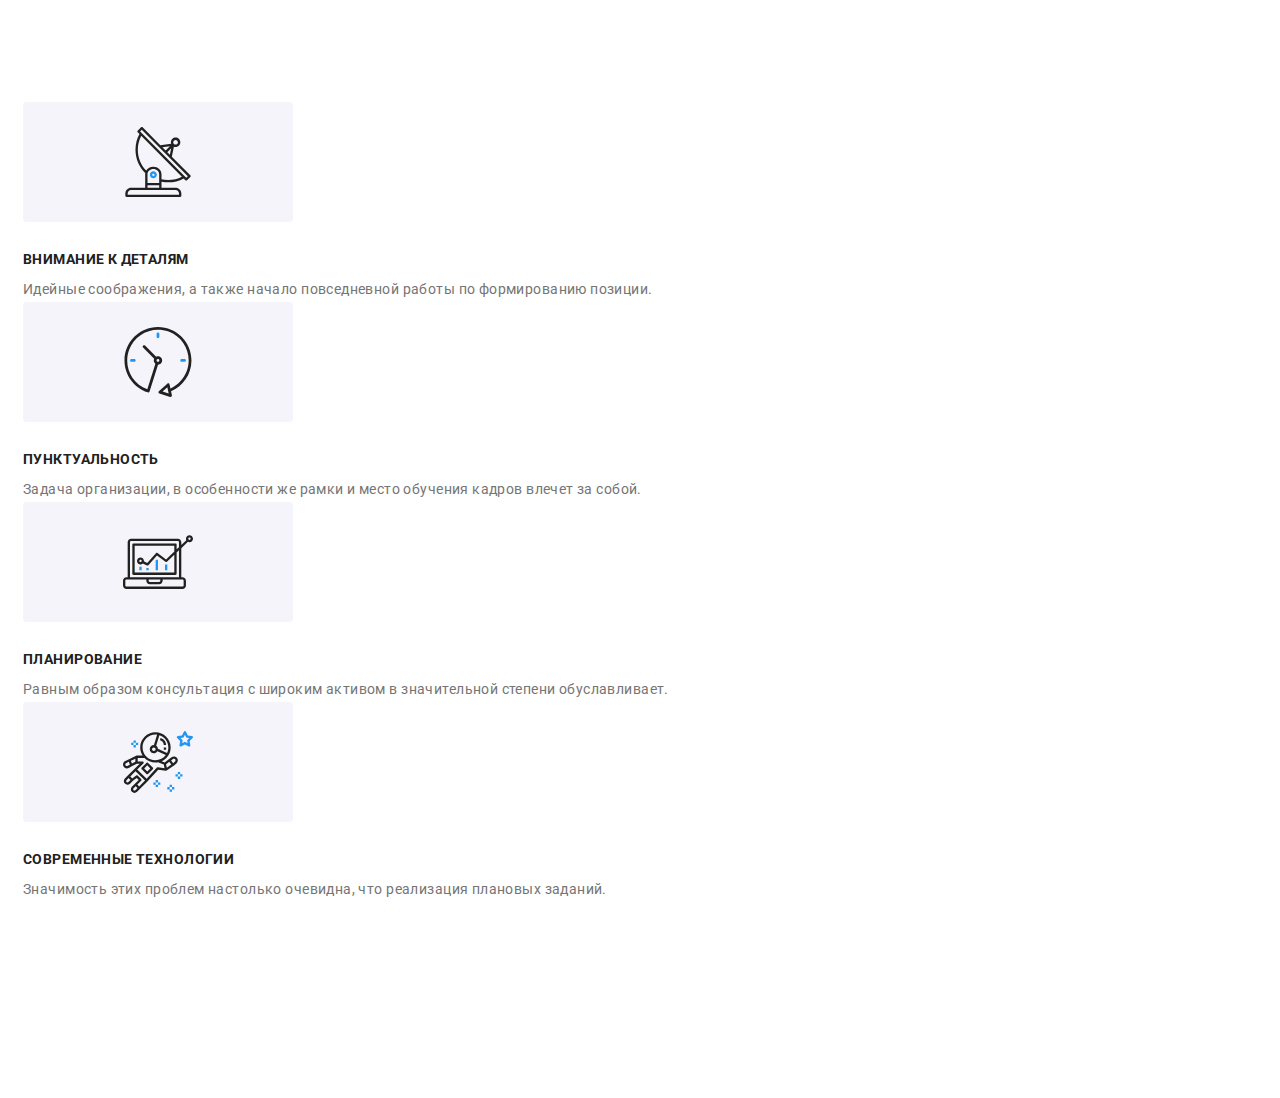
==== index.html @ 9ce129af "start" ====
<!DOCTYPE html>
<html lang="ru">
<head>
    <meta charset="UTF-8">
    <meta http-equiv="X-UA-Compatible" content="IE=edge">
    <meta name="viewport" content="width=device-width, initial-scale=1.0">
    <title>Document</title>
    <link rel="preconnect" href="https://fonts.googleapis.com">
    <link rel="preconnect" href="https://fonts.gstatic.com" crossorigin>
    <link href="https://fonts.googleapis.com/css2?family=Raleway:wght@700&family=Roboto:wght@400;500;700;900&display=swap"
        rel="stylesheet">
        <link rel="stylesheet" href="https://cdnjs.cloudflare.com/ajax/libs/modern-normalize/1.1.0/modern-normalize.min.css"
            integrity="sha512-wpPYUAdjBVSE4KJnH1VR1HeZfpl1ub8YT/NKx4PuQ5NmX2tKuGu6U/JRp5y+Y8XG2tV+wKQpNHVUX03MfMFn9Q=="
            crossorigin="anonymous" referrerpolicy="no-referrer" />
   
    <link rel="stylesheet" href="./css/main.css">
</head>

<body>
    <!-- <header class="header">
        <div class="container">
            <div class="main">
                <nav class="nav">
                    <a href="" lang="en" class="logo">Web<span class="header-logo-accent">Studio</span></a>
                    <ul class="nav-list">
                        <li class="nav-list__item"><a href="" class="nav-list__link current">Студия</a></li>
                        <li class="nav-list__item"><a href="./portfolio.html" class="nav-list__link">Портфолио</a></li>
                        <li class="nav-list__item"><a href="" class="nav-list__link">Контакты</a></li>
                    </ul>
                </nav>
                <ul class="header-adress">
                    <li class="header-adress__item"><a href="mailto:info@devstudio.com" class="header-adress__link--email">
                        <svg class="header-adress__icon--email">
                        <use href="./images/icons.svg#icon-envelope-1"></use>
                    </svg>info@devstudio.com</a></li>
                    <li class="header-adress__item"><a href="tel:+380961111111" class="header-adress__link--tel">
                      <svg class="header-adress__icon--tel">
                        <use href="./images/icons.svg#icon-Vector"></use>
                    </svg>+38 096 111 11 11</a></li>
                </ul>
            </div>
            </div>
    </header> -->

    <main>
        <!-- <section class="hero">
            <div class="container">
            <h1 class="hero__title">Эффективные решения <br />для вашего бизнеса</h1>
            <button type="button" class="hero__btn" data-modal-open>Заказать услугу</button>
            -->
            <!--MODAL-->
            <!-- <div class="backdrop is-hidden" data-modal>
                <div class="modal">
                <button class="modal-btn" type="button" data-modal-close>
                    <svg class="modal-btn-icon" width="11" height="11">
                        <use href="./images/icons.svg#icon-Vector-2"></use>
                    </svg>
                  </button>

                <form>
                  <p class="modal-title">Оставьте свои данные, мы вам перезвоним</p>
                  <div class="form-field">
                      <label for="name" class="modal-label">Имя</label>
                      <div class="modal-input-wrap">
                    <input type="text" name="name" id="name" class="modal-input">
                    <svg class="modal-icon">
                        <use href="./images/icons.svg#icon-person-black"></use>
                    </svg>
                </div>
                </div>
                
                <div class="form-field">
                    <label for="tel" class="modal-label">Телефон</label>
                    <div class="modal-input-wrap">
                  <input type="text" name="tel" id="tel" class="modal-input">
                  <svg class="modal-icon">
                    <use href="./images/icons.svg#icon-phone-black"></use>
                </svg>
            </div>
                </div>

                  <div class="form-field">
                      <label for="email" class="modal-label">Почта</label>
                      <div class="modal-input-wrap">
                    <input type="email" name="email" id="email" class="modal-input">
                    <svg class="modal-icon">
                        <use href="./images/icons.svg#icon-email-black"></use>
                    </svg>
                </div>
            </div>
                  
                  <div class="form-field">
                    <label for="comment" class="modal-label">Комментарий</label>
                    <textarea name="comment" id="comment" rows="10" placeholder="Введите текст" class="modal-input-comment"></textarea>
                  </div>

                  <div class="form-checkbox">
                    <input type="checkbox" name="policy" id="policy" class="modal-policy visually-hidden">
                    <label for="policy" class="modal-label-policy">
                        <span>
                            <svg class="modal-check-icon">
                                <use href="./images/icons.svg#icon-Vector-1"></use>
                            </svg> 
                        </span>
                        Соглашаюсь с рассылкой и принимаю <a href="google.com" class="modal-check-link">Условия договора</a></label>
                  </div>
                  <button type="submit" class="modal-button">Отправить</button>
                </form> 
            </div>
            </div>
            </div>
        </section>
         -->
        <section class="section reasons">
            <div class="container">
        <h2 class="visually-hidden">Наши приемущества</h2>
        <ul class="reasons-list">
            <li class="reasons-list__item">
                <a href="" class="reasons-list__icon--link">
                    <svg class="reasons-list__icon" width="70" height="70">
                        <use href="./images/icons.svg#icon-antenna"></use>
                    </svg>
                </a>
                <h3 class="reasons-list__pre--titile">Внимание к деталям</h3>
            <p class="reasons-list__text">Идейные соображения, а также начало повседневной работы по формированию позиции.</p>
        </li>
            <li class="reasons-list__item">
                <a href="" class="reasons-list__icon--link">
                    <svg class="reasons-list__icon" width="70" height="70">
                        <use href="./images/icons.svg#icon-clock"></use>
                    </svg>
                </a>
                <h3 class="reasons-list__pre--titile">Пунктуальность</h3>
            <p class="reasons-list__text">Задача организации, в особенности же рамки и место обучения кадров влечет за собой.</p>
        </li>
            <li class="reasons-list__item">
                <a href="" class="reasons-list__icon--link">
                    <svg class="reasons-list__icon" width="70" height="70">
                        <use href="./images/icons.svg#icon-diagram"></use>
                    </svg>
                </a>
                <h3 class="reasons-list__pre--titile">Планирование</h3>
            <p class="reasons-list__text">Равным образом консультация с широким активом в значительной степени обуславливает.</p>
        </li>
            <li class="reasons-list__item">
                <a href="" class="reasons-list__icon--link">
                    <svg class="reasons-list__icon" width="70" height="70">
                        <use href="./images/icons.svg#icon-astronaut"></use>
                    </svg>
                </a>
                <h3 class="reasons-list__pre--titile">Современные технологии</h3>
            <p class="reasons-list__text">Значимость этих проблем настолько очевидна, что реализация плановых заданий.</p>
        </li>
        </ul>
        </div>
            <!-- <div class="container">
            <h2 class="title">Чем мы занимаемся</h2>

        <ul class="work-list">
            <li class="work-list__img">
                <img class="work-list__link" src="./images/img_1.jpg" alt="пишем код" width="370" height="294">
                <div class="work-list__actions"><p class="">Десктопные приложения</p></div>
            </li>
            <li class="work-list__img"><img class="work-list__link" src="./images/img_2.jpg" alt="мобильное приложение" width="370" height="294">
            <div class="work-list__actions">
                <p class="">Мобильные приложения</p>
            </div>
        </li>
            <li class="work-list__img"><img class="work-list__link" src="./images/img_3.jpg" alt="цветовое оформление" width="370" height="294">
            <div class="work-list__actions">
                <p class="">Дизайнерские решения</p>
            </div>
        </li>
        </ul>
        </div> -->
    </section>

    <!-- <section class="section about">
        <div class="container">
        <h2 class="title">Наша команда</h2>
        <ul class="about-list">
           <li class="about-list__item">
            <img class="about-list__link" src="./images/ihor.jpg" alt="Игорь Демьяненко" width="270" height="260">   
            <div class="about-list__name">
                <h3 class="about-list__pre--title">Игорь Демьяненко</h3>
            <p lang="en" class="about-list__text">Product Designer</p>
            <ul class="about-social-list">
                <li class="about-social-list__item">
                    <a href="" class="about-social-list__link">
                    <svg  class="about-social-list__icon" width="20" height="20">
                        <use href="./images/icons.svg#icon-instagram"></use>
                    </svg>
                    </a>
                    </li>
                    <li class="about-social-list__item">
                        <a href="" class="about-social-list__link">
                        <svg  class="about-social-list__icon" width="20" height="20">
                            <use href="./images/icons.svg#icon-twitter"></use>
                        </svg>
                        </a>
                        </li>
                        <li class="about-social-list__item">
                            <a href="" class="about-social-list__link">
                            <svg  class="about-social-list__icon" width="20" height="20">
                                <use href="./images/icons.svg#icon-facebook"></use>
                            </svg>
                            </a>
                            </li>
                            <li class="about-social-list__item">
                                <a href="" class="about-social-list__link">
                                <svg  class="about-social-list__icon" width="20" height="20">
                                    <use href="./images/icons.svg#icon-linkedin"></use>
                                </svg>
                                </a>
                                </li>
                </ul>
            </div>
               </li>
               <li class="about-list__item">
                <img class="about-list__link" src="./images/olha.jpg" alt="Ольга Репина" width="270" height="260">   
                <div class="about-list__name">
                    <h3 class="about-list__pre--title">Ольга Репина</h3>
                    <p lang="en" class="about-list__text">Frontend Developer</p>
                    <ul class="about-social-list">
                        <li class="about-social-list__item">
                            <a href="" class="about-social-list__link">
                            <svg  class="about-social-list__icon" width="20" height="20">
                                <use href="./images/icons.svg#icon-instagram"></use>
                            </svg>
                            </a>
                            </li>
                            <li class="about-social-list__item">
                                <a href="" class="about-social-list__link">
                                <svg  class="about-social-list__icon" width="20" height="20">
                                    <use href="./images/icons.svg#icon-twitter"></use>
                                </svg>
                                </a>
                                </li>
                                <li class="about-social-list__item">
                                    <a href="" class="about-social-list__link">
                                    <svg  class="about-social-list__icon" width="20" height="20">
                                        <use href="./images/icons.svg#icon-facebook"></use>
                                    </svg>
                                    </a>
                                    </li>
                                    <li class="about-social-list__item">
                                        <a href="" class="about-social-list__link">
                                        <svg  class="about-social-list__icon" width="20" height="20">
                                            <use href="./images/icons.svg#icon-linkedin"></use>
                                        </svg>
                                        </a>
                                        </li>
                        </ul>
                </div>
               </li>
               <li class="about-list__item">
                <img class="about-list__link" src="./images/nikola.jpg" alt="Николай Тарасов" width="270" height="260">   
                <div class="about-list__name">
                    <h3 class="about-list__pre--title">Николай Тарасов</h3>
                    <p lang="en" class="about-list__text">Marketing</p>
                    <ul class="about-social-list">
                        <li class="about-social-list__item">
                            <a href="" class="about-social-list__link">
                            <svg  class="about-social-list__icon" width="20" height="20">
                                <use href="./images/icons.svg#icon-instagram"></use>
                            </svg>
                            </a>
                            </li>
                            <li class="about-social-list__item">
                                <a href="" class="about-social-list__link">
                                <svg  class="about-social-list__icon" width="20" height="20">
                                    <use href="./images/icons.svg#icon-twitter"></use>
                                </svg>
                                </a>
                                </li>
                                <li class="about-social-list__item">
                                    <a href="" class="about-social-list__link">
                                    <svg  class="about-social-list__icon" width="20" height="20">
                                        <use href="./images/icons.svg#icon-facebook"></use>
                                    </svg>
                                    </a>
                                    </li>
                                    <li class="about-social-list__item">
                                        <a href="" class="about-social-list__link">
                                        <svg  class="about-social-list__icon" width="20" height="20">
                                            <use href="./images/icons.svg#icon-linkedin"></use>
                                        </svg>
                                        </a>
                                        </li>
                        </ul>
                </div>
               </li>
               <li class="about-list__item">
                <img class="about-list__link" src="./images/mihail.jpg" alt="Михаил Ермаков" width="270" height="260">   
                <div class="about-list__name">
                    <h3 class="about-list__pre--title">Михаил Ермаков</h3>
                    <p lang="en" class="about-list__text">UI Designer</p>
                    <ul class="about-social-list">
                        <li class="about-social-list__item">
                            <a href="" class="about-social-list__link">
                            <svg  class="about-social-list__icon" width="20" height="20">
                                <use href="./images/icons.svg#icon-instagram"></use>
                            </svg>
                            </a>
                            </li>
                            <li class="about-social-list__item">
                                <a href="" class="about-social-list__link">
                                <svg  class="about-social-list__icon" width="20" height="20">
                                    <use href="./images/icons.svg#icon-twitter"></use>
                                </svg>
                                </a>
                                </li>
                                <li class="about-social-list__item">
                                    <a href="" class="about-social-list__link">
                                    <svg  class="about-social-list__icon" width="20" height="20">
                                        <use href="./images/icons.svg#icon-facebook"></use>
                                    </svg>
                                    </a>
                                    </li>
                                    <li class="about-social-list__item">
                                        <a href="" class="about-social-list__link">
                                        <svg  class="about-social-list__icon" width="20" height="20">
                                            <use href="./images/icons.svg#icon-linkedin"></use>
                                        </svg>
                                        </a>
                                        </li>
                        </ul>
                </div>
               </li>
            </ul>
            </div>
        </section> -->

        <!-- <section class="section partners">
            <div class="container">
            <h2 class="title">Постоянные клиенты</h2>
            <ul class="partners-list">
                <li class="partners-list__item">
                    <a href="" class="partners-list__link">
                        <svg class="partners-list__icon" width="106" height="60">
                            <use href="./images/icons.svg#icon-Logo"></use>
                        </svg>
                    </a>
                </li>
                <li class="partners-list__item">
                    <a href="" class="partners-list__link">
                        <svg class="partners-list__icon" width="106" height="60">
                            <use href="./images/icons.svg#icon-Logo-1"></use>
                        </svg>
                    </a>
                </li>
                <li class="partners-list__item">
                    <a href="" class="partners-list__link">
                        <svg class="partners-list__icon" width="106" height="60">
                            <use href="./images/icons.svg#icon-Logo-2"></use>
                        </svg>
                    </a>
                </li>
                <li class="partners-list__item">
                    <a href="" class="partners-list__link">
                        <svg class="partners-list__icon" width="106" height="60">
                            <use href="./images/icons.svg#icon-Logo-3"></use>
                        </svg>
                    </a>
                </li>
                <li class="partners-list__item">
                    <a href="" class="partners-list__link">
                        <svg class="partners-list__icon" width="106" height="60">
                            <use href="./images/icons.svg#icon-Logo-4"></use>
                        </svg>
                    </a>
                </li>
                <li class="partners-list__item">
                    <a href="" class="partners-list__link">
                        <svg class="partners-list__icon" width="106" height="60">
                            <use href="./images/icons.svg#icon-Logo-5"></use>
                        </svg>
                    </a>
                </li>
            </ul>
            </div>
        </section> -->

    </main>
    


    <!-- <footer>
        <div class="container footer-container">
            <div class="footer-contakt">
         <a href="" lang="en" class="logo">Web<span class="footer-logo-accent">Studio</span></a>
        <address>
            <ul class="footer-list">
                <li class="footer-list__item"><a href="https://goo.gl/maps/ytzTi8YxMLyK7yX88" 
                    target="_blank" 
                    rel="noopener noreferrer nofollow" class="footer-list__adress">г. Киев, пр-т Леси Украинки, 26</a></li>
                <li class="footer-list__item"><a href="mailto:info@example.com" class="footer-list__email">info@example.com</a></li>
                <li class="footer-list__item"><a href="tel:+380991111111" class="footer-list__tel">+38 099 111 11 11</a></li>
            </ul>
        </address>
        </div>

        <div class="footer-social">
            <h2 class="footer-title">присоединяйтесь</h2>
            <ul class="footer-social-list">
                <li class="footer-social-list__item"><a href="" class="footer-social-list__link">
                    <svg class="footer-social-list__icon" width="20" height="20">
                        <use href="./images/icons.svg#icon-instagram"></use>
                    </svg>
                </a>
            </li>
            <li class="footer-social-list__item"><a href="" class="footer-social-list__link">
                <svg class="footer-social-list__icon" width="20" height="20">
                        <use href="./images/icons.svg#icon-twitter"></use>
                    </svg>
                </a>
            </li>
            <li class="footer-social-list__item"><a href="" class="footer-social-list__link">
                <svg class="footer-social-list__icon" width="20" height="20">
                        <use href="./images/icons.svg#icon-facebook"></use>
                    </svg>
                </a>
            </li>
            <li class="footer-social-list__item"><a href="" class="footer-social-list__link">
                <svg class="footer-social-list__icon" width="20" height="20">
                        <use href="./images/icons.svg#icon-linkedin"></use>
                    </svg>
                </a>
            </li>
            </ul>
        </div>
        <form class="footer-sent">
            <h2 class="footer-title">Подпишитесь на рассылку</h2>
            <div class="footer-sent-form">
                <input type="email" name="email" placeholder="E-mail" class="footer-sent__input"/>
                <button type="submit" class="footer-sent__btn">Подписаться
                <svg class="footer-sent__icon">
                    <use href="./images/icons.svg#icon-icon-send"></use>
                </svg> 
            </button>
            </div>
        </form>
        </div>
    </footer> -->

    

<script src="./js/modal.js"></script>

</body>
</html>
---- css/main.css ----
@charset "UTF-8";
.container {
  width: 100%;
  padding-left: 15px;
  padding-right: 15px;
  margin-left: auto;
  margin-right: auto;
}

.section {
  padding-top: 94px;
  padding-bottom: 94px;
}

:root {
  --header-text-color: #212121;
  --btn-color: #ffffff;
  --accent-color: #2196f3;
  --title-color: #212121;
  --text-color: #757575;
}

.visually-hidden {
  position: absolute;
  white-space: nowrap;
  width: 1px;
  height: 1px;
  overflow: hidden;
  border: 0;
  padding: 0;
  clip: rect(0 0 0 0);
  clip-path: inset(50%);
  margin: -1px;
}

.header-logo,
.header-link,
.header-link-email,
.header-link-tel,
.footer-logo,
.footer-link-adress,
.footer-link-email,
.footer-link-tel {
  text-decoration: none;
}

p,
h1,
h2,
h3,
h4 {
  margin: 0;
}

ul {
  list-style: none;
  margin: 0;
  padding: 0;
}

img {
  display: block;
  max-width: 100%;
  height: auto;
}

a {
  text-decoration: none;
}

body {
  font-family: "Roboto", sans-serif;
}

button {
  cursor: pointer;
}

.topic {
  margin-top: 94px;
  margin-bottom: 50px;
  color: var(--title-color);
}

.visually-hidden {
  position: absolute;
  white-space: nowrap;
  width: 1px;
  height: 1px;
  overflow: hidden;
  border: 0;
  padding: 0;
  clip: rect(0 0 0 0);
  clip-path: inset(50%);
  margin: -1px;
}

.title {
  font-weight: 700;
  font-size: 36px;
  line-height: 1.16;
  letter-spacing: 0.03em;
  text-align: center;
  margin-bottom: 50px;
  color: var(--title-color);
}

.backdrop {
  position: fixed;
  top: 0;
  left: 0;
  width: 100%;
  height: 100%;
  background-color: rgba(0, 0, 0, 0.2);
  opacity: 1;
  transition: opacity 250ms cubic-bezier(0.4, 0, 0.2, 1);
}

.backdrop.is-hidden {
  opacity: 0;
  pointer-events: none;
  visibility: hidden;
}

.modal {
  width: 528px;
  height: 581px;
  background-color: var(--btn-color);
  position: absolute;
  top: 50%;
  left: 50%;
  transform: translate(-50%, -50%);
  padding: 40px;
}

.modal-btn {
  position: absolute;
  top: 8px;
  right: 8px;
  width: 30px;
  height: 30px;
  border-radius: 50%;
  cursor: pointer;
  background: transparent;
  border: 1px solid rgba(0, 0, 0, 0.1);
}

.modal-btn-icon:hover {
  fill: var(--accent-color);
}

.modal-title {
  font-weight: 700;
  font-size: 20px;
  line-height: 1.15;
  letter-spacing: 0.03em;
  text-align: center;
  color: var(--header-text-color);
  margin-bottom: 12px;
}

.form-field + .form-field {
  margin-top: 10px;
}

.modal-input {
  width: 100%;
  height: 40px;
  border: 1px solid rgba(33, 33, 33, 0.2);
  border-radius: 4px;
  padding-left: 42px;
  outline: none;
}

.modal-input:hover, .modal-input:focus {
  border-color: var(--accent-color);
}

.modal-input-wrap {
  position: relative;
}

.modal-icon {
  position: absolute;
  width: 18px;
  height: 18px;
  left: 13px;
  top: 50%;
  transform: translateY(-50%);
}

.modal-input:hover + .modal-icon {
  fill: var(--accent-color);
}

.modal-input:focus + .modal-icon {
  fill: var(--accent-color);
}

.modal-input-comment {
  display: block;
  resize: none;
  width: 100%;
  height: 120px;
  border: 1px solid rgba(33, 33, 33, 0.2);
  border-radius: 4px;
  padding: 12px 16px;
  outline: none;
}

.modal-input-comment:hover, .modal-input-comment:focus {
  border-color: var(--accent-color);
}

.modal-label {
  font-style: 400;
  font-weight: 400;
  font-size: 12px;
  line-height: 1.16;
  letter-spacing: 0.01em;
  color: var(--text-color);
  margin-bottom: 4px;
  display: flex;
}

.modal-button {
  width: 200px;
  height: 50px;
  font-style: 400;
  font-weight: 700;
  font-size: 16px;
  line-height: calc(30 / 16);
  display: block;
  letter-spacing: 0.06em;
  color: var(--btn-color);
  background-color: var(--accent-color);
  text-align: center;
  margin-right: auto;
  margin-left: auto;
  border: 1px solid var(--accent-color);
  border-radius: 4px;
  cursor: pointer;
  margin-top: 30px;
}

.form-checkbox {
  margin-top: 20px;
}

.modal-label-policy {
  font-weight: 400;
  font-size: 14px;
  line-height: 1.7;
  letter-spacing: 0.03em;
  color: var(--text-color);
  display: flex;
  align-items: center;
  /*margin-bottom: 30px;*/
  justify-content: center;
  /*margin-top: 20px;*/
}

.modal-check-icon {
  width: 16px;
  height: 15px;
  fill: transparent;
  align-items: center;
  justify-content: center;
}

.modal-check-link {
  color: var(--accent-color);
  margin-left: 5px;
}

.modal-label-policy span {
  width: 16px;
  height: 15px;
  border: 2px solid var(--header-text-color);
  border-radius: 2px;
  margin-right: 7px;
}

.modal-policy:checked + .modal-label-policy span {
  background-color: var(--accent-color);
  border: none;
}

.modal-policy:checked + .modal-label-policy svg {
  fill: var(--btn-color);
}

.logo {
  font-family: "Raleway", sans-serif;
  font-weight: 700;
  font-size: 26px;
  line-height: 1.19;
  letter-spacing: 0.03em;
  color: var(--accent-color);
}

.header-logo-accent {
  color: var(--header-text-color);
}

.header-logo-accent:hover, .header-logo-accent:focus {
  color: var(--accent-color);
}

.footer-logo-accent {
  color: white;
}

.footer-logo-accent:hover, .footer-logo-accent:focus {
  color: var(--accent-color);
}

.header {
  border-bottom: 1px solid #ececec;
}

.nav-list {
  display: flex;
  margin-left: 93px;
}

.nav {
  display: flex;
  align-items: center;
}

.main {
  display: flex;
}

.nav-list__link {
  display: block;
  padding-top: 32px;
  padding-bottom: 32px;
  font-weight: 500;
  font-size: 14px;
  line-height: 1.42;
  letter-spacing: 0.02em;
  color: var(--header-text-color);
  transition: color 250ms cubic-bezier(0.4, 0, 0.2, 1);
}

.nav-list__link:hover, .nav-list__link:focus {
  color: var(--accent-color);
}

.nav-list__item {
  position: relative;
}

.nav-list__item:not(:last-child) {
  margin-right: 50px;
}

.header-adress {
  margin-left: auto;
  display: flex;
}

.header-adress__link--email {
  display: flex;
  align-items: center;
  padding-top: 32px;
  padding-bottom: 32px;
  font-weight: 500;
  font-size: 14px;
  line-height: 1.14;
  letter-spacing: 0.02em;
  color: var(--text-color);
  transition: color 250ms cubic-bezier(0.4, 0, 0.2, 1);
}

.header-adress__link--email:hover, .header-adress__link--email:focus {
  color: var(--accent-color);
}

.header-adress__link--email {
  display: flex;
  padding-top: 32px;
  padding-bottom: 32px;
  margin-right: 30px;
}

.header-adress__icon--email {
  width: 16px;
  height: 12px;
  margin-right: 10px;
  fill: currentColor;
}

.header-adress__icon--tel {
  width: 10px;
  height: 16px;
  margin-right: 10px;
  fill: currentColor;
}

.header-adress__link--tel {
  display: flex;
  align-items: center;
  padding-top: 32px;
  padding-bottom: 32px;
  font-weight: 500;
  font-size: 14px;
  line-height: 1.14;
  letter-spacing: 0.02em;
  color: var(--text-color);
  transition: color 250ms cubic-bezier(0.4, 0, 0.2, 1);
}

.header-adress__link--tel:hover, .header-adress__link--tel:focus {
  color: var(--accent-color);
}

/*-----------подчеркивание----------*/
.current {
  color: var(--accent-color);
}

.current::after {
  display: inline-block;
  position: absolute;
  content: "";
  width: 100%;
  height: 4px;
  background-color: var(--accent-color);
  border-radius: 2px;
  left: 0;
  bottom: -1px;
}

.hero {
  text-align: center;
  padding-top: 200px;
  padding-bottom: 200px;
  max-width: 1600px;
  height: 600px;
  margin-left: auto;
  margin-right: auto;
  background-repeat: no-repeat;
  background-position: center;
  background-size: cover;
  background-color: #2f303a;
  background-image: linear-gradient(rgba(47, 48, 58, 0.4), rgba(47, 48, 58, 0.4)), url(../images/fone.jpg);
}

.hero__title {
  margin-bottom: 30px;
  font-weight: 900;
  font-size: 44px;
  line-height: 1.36;
  letter-spacing: 0.06em;
  text-transform: uppercase;
  text-align: center;
  color: var(--btn-color);
}

.hero__btn {
  border-radius: 4px;
  padding: 10px 32px;
  border: 1px solid transparent;
  font-family: inherit;
  font-weight: 700;
  font-size: 16px;
  line-height: 1.87;
  letter-spacing: 0.06em;
  color: var(--btn-color);
}

.hero__btn {
  background-color: var(--accent-color);
}

.reasons-list {
  justify-content: space-between;
  margin-bottom: 94px;
}

.reasons-list__item {
  width: 100%;
}

.reasons-list__icon--link {
  width: 270px;
  height: 120px;
  background-color: #f5f4fa;
  display: flex;
  border-radius: 4px;
  margin-bottom: 30px;
  align-items: center;
  justify-content: center;
}

.work-list__link {
  width: 370px;
}

.reasons-list__pre--titile {
  margin-bottom: 10px;
  font-weight: 700;
  font-size: 14px;
  line-height: 1.14;
  letter-spacing: 0.03em;
  text-transform: uppercase;
  color: var(--title-color);
}

.reasons-list__text {
  font-size: 14px;
  line-height: 1.71;
  letter-spacing: 0.03em;
  color: var(--text-color);
}

.work-list {
  display: flex;
  flex-wrap: wrap;
  justify-content: space-between;
}

.work-list__img {
  width: 370px;
  height: 294px;
  position: relative;
}

/*----текст на картинку----*/
.work-list__actions {
  position: absolute;
  display: flex;
  text-align: center;
  width: 370px;
  height: 70px;
  background-color: rgba(47, 48, 58, 0.8);
  bottom: 0;
  justify-content: center;
  align-items: center;
  font-weight: 700;
  font-size: 14px;
  line-height: 1.14;
  letter-spacing: 0.03em;
  text-transform: uppercase;
  color: var(--btn-color);
}

.about {
  background-color: #f5f4fa;
}

.about-list {
  display: flex;
  flex-wrap: wrap;
}

.about-list__name {
  padding-top: 30px;
  padding-bottom: 30px;
}

.about-list__item {
  width: 270px;
  border-radius: 4px;
  background: #ffffff;
  /* material shadow v1 */
  box-shadow: 0px 1px 3px rgba(0, 0, 0, 0.12), 0px 1px 1px rgba(0, 0, 0, 0.14), 0px 2px 1px rgba(0, 0, 0, 0.2);
  border-radius: 0px 0px 4px 4px;
}

.about-list__item:not(:last-child) {
  margin-right: 30px;
}

.about-title {
  margin-bottom: 50px;
  font-weight: 700;
  font-size: 36px;
  line-height: 1.16;
  letter-spacing: 0.03em;
  color: var(--title-color);
}

.about-list__pre--title {
  margin-bottom: 10px;
  font-weight: 500;
  font-size: 16px;
  line-height: 1.18;
  letter-spacing: 0.03em;
  text-align: center;
  color: var(--title-color);
}

.about-list__text {
  font-size: 16px;
  line-height: 1.18;
  letter-spacing: 0.03em;
  text-align: center;
  color: var(--text-color);
  margin-bottom: 16px;
}

.about-social-list {
  display: flex;
  justify-content: center;
}

.about-social-list__link {
  width: 44px;
  height: 44px;
  background-color: var(--btn-color);
  border-radius: 50%;
  display: flex;
  align-items: center;
  justify-content: center;
  transition: background-color 250ms cubic-bezier(0.4, 0, 0.2, 1);
}

.about-social-list__link:hover, .about-social-list__link:focus {
  background-color: var(--accent-color);
}

.about-social-list__item:not(:last-child) {
  margin-right: 10px;
}

.about-social-list__icon {
  fill: #afb1b8;
  transition: fill 250ms cubic-bezier(0.4, 0, 0.2, 1);
}

.about-social-list__link:hover .about-social-list__icon,
.about-social-list__link:focus .about-social-list__icon {
  fill: var(--btn-color);
}

.partners-title {
  margin-bottom: 50px;
  font-weight: 700;
  font-size: 36px;
  line-height: 1.16;
  letter-spacing: 0.03em;
  text-align: center;
  color: var(--header-text-color);
}

.partners-list__link {
  display: flex;
  width: 170px;
  height: 92px;
  border: 1px solid #afb1b8;
  box-sizing: border-box;
  border-radius: 4px;
  align-items: center;
  justify-content: center;
  transition: border-color 250ms cubic-bezier(0.4, 0, 0.2, 1);
}

.partners-list__link:hover, .partners-list__link:focus {
  border-color: var(--accent-color);
}

.partners-list__icon {
  fill: #afb1b8;
  transition: fill 250ms cubic-bezier(0.4, 0, 0.2, 1);
}

.partners-list__link:hover .partners-list__icon,
.partners-list__link:focus .partners-list__icon {
  fill: var(--accent-color);
}

.partners-list__item:not(:last-child) {
  margin-right: 30px;
}

.partners-list {
  display: flex;
  justify-content: center;
}

.filtr-list {
  display: flex;
  flex-wrap: wrap;
  justify-content: center;
  margin-bottom: 56px;
}

.filtr-list__item:not(:last-child) {
  margin-right: 8px;
}

.filtr-list__btm {
  font-family: inherit;
  font-weight: 500;
  font-size: 16px;
  line-height: 1.62;
  letter-spacing: 0.03em;
  color: var(--header-text-color);
  cursor: pointer;
  border-radius: 4px;
  border: none;
  padding-top: 6px;
  padding-right: 22px;
  padding-bottom: 6px;
  padding-left: 22px;
  transition: color 250ms cubic-bezier(0.4, 0, 0.2, 1), background-color 250ms cubic-bezier(0.4, 0, 0.2, 1), box-shadow 250ms cubic-bezier(0.4, 0, 0.2, 1);
}

.filtr-list__btm:hover, .filtr-list__btm:focus {
  background-color: var(--accent-color);
  color: var(--btn-color);
  box-shadow: 0px 3px 1px rgba(0, 0, 0, 0.1), 0px 1px 2px rgba(0, 0, 0, 0.08), 0px 2px 2px rgba(0, 0, 0, 0.12);
}

.gallery-list {
  display: flex;
  flex-wrap: wrap;
}

.gallery-list__item {
  width: 370px;
  margin-right: 30px;
  margin-bottom: 30px;
  background: #ffffff;
  border: 1px solid #eeeeee;
  box-sizing: border-box;
  cursor: pointer;
}

.gallery-list__item:nth-child(n + 7) {
  margin-bottom: 0px;
}

.gallery-list__item:nth-child(3n) {
  margin-right: 0;
}

.gallery-list__item:hover, .gallery-list__item:focus {
  box-shadow: 0px 1px 1px rgba(0, 0, 0, 0.12), 0px 4px 4px rgba(0, 0, 0, 0.06), 1px 4px 6px rgba(0, 0, 0, 0.16);
}

.gallery-list__img {
  position: relative;
  overflow: hidden;
}

.gallery-list__top--text {
  display: flex;
  position: absolute;
  top: 0;
  left: 0;
  font-weight: 500;
  font-size: 18px;
  line-height: 1.55;
  letter-spacing: 0.03em;
  text-align: center;
  color: var(--btn-color);
  background-color: var(--accent-color);
  height: 100%;
  width: 100%;
  align-items: center;
  transform: translateY(100%);
  transition: transform 250ms linear;
}

.gallery-list__item:hover .gallery-list__top--text,
.gallery-list__item:focus .gallery-list__top--text {
  transform: translateY(0%);
}

.gallery-link {
  display: block;
}

.gallery-desk {
  padding-top: 20px;
  padding-bottom: 20px;
  padding-left: 24px;
  padding-right: 24px;
}

.gallery-list__title {
  margin-bottom: 4px;
  font-weight: 700;
  font-size: 18px;
  line-height: 2;
  letter-spacing: 0.06em;
  color: var(--title-color);
}

.gallery-list__text {
  font-weight: 400;
  font-size: 16px;
  line-height: 1.87;
  letter-spacing: 0.03em;
  color: var(--text-color);
}

footer {
  padding-top: 60px;
  padding-bottom: 60px;
  background-color: #2f303a;
}

.footer-contakt {
  flex-grow: 1;
}

.footer-list__item:not(:last-child) {
  margin-bottom: 9px;
}

.footer-list {
  margin-top: 20px;
}

.footer-list__adress {
  font-style: normal;
  font-size: 14px;
  line-height: 1.71;
  letter-spacing: 0.03em;
  color: #ffffff;
  transition: color 250ms cubic-bezier(0.4, 0, 0.2, 1);
}

.footer-list__adress:hover, .footer-list__adress:focus {
  color: var(--accent-color);
}

.footer-list__email {
  font-style: normal;
  font-weight: 400;
  font-size: 14px;
  line-height: 1.71;
  letter-spacing: 0.03em;
  color: rgba(255, 255, 255, 0.6);
  transition: color 250ms cubic-bezier(0.4, 0, 0.2, 1);
}

.footer-list__email:hover, .footer-list__email:focus {
  color: var(--accent-color);
}

.footer-list__tel {
  font-style: normal;
  font-weight: 400;
  font-size: 14px;
  line-height: 1.71;
  letter-spacing: 0.03em;
  color: rgba(255, 255, 255, 0.6);
  transition: color 250ms cubic-bezier(0.4, 0, 0.2, 1);
}

.footer-list__tel:hover, .footer-list__tel:focus {
  color: var(--accent-color);
}

.footer-title {
  margin-bottom: 20px;
  font-weight: 700;
  font-size: 14px;
  line-height: 1.14;
  letter-spacing: 0.03em;
  text-transform: uppercase;
  color: var(--btn-color);
}

.footer-social-list {
  display: flex;
  justify-content: center;
}

.footer-social-list__link {
  width: 44px;
  height: 44px;
  background-color: rgba(255, 255, 255, 0.1);
  border-radius: 50%;
  align-items: center;
  justify-content: center;
  display: flex;
  transition: background-color 250ms cubic-bezier(0.4, 0, 0.2, 1);
}

.footer-social-list__link:hover, .footer-social-list__link:focus {
  background-color: var(--accent-color);
}

.footer-social-list__item:not(:last-child) {
  margin-right: 10px;
}

.footer-social-list__icon {
  fill: var(--btn-color);
}

.footer-container {
  display: flex;
  align-items: baseline;
}

.footer-social {
  margin-left: 70px;
}

.footer-sent {
  margin-left: 93px;
}

.footer-sent-form {
  display: flex;
}

.footer-sent__input {
  width: 358px;
  height: 50px;
  border: 1px solid rgba(255, 255, 255, 0.3);
  border-radius: 4px;
  background-color: transparent;
  padding-left: 16px;
  font-weight: 400;
  font-size: 16px;
  line-height: 1.25;
  letter-spacing: 0.03em;
  display: flex;
  align-items: center;
  color: rgba(255, 255, 255, 0.6);
}

.footer-sent__btn {
  margin-left: 12px;
  width: 200px;
  height: 50px;
  font-weight: 700;
  font-size: 16px;
  line-height: 1.87;
  letter-spacing: 0.06em;
  display: flex;
  align-items: center;
  justify-content: center;
  color: var(--btn-color);
  background-color: var(--accent-color);
  cursor: pointer;
  border-radius: 4px;
  border-color: transparent;
  transition: box-shadow 250ms cubic-bezier(0.4, 0, 0.2, 1);
}

.footer-sent__btn:hover, .footer-sent__btn:focus {
  box-shadow: 0px 4px 4px rgba(0, 0, 0, 0.15);
}

.footer-sent__icon {
  width: 24px;
  height: 24px;
  fill: var(--btn-color);
  margin-left: 10px;
}
/*# sourceMappingURL=main.css.map */
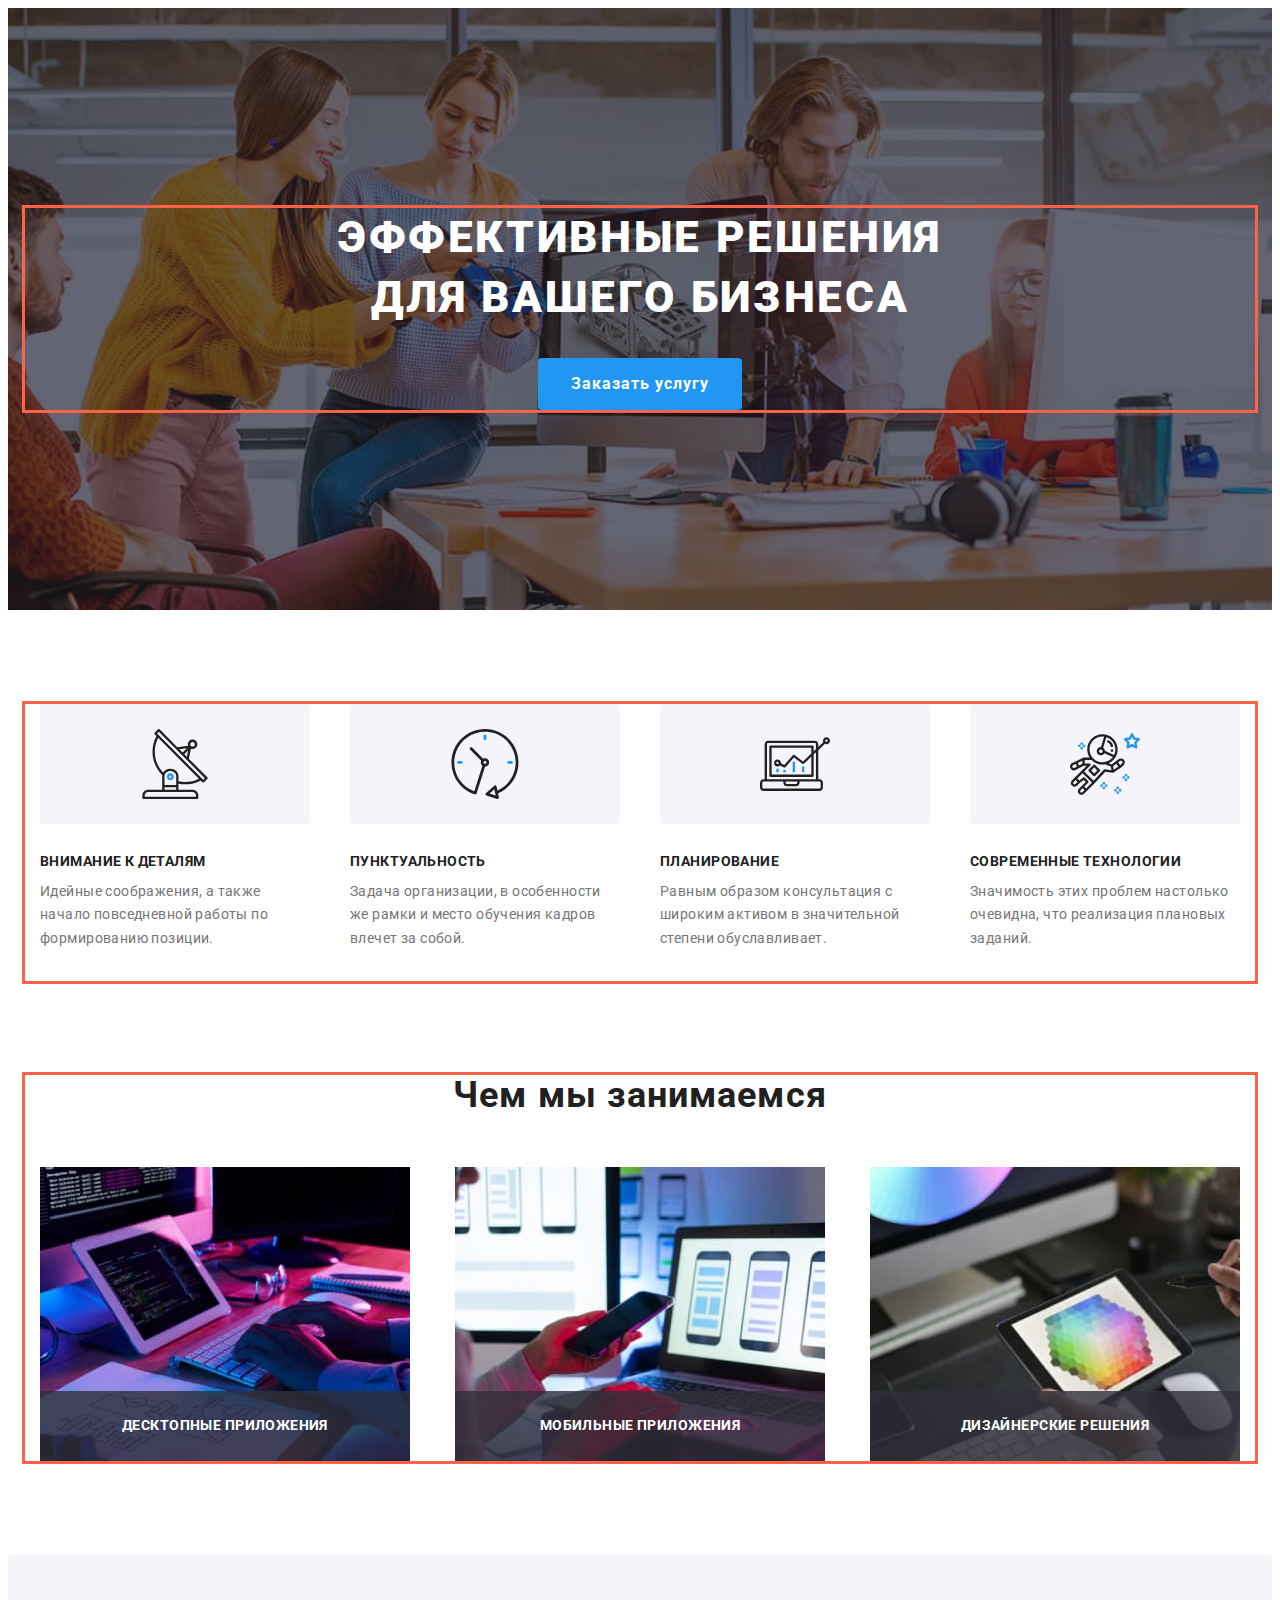
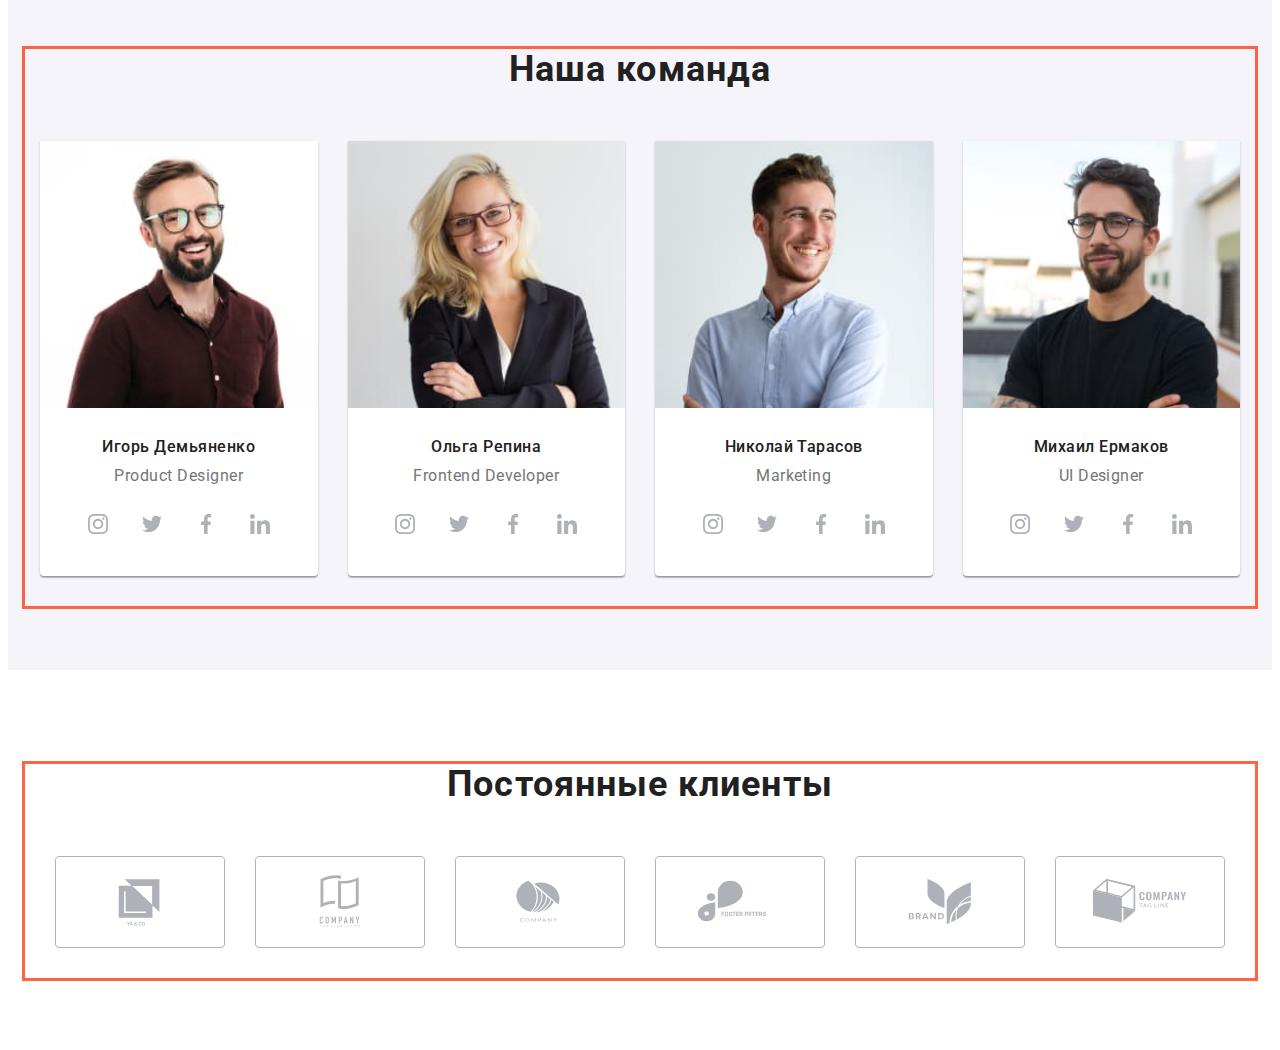
==== commit 8accb553: "start" ====
--- a/index.html
+++ b/index.html
@@ -43,11 +43,11 @@
     </header> -->
 
     <main>
-        <!-- <section class="hero">
+        <section class="hero">
             <div class="container">
             <h1 class="hero__title">Эффективные решения <br />для вашего бизнеса</h1>
             <button type="button" class="hero__btn" data-modal-open>Заказать услугу</button>
-            -->
+           
             <!--MODAL-->
             <!-- <div class="backdrop is-hidden" data-modal>
                 <div class="modal">
@@ -107,10 +107,10 @@
                   <button type="submit" class="modal-button">Отправить</button>
                 </form> 
             </div>
-            </div>
+            </div> -->
             </div>
         </section>
-         -->
+        
         <section class="section reasons">
             <div class="container">
         <h2 class="visually-hidden">Наши приемущества</h2>
@@ -152,8 +152,9 @@
             <p class="reasons-list__text">Значимость этих проблем настолько очевидна, что реализация плановых заданий.</p>
         </li>
         </ul>
+    
         </div>
-            <!-- <div class="container">
+            <div class="container work">
             <h2 class="title">Чем мы занимаемся</h2>
 
         <ul class="work-list">
@@ -172,15 +173,15 @@
             </div>
         </li>
         </ul>
-        </div> -->
+        </div>
     </section>
 
-    <!-- <section class="section about">
+    <section class="section about">
         <div class="container">
         <h2 class="title">Наша команда</h2>
         <ul class="about-list">
            <li class="about-list__item">
-            <img class="about-list__link" src="./images/ihor.jpg" alt="Игорь Демьяненко" width="270" height="260">   
+            <img class="about-list__link" src="./images/ihor.jpg" alt="Игорь Демьяненко">   
             <div class="about-list__name">
                 <h3 class="about-list__pre--title">Игорь Демьяненко</h3>
             <p lang="en" class="about-list__text">Product Designer</p>
@@ -217,7 +218,7 @@
             </div>
                </li>
                <li class="about-list__item">
-                <img class="about-list__link" src="./images/olha.jpg" alt="Ольга Репина" width="270" height="260">   
+                <img class="about-list__link" src="./images/olha.jpg" alt="Ольга Репина">   
                 <div class="about-list__name">
                     <h3 class="about-list__pre--title">Ольга Репина</h3>
                     <p lang="en" class="about-list__text">Frontend Developer</p>
@@ -254,7 +255,7 @@
                 </div>
                </li>
                <li class="about-list__item">
-                <img class="about-list__link" src="./images/nikola.jpg" alt="Николай Тарасов" width="270" height="260">   
+                <img class="about-list__link" src="./images/nikola.jpg" alt="Николай Тарасов">   
                 <div class="about-list__name">
                     <h3 class="about-list__pre--title">Николай Тарасов</h3>
                     <p lang="en" class="about-list__text">Marketing</p>
@@ -291,7 +292,7 @@
                 </div>
                </li>
                <li class="about-list__item">
-                <img class="about-list__link" src="./images/mihail.jpg" alt="Михаил Ермаков" width="270" height="260">   
+                <img class="about-list__link" src="./images/mihail.jpg" alt="Михаил Ермаков">   
                 <div class="about-list__name">
                     <h3 class="about-list__pre--title">Михаил Ермаков</h3>
                     <p lang="en" class="about-list__text">UI Designer</p>
@@ -329,9 +330,9 @@
                </li>
             </ul>
             </div>
-        </section> -->
-
-        <!-- <section class="section partners">
+        </section>
+
+        <section class="section partners">
             <div class="container">
             <h2 class="title">Постоянные клиенты</h2>
             <ul class="partners-list">
@@ -379,7 +380,7 @@
                 </li>
             </ul>
             </div>
-        </section> -->
+        </section>
 
     </main>
     
--- a/css/main.css
+++ b/css/main.css
@@ -3,13 +3,39 @@
   width: 100%;
   padding-left: 15px;
   padding-right: 15px;
+  outline: 3px solid tomato;
   margin-left: auto;
   margin-right: auto;
 }
 
+@media screen and (min-width: 480px) {
+  .container {
+    width: 480px;
+  }
+}
+
+@media screen and (min-width: 768px) {
+  .container {
+    width: 768px;
+  }
+}
+
+@media screen and (min-width: 1200px) {
+  .container {
+    width: 1200px;
+  }
+}
+
 .section {
-  padding-top: 94px;
-  padding-bottom: 94px;
+  padding-top: 60px;
+  padding-bottom: 60px;
+}
+
+@media screen and (min-width: 1200px) {
+  .section {
+    padding-top: 94px;
+    padding-bottom: 94px;
+  }
 }
 
 :root {
@@ -97,12 +123,22 @@
 
 .title {
   font-weight: 700;
-  font-size: 36px;
-  line-height: 1.16;
+  font-size: 28px;
+  line-height: 1.18;
   letter-spacing: 0.03em;
   text-align: center;
-  margin-bottom: 50px;
+  margin-bottom: 30px;
   color: var(--title-color);
+}
+
+@media screen and (min-width: 1200px) {
+  .title {
+    font-weight: 700;
+    font-size: 36px;
+    line-height: 1.16;
+    letter-spacing: 0.03em;
+    margin-bottom: 50px;
+  }
 }
 
 .backdrop {
@@ -436,10 +472,9 @@
 
 .hero {
   text-align: center;
-  padding-top: 200px;
-  padding-bottom: 200px;
-  max-width: 1600px;
-  height: 600px;
+  padding-top: 118px;
+  padding-bottom: 118px;
+  width: 100%;
   margin-left: auto;
   margin-right: auto;
   background-repeat: no-repeat;
@@ -449,15 +484,31 @@
   background-image: linear-gradient(rgba(47, 48, 58, 0.4), rgba(47, 48, 58, 0.4)), url(../images/fone.jpg);
 }
 
+@media screen and (min-width: 1200px) {
+  .hero {
+    padding-top: 200px;
+    padding-bottom: 200px;
+  }
+}
+
 .hero__title {
+  font-weight: 900;
+  font-size: 26px;
+  line-height: 1.62;
+  letter-spacing: 0.06em;
   margin-bottom: 30px;
-  font-weight: 900;
-  font-size: 44px;
-  line-height: 1.36;
-  letter-spacing: 0.06em;
   text-transform: uppercase;
   text-align: center;
   color: var(--btn-color);
+}
+
+@media screen and (min-width: 1200px) {
+  .hero__title {
+    font-weight: 900;
+    font-size: 44px;
+    line-height: 1.36;
+    letter-spacing: 0.06em;
+  }
 }
 
 .hero__btn {
@@ -478,15 +529,40 @@
 
 .reasons-list {
   justify-content: space-between;
-  margin-bottom: 94px;
+  margin-bottom: -30px;
+}
+
+@media screen and (min-width: 768px) {
+  .reasons-list {
+    display: flex;
+    flex-wrap: wrap;
+  }
+}
+
+@media screen and (min-width: 1200px) {
+  .reasons-list {
+    margin-bottom: 94px;
+  }
 }
 
 .reasons-list__item {
+  margin-bottom: 30px;
   width: 100%;
 }
 
+@media screen and (min-width: 768px) {
+  .reasons-list__item {
+    width: calc(100% / 2 - 30px);
+  }
+}
+
+@media screen and (min-width: 1200px) {
+  .reasons-list__item {
+    width: calc(100% / 4 - 30px);
+  }
+}
+
 .reasons-list__icon--link {
-  width: 270px;
   height: 120px;
   background-color: #f5f4fa;
   display: flex;
@@ -496,18 +572,33 @@
   justify-content: center;
 }
 
-.work-list__link {
-  width: 370px;
-}
-
 .reasons-list__pre--titile {
   margin-bottom: 10px;
+  text-align: center;
   font-weight: 700;
   font-size: 14px;
   line-height: 1.14;
   letter-spacing: 0.03em;
   text-transform: uppercase;
   color: var(--title-color);
+}
+
+@media screen and (min-width: 768px) {
+  .reasons-list__pre--titile {
+    text-align: left;
+  }
+}
+
+@media screen and (min-width: 1200px) {
+  .reasons-list__pre--titile {
+    text-align: left;
+  }
+}
+
+@media screen and (max-width: 1200px) {
+  .work {
+    display: none;
+  }
 }
 
 .reasons-list__text {
@@ -515,6 +606,10 @@
   line-height: 1.71;
   letter-spacing: 0.03em;
   color: var(--text-color);
+}
+
+.work-list__link {
+  width: 370px;
 }
 
 .work-list {
@@ -553,8 +648,15 @@
 }
 
 .about-list {
-  display: flex;
-  flex-wrap: wrap;
+  margin-bottom: -30px;
+}
+
+@media screen and (min-width: 768px) {
+  .about-list {
+    margin-right: -30px;
+    display: flex;
+    flex-wrap: wrap;
+  }
 }
 
 .about-list__name {
@@ -563,16 +665,32 @@
 }
 
 .about-list__item {
-  width: 270px;
+  width: 100%;
   border-radius: 4px;
   background: #ffffff;
-  /* material shadow v1 */
   box-shadow: 0px 1px 3px rgba(0, 0, 0, 0.12), 0px 1px 1px rgba(0, 0, 0, 0.14), 0px 2px 1px rgba(0, 0, 0, 0.2);
   border-radius: 0px 0px 4px 4px;
-}
-
-.about-list__item:not(:last-child) {
-  margin-right: 30px;
+  margin-bottom: 30px;
+}
+
+@media screen and (min-width: 768px) {
+  .about-list__item {
+    margin-right: 30px;
+    width: calc(100% / 2 - 30px);
+  }
+}
+
+@media screen and (min-width: 1200px) {
+  .about-list__item {
+    margin-right: 30px;
+    width: calc(100% / 4 - 30px);
+  }
+}
+
+.about-list__link {
+  width: 100%;
+  margin-left: auto;
+  margin-right: auto;
 }
 
 .about-title {
@@ -649,7 +767,7 @@
 
 .partners-list__link {
   display: flex;
-  width: 170px;
+  width: 100%;
   height: 92px;
   border: 1px solid #afb1b8;
   box-sizing: border-box;
@@ -673,13 +791,32 @@
   fill: var(--accent-color);
 }
 
-.partners-list__item:not(:last-child) {
-  margin-right: 30px;
-}
-
 .partners-list {
   display: flex;
-  justify-content: center;
+  flex-wrap: wrap;
+  justify-content: center;
+  margin-bottom: -30px;
+  margin-left: -30px;
+}
+
+.partners-list__item {
+  width: calc(100% / 2 - 30px);
+  margin-bottom: 30px;
+  margin-left: 30px;
+}
+
+@media screen and (min-width: 768px) {
+  .partners-list__item {
+    width: calc(100% / 3 - 30px);
+  }
+}
+
+@media screen and (min-width: 1200px) {
+  .partners-list__item {
+    width: 170px;
+    display: flex;
+    flex-wrap: nowrap;
+  }
 }
 
 .filtr-list {
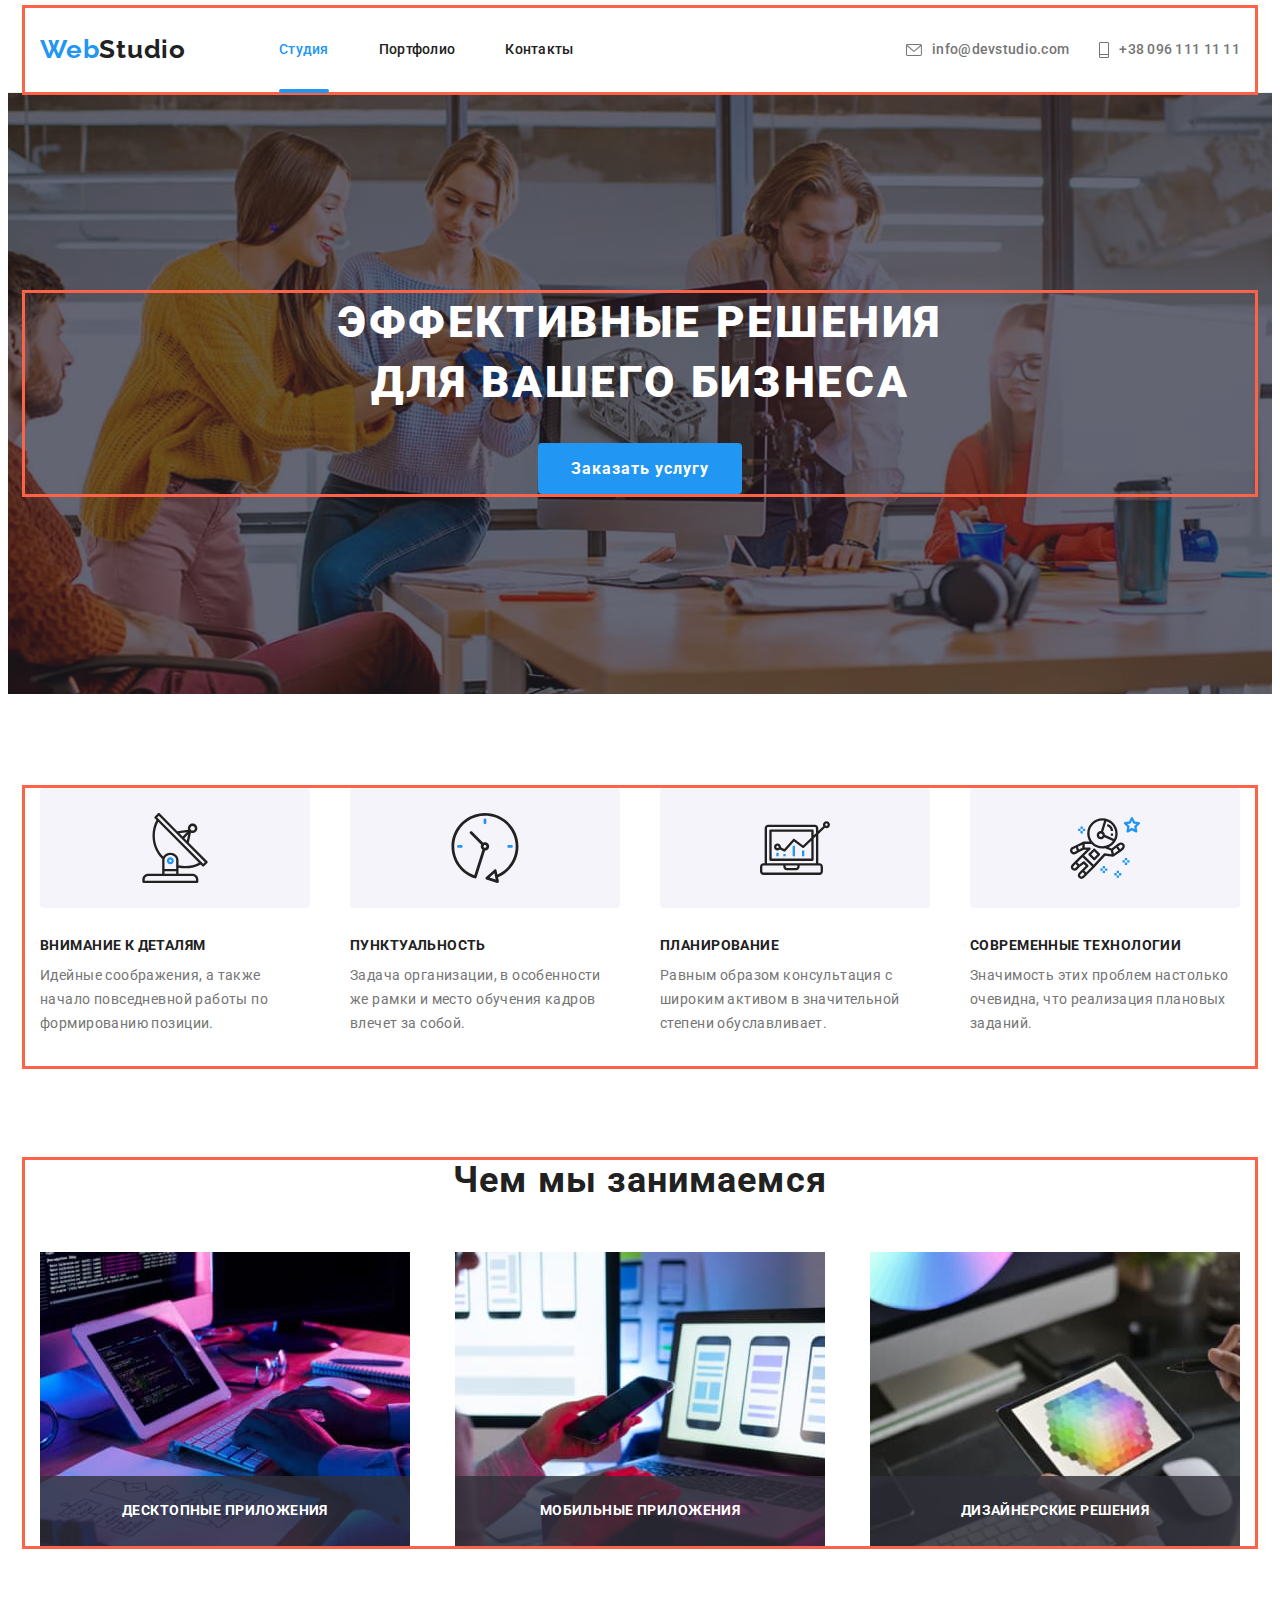
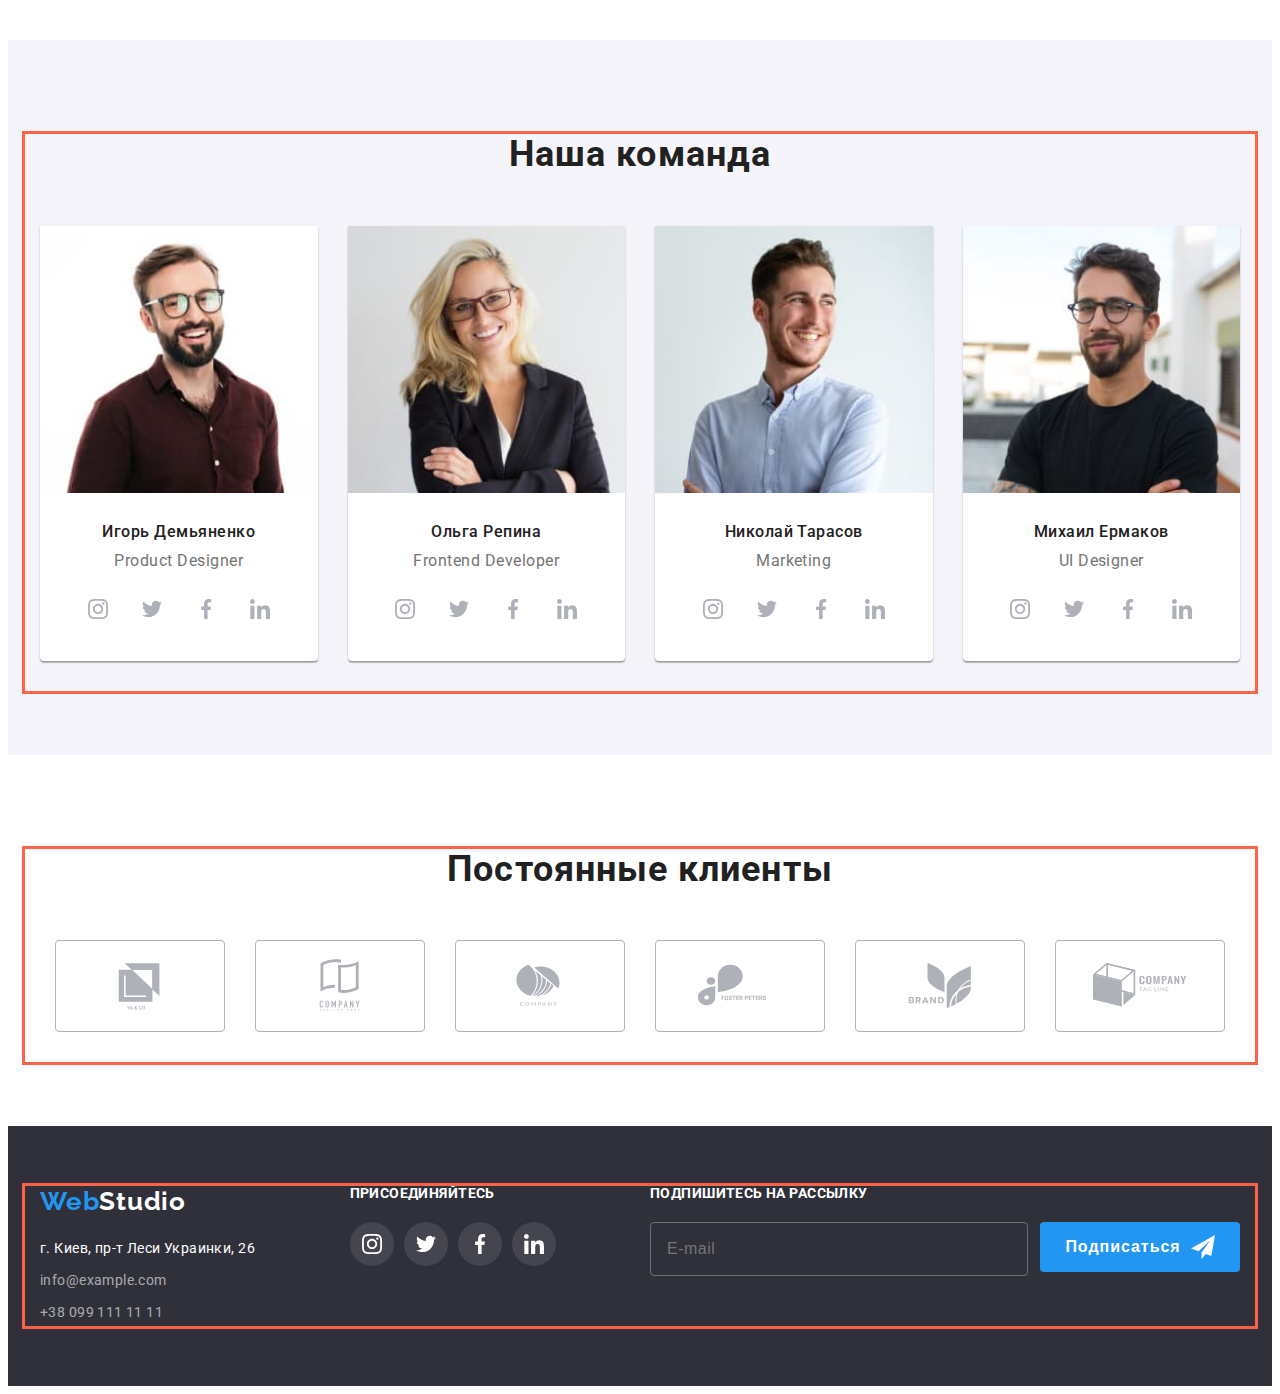
==== commit 26b25a5c: "start" ====
--- a/index.html
+++ b/index.html
@@ -17,7 +17,7 @@
 </head>
 
 <body>
-    <!-- <header class="header">
+    <header class="header">
         <div class="container">
             <div class="main">
                 <nav class="nav">
@@ -38,9 +38,55 @@
                         <use href="./images/icons.svg#icon-Vector"></use>
                     </svg>+38 096 111 11 11</a></li>
                 </ul>
-            </div>
-            </div>
-    </header> -->
+
+
+                <button type="button" class="menu-open-btn" data-mobmenu-open>
+                    <svg class="menu-open-icon">
+                        <use href="./images/icons.svg#icon-menu"></use>
+                    </svg>
+                </button>
+                <div class="menu__cont is-hidden" data-mobmenu>
+                    <div class="container">
+                        <button type="button" class="menu-close-btn" data-mobmenu-close>
+                            <svg class="menu-close-icon">
+                                <use href="./images/icons.svg#icon-Vector-2"></use>
+                            </svg>
+                        </button>
+        
+                        <ul class="menu-list">
+                            <li class="menu-list__item"><a href="" class="menu-list__link">Студия</a></li>
+                            <li class="menu-list__item"><a href="./portfolio.html" class="menu-list__link">Портфолио</a></li>
+                            <li class="menu-list__item"><a href="" class="menu-list__link">Контакты</a></li>
+                        </ul>
+                        <ul class="menu-adress">
+                            
+                            <li class="menu-adress__item">
+                                <a href="tel:+380961111111" class="menu-adress__link--tel">+38 096 111 11 11</a></li>
+
+                                <li class="menu-adress__item">
+                                    <a href="mailto:info@devstudio.com" class="menu-adress__link--email">info@devstudio.com</a></li>
+                        </ul>
+        
+                    <ul class="menu-social-list">
+                        <li class="menu-social-list__item">
+                            <a href="" class="menu-social-list__img">Instagram</a>
+                        </li>
+                        <li class="menu-social-list__item">
+                            <a href="" class="menu-social-list__img">Twitter</a>
+                        </li>
+                        <li class="menu-social-list__item">
+                            <a href="" class="menu-social-list__img">Facebook</a>
+                        </li>
+                        <li class="menu-social-list__item">
+                            <a href="" class="menu-social-list__img">LinkedIn</a>
+                        </li>
+                    </ul>
+                    </div>
+                </div>
+            </div>
+
+            </div>
+    </header>
 
     <main>
         <section class="hero">
@@ -49,7 +95,7 @@
             <button type="button" class="hero__btn" data-modal-open>Заказать услугу</button>
            
             <!--MODAL-->
-            <!-- <div class="backdrop is-hidden" data-modal>
+            <div class="backdrop is-hidden" data-modal>
                 <div class="modal">
                 <button class="modal-btn" type="button" data-modal-close>
                     <svg class="modal-btn-icon" width="11" height="11">
@@ -107,7 +153,7 @@
                   <button type="submit" class="modal-button">Отправить</button>
                 </form> 
             </div>
-            </div> -->
+            </div>
             </div>
         </section>
         
@@ -386,10 +432,12 @@
     
 
 
-    <!-- <footer>
+    <footer>
         <div class="container footer-container">
             <div class="footer-contakt">
-         <a href="" lang="en" class="logo">Web<span class="footer-logo-accent">Studio</span></a>
+         <div class="footer-logo">
+            <a href="" lang="en" class="logo">Web<span class="footer-logo-accent">Studio</span></a>
+         </div>
         <address>
             <ul class="footer-list">
                 <li class="footer-list__item"><a href="https://goo.gl/maps/ytzTi8YxMLyK7yX88" 
@@ -442,11 +490,12 @@
             </div>
         </form>
         </div>
-    </footer> -->
+    </footer>
 
     
 
 <script src="./js/modal.js"></script>
+<script src="./js/mobmenu.js"></script>
 
 </body>
 </html>
--- a/css/main.css
+++ b/css/main.css
@@ -86,7 +86,7 @@
 
 img {
   display: block;
-  max-width: 100%;
+  width: 100%;
   height: auto;
 }
 
@@ -159,14 +159,25 @@
 }
 
 .modal {
-  width: 528px;
-  height: 581px;
+  width: 100%;
   background-color: var(--btn-color);
   position: absolute;
   top: 50%;
   left: 50%;
   transform: translate(-50%, -50%);
   padding: 40px;
+}
+
+@media screen and (min-width: 480px) {
+  .modal {
+    width: 450px;
+  }
+}
+
+@media screen and (min-width: 1200px) {
+  .modal {
+    width: 528px;
+  }
 }
 
 .modal-btn {
@@ -188,13 +199,22 @@
 .modal-title {
   font-weight: 700;
   font-size: 20px;
-  line-height: 1.15;
+  line-height: 1.5;
   letter-spacing: 0.03em;
   text-align: center;
   color: var(--header-text-color);
   margin-bottom: 12px;
 }
 
+@media screen and (min-width: 1200px) {
+  .modal-title {
+    font-weight: 700;
+    font-size: 20px;
+    line-height: 1.15;
+    letter-spacing: 0.03em;
+  }
+}
+
 .form-field + .form-field {
   margin-top: 10px;
 }
@@ -204,8 +224,8 @@
   height: 40px;
   border: 1px solid rgba(33, 33, 33, 0.2);
   border-radius: 4px;
-  padding-left: 42px;
   outline: none;
+  padding: 12px 42px;
 }
 
 .modal-input:hover, .modal-input:focus {
@@ -240,8 +260,16 @@
   height: 120px;
   border: 1px solid rgba(33, 33, 33, 0.2);
   border-radius: 4px;
+  outline: none;
   padding: 12px 16px;
-  outline: none;
+}
+
+.modal-input-comment::placeholder {
+  font-weight: 400;
+  font-size: 14px;
+  line-height: 1.14;
+  letter-spacing: 0.01em;
+  color: rgba(117, 117, 117, 0.5);
 }
 
 .modal-input-comment:hover, .modal-input-comment:focus {
@@ -285,15 +313,32 @@
 
 .modal-label-policy {
   font-weight: 400;
-  font-size: 14px;
-  line-height: 1.7;
+  font-size: 12px;
+  line-height: 1.16;
   letter-spacing: 0.03em;
   color: var(--text-color);
   display: flex;
   align-items: center;
   /*margin-bottom: 30px;*/
-  justify-content: center;
   /*margin-top: 20px;*/
+}
+
+@media screen and (min-width: 480px) {
+  .modal-label-policy {
+    font-weight: 400;
+    font-size: 12px;
+    line-height: 1.16;
+    letter-spacing: 0.03em;
+  }
+}
+
+@media screen and (min-width: 1200px) {
+  .modal-label-policy {
+    font-weight: 400;
+    font-size: 14px;
+    line-height: 1.7;
+    letter-spacing: 0.03em;
+  }
 }
 
 .modal-check-icon {
@@ -351,13 +396,30 @@
   color: var(--accent-color);
 }
 
+.footer-logo {
+  text-align: center;
+  margin-bottom: 20px;
+}
+
+@media screen and (min-width: 1200px) {
+  .footer-logo {
+    text-align: left;
+  }
+}
+
 .header {
   border-bottom: 1px solid #ececec;
 }
 
 .nav-list {
-  display: flex;
-  margin-left: 93px;
+  display: none;
+}
+
+@media screen and (min-width: 768px) {
+  .nav-list {
+    display: flex;
+    margin-left: 93px;
+  }
 }
 
 .nav {
@@ -367,6 +429,7 @@
 
 .main {
   display: flex;
+  justify-content: space-between;
 }
 
 .nav-list__link {
@@ -394,15 +457,33 @@
 }
 
 .header-adress {
-  margin-left: auto;
-  display: flex;
+  display: none;
+}
+
+@media screen and (min-width: 768px) {
+  .header-adress {
+    display: block;
+    padding-top: 21px;
+    padding-bottom: 21px;
+  }
+}
+
+@media screen and (min-width: 768px) and (min-width: 1200px) {
+  .header-adress {
+    margin-left: auto;
+    display: flex;
+    padding: 0;
+    align-items: center;
+  }
+}
+
+.header-adress__item:not(:last-child) {
+  margin-right: 30px;
 }
 
 .header-adress__link--email {
   display: flex;
   align-items: center;
-  padding-top: 32px;
-  padding-bottom: 32px;
   font-weight: 500;
   font-size: 14px;
   line-height: 1.14;
@@ -415,11 +496,20 @@
   color: var(--accent-color);
 }
 
-.header-adress__link--email {
-  display: flex;
-  padding-top: 32px;
-  padding-bottom: 32px;
-  margin-right: 30px;
+@media screen and (min-width: 768px) {
+  .header-adress__link--email {
+    margin-bottom: 10px;
+  }
+}
+
+@media screen and (min-width: 1200px) {
+  .header-adress__link--email {
+    margin-bottom: 0;
+  }
+}
+
+.header-adress__link--tel {
+  display: flex;
 }
 
 .header-adress__icon--email {
@@ -437,10 +527,6 @@
 }
 
 .header-adress__link--tel {
-  display: flex;
-  align-items: center;
-  padding-top: 32px;
-  padding-bottom: 32px;
   font-weight: 500;
   font-size: 14px;
   line-height: 1.14;
@@ -451,6 +537,121 @@
 
 .header-adress__link--tel:hover, .header-adress__link--tel:focus {
   color: var(--accent-color);
+}
+
+.menu-open-icon {
+  width: 40px;
+  height: 40px;
+}
+
+.menu-open-btn {
+  background: transparent;
+  border: none;
+}
+
+@media screen and (min-width: 768px) {
+  .menu-open-btn {
+    display: none;
+  }
+}
+
+.menu-close-icon {
+  width: 40px;
+  height: 40px;
+}
+
+.menu-close-btn {
+  background: transparent;
+  border: none;
+  position: absolute;
+  right: 15px;
+  top: 10px;
+}
+
+.menu__cont {
+  position: fixed;
+  background: #ffffff;
+  width: 100vw;
+  height: 100vh;
+  top: 0px;
+  left: 0px;
+  padding-top: 48px;
+  padding-bottom: 48px;
+  padding-left: 40px;
+  z-index: 1;
+}
+
+.menu-list {
+  margin-bottom: 302px;
+}
+
+.menu-list__link {
+  font-weight: 500;
+  font-size: 40px;
+  line-height: 1.17;
+  letter-spacing: 0.02em;
+  color: #212121;
+}
+
+.menu-list__item:not(:last-child) {
+  margin-bottom: 32px;
+}
+
+.menu-adress__item:not(:last-child) {
+  margin-bottom: 32px;
+}
+
+.menu-social-list {
+  display: flex;
+  margin-top: 64px;
+  justify-content: flex-start;
+}
+
+.menu-adress__link--tel {
+  font-weight: 500;
+  font-size: 34px;
+  line-height: calc(40 / 34);
+  letter-spacing: 0.02em;
+  color: #2196F3;
+}
+
+.menu-adress__link--email {
+  font-weight: 500;
+  font-size: 24px;
+  line-height: 28px;
+  letter-spacing: 0.02em;
+  color: #757575;
+}
+
+.menu-social-list__img {
+  font-weight: 500;
+  font-size: 18px;
+  line-height: calc(22 / 18);
+  letter-spacing: 0.02em;
+  color: #2196F3;
+}
+
+.menu-social-list__item:not(:last-child) {
+  border-right: 1px solid rgba(33, 33, 33, 0.2);
+}
+
+.menu-social-list__item {
+  padding-right: 10px;
+  padding-left: 10px;
+}
+
+.menu-social-list__item:first-child {
+  padding-left: 0px;
+}
+
+.menu-social-list__item:last-child {
+  padding-right: 0px;
+}
+
+.is-hidden {
+  opacity: 0;
+  pointer-events: none;
+  visibility: hidden;
 }
 
 /*-----------подчеркивание----------*/
@@ -822,8 +1023,27 @@
 .filtr-list {
   display: flex;
   flex-wrap: wrap;
-  justify-content: center;
-  margin-bottom: 56px;
+  margin-bottom: 40px;
+  margin-top: -15px;
+}
+
+@media screen and (min-width: 768px) {
+  .filtr-list {
+    justify-content: center;
+    margin-bottom: 30px;
+  }
+}
+
+@media screen and (min-width: 1200px) {
+  .filtr-list {
+    justify-content: center;
+    margin-bottom: 50px;
+  }
+}
+
+.filtr-list__item {
+  flex-wrap: wrap;
+  margin-top: 15px;
 }
 
 .filtr-list__item:not(:last-child) {
@@ -856,11 +1076,17 @@
 .gallery-list {
   display: flex;
   flex-wrap: wrap;
+  margin-bottom: -30px;
+}
+
+@media screen and (min-width: 768px) {
+  .gallery-list {
+    margin-right: -30px;
+  }
 }
 
 .gallery-list__item {
-  width: 370px;
-  margin-right: 30px;
+  width: 100%;
   margin-bottom: 30px;
   background: #ffffff;
   border: 1px solid #eeeeee;
@@ -868,12 +1094,24 @@
   cursor: pointer;
 }
 
+@media screen and (min-width: 768px) {
+  .gallery-list__item {
+    width: calc( 100% / 2 - 30px);
+    margin-right: 30px;
+  }
+}
+
+@media screen and (min-width: 1200px) {
+  .gallery-list__item {
+    width: calc( 100% / 3 - 30px);
+  }
+  2
 .gallery-list__item:nth-child(n + 7) {
-  margin-bottom: 0px;
-}
-
-.gallery-list__item:nth-child(3n) {
-  margin-right: 0;
+    margin-bottom: 0px;
+  }
+  .gallery-list__item:nth-child(3n) {
+    margin-right: 0;
+  }
 }
 
 .gallery-list__item:hover, .gallery-list__item:focus {
@@ -883,6 +1121,7 @@
 .gallery-list__img {
   position: relative;
   overflow: hidden;
+  width: 100%;
 }
 
 .gallery-list__top--text {
@@ -943,16 +1182,20 @@
   background-color: #2f303a;
 }
 
-.footer-contakt {
-  flex-grow: 1;
-}
-
 .footer-list__item:not(:last-child) {
-  margin-bottom: 9px;
+  margin-bottom: 8px;
 }
 
 .footer-list {
-  margin-top: 20px;
+  margin-bottom: 60px;
+  text-align: center;
+}
+
+@media screen and (min-width: 1200px) {
+  .footer-list {
+    text-align: left;
+    margin-bottom: 0px;
+  }
 }
 
 .footer-list__adress {
@@ -1004,11 +1247,18 @@
   letter-spacing: 0.03em;
   text-transform: uppercase;
   color: var(--btn-color);
+  text-align: center;
+}
+
+@media screen and (min-width: 1200px) {
+  .footer-title {
+    text-align: left;
+  }
 }
 
 .footer-social-list {
   display: flex;
-  justify-content: center;
+  margin-bottom: 60px;
 }
 
 .footer-social-list__link {
@@ -1037,18 +1287,37 @@
 .footer-container {
   display: flex;
   align-items: baseline;
-}
-
-.footer-social {
-  margin-left: 70px;
+  flex-direction: column;
+  align-items: center;
+}
+
+@media screen and (min-width: 768px) {
+  .footer-container {
+    display: flex;
+    flex-direction: row;
+    flex-wrap: wrap;
+    justify-content: space-around;
+    align-items: flex-start;
+  }
+}
+
+@media screen and (min-width: 1200px) {
+  .footer-container {
+    flex-wrap: nowrap;
+    justify-content: space-between;
+  }
 }
 
 .footer-sent {
-  margin-left: 93px;
-}
-
-.footer-sent-form {
-  display: flex;
+  display: block;
+  padding-left: auto;
+  padding-right: auto;
+}
+
+@media screen and (min-width: 1200px) {
+  .footer-sent-form {
+    display: flex;
+  }
 }
 
 .footer-sent__input {
@@ -1068,9 +1337,11 @@
 }
 
 .footer-sent__btn {
-  margin-left: 12px;
   width: 200px;
   height: 50px;
+  margin-left: auto;
+  margin-right: auto;
+  margin-top: 20px;
   font-weight: 700;
   font-size: 16px;
   line-height: 1.87;
@@ -1086,6 +1357,13 @@
   transition: box-shadow 250ms cubic-bezier(0.4, 0, 0.2, 1);
 }
 
+@media screen and (min-width: 1200px) {
+  .footer-sent__btn {
+    margin-top: 0px;
+    margin-left: 12px;
+  }
+}
+
 .footer-sent__btn:hover, .footer-sent__btn:focus {
   box-shadow: 0px 4px 4px rgba(0, 0, 0, 0.15);
 }
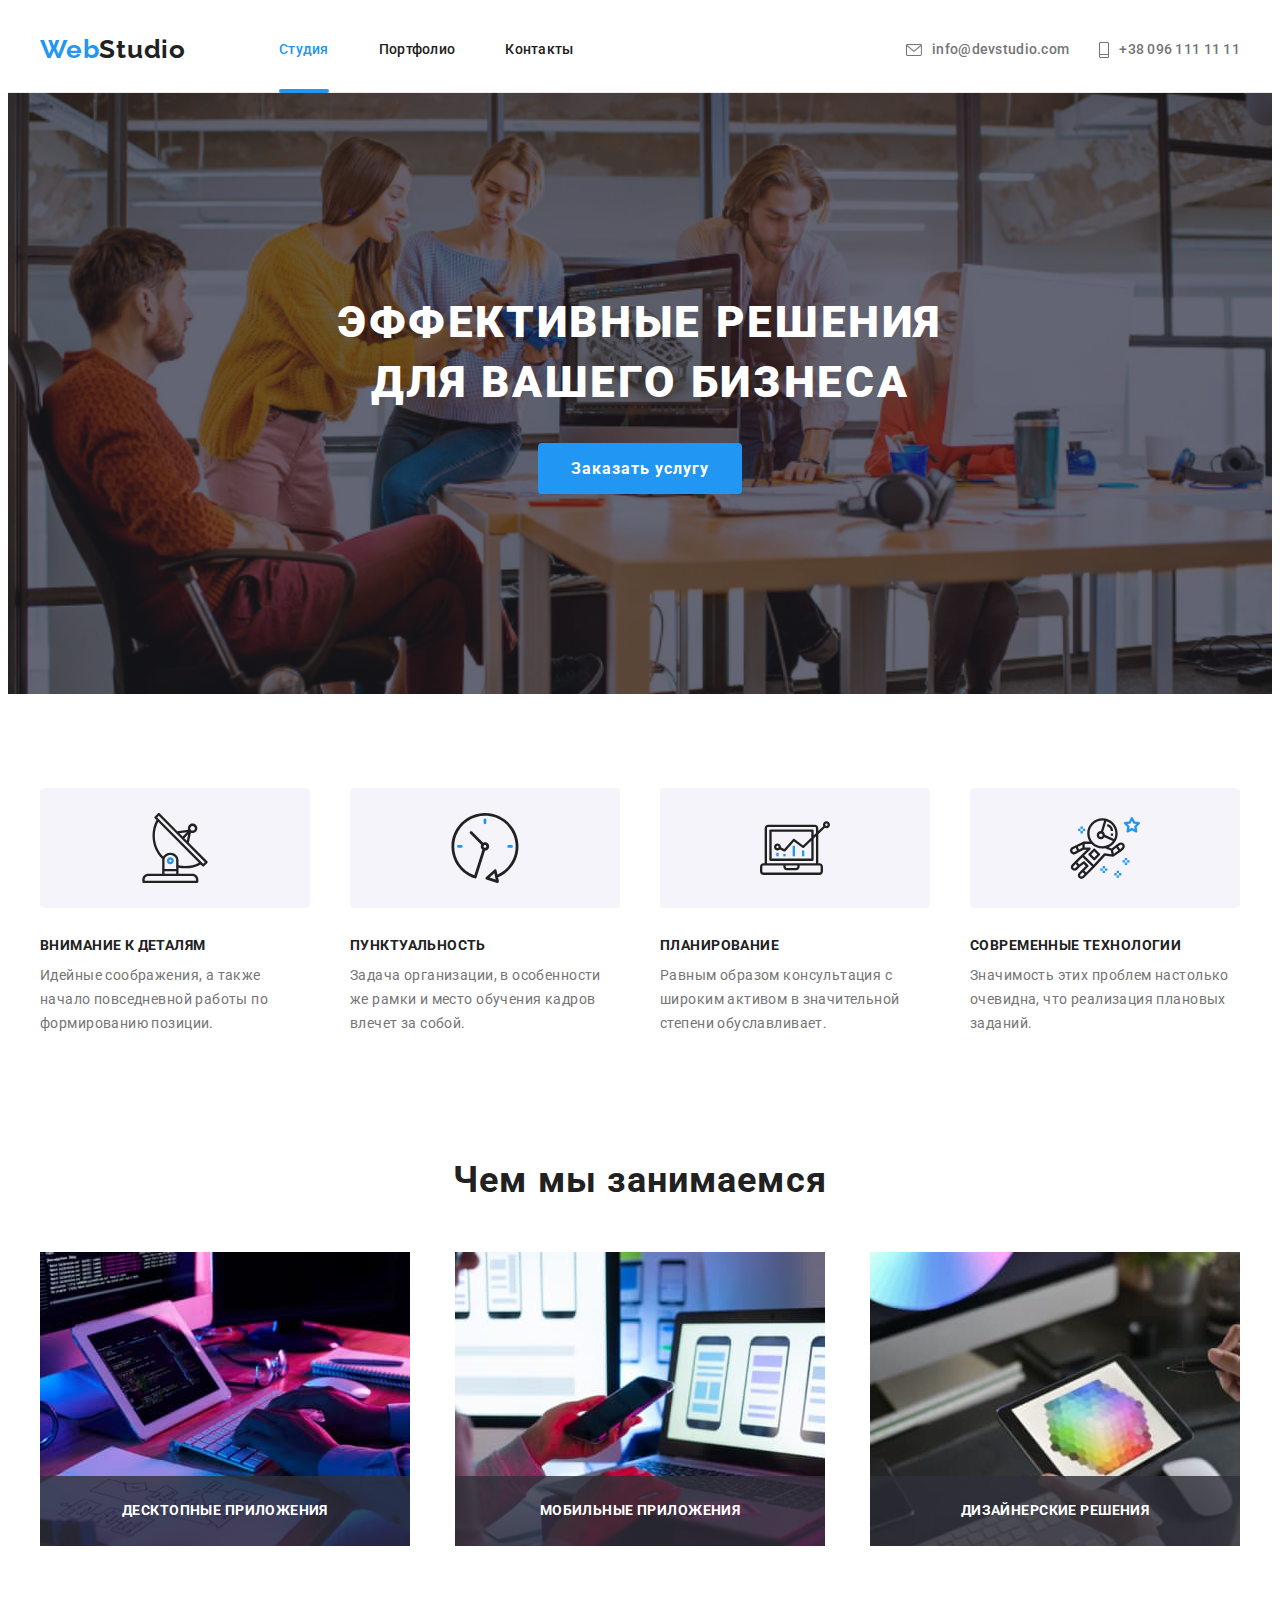
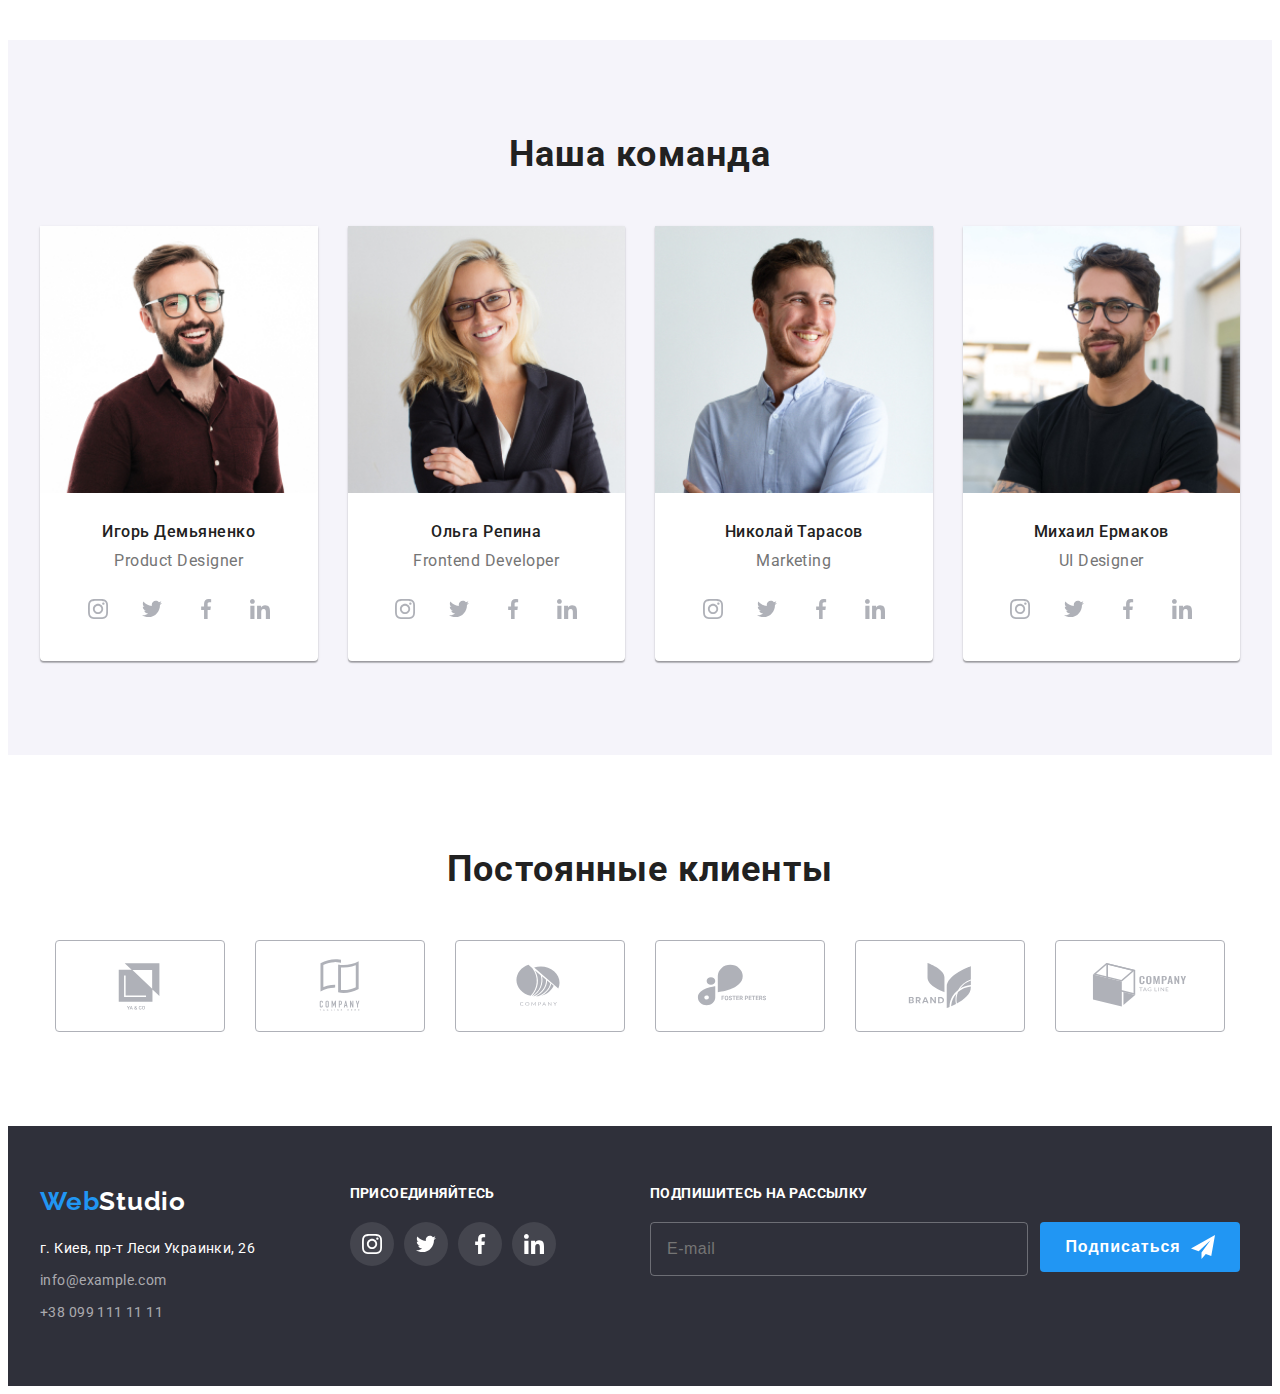
==== commit eee1218a: "push" ====
--- a/index.html
+++ b/index.html
@@ -13,7 +13,7 @@
             integrity="sha512-wpPYUAdjBVSE4KJnH1VR1HeZfpl1ub8YT/NKx4PuQ5NmX2tKuGu6U/JRp5y+Y8XG2tV+wKQpNHVUX03MfMFn9Q=="
             crossorigin="anonymous" referrerpolicy="no-referrer" />
    
-    <link rel="stylesheet" href="./css/main.css">
+    <link rel="stylesheet" href="./css/main.min.css">
 </head>
 
 <body>
@@ -23,7 +23,7 @@
                 <nav class="nav">
                     <a href="" lang="en" class="logo">Web<span class="header-logo-accent">Studio</span></a>
                     <ul class="nav-list">
-                        <li class="nav-list__item"><a href="" class="nav-list__link current">Студия</a></li>
+                        <li class="nav-list__item"><a href="./index.html" class="nav-list__link current">Студия</a></li>
                         <li class="nav-list__item"><a href="./portfolio.html" class="nav-list__link">Портфолио</a></li>
                         <li class="nav-list__item"><a href="" class="nav-list__link">Контакты</a></li>
                     </ul>
@@ -227,7 +227,17 @@
         <h2 class="title">Наша команда</h2>
         <ul class="about-list">
            <li class="about-list__item">
-            <img class="about-list__link" src="./images/ihor.jpg" alt="Игорь Демьяненко">   
+                <picture>
+                    <source srcset="./images/ihor.jpg 1x, 
+                          ./images/ihor_2x.jpg 2x" media="(min-width: 1200px)" />
+                    <source srcset="./images/ihor_tab.jpg 1x, 
+                                  ./images/ihor_tab_2x.jpg 2x" media="(min-width: 768px)" />
+                
+                    <source srcset="./images/ihor_mob.jpg 1x, 
+                                  ./images/ihor_mob_2x.jpg 2x" media="(min-width: 380px)" />
+                <img class="about-list__link" src="./images/ihor.jpg" alt="Игорь Демьяненко">
+                </picture>
+             
             <div class="about-list__name">
                 <h3 class="about-list__pre--title">Игорь Демьяненко</h3>
             <p lang="en" class="about-list__text">Product Designer</p>
@@ -264,7 +274,17 @@
             </div>
                </li>
                <li class="about-list__item">
-                <img class="about-list__link" src="./images/olha.jpg" alt="Ольга Репина">   
+                <picture>
+                    <source srcset="./images/olha.jpg 1x, 
+                                    ./images/olha_2x.jpg 2x" media="(min-width: 1200px)" />
+                    <source srcset="./images/olha_tab.jpg 1x, 
+                                            ./images/olha_tab_2x.jpg 2x" media="(min-width: 768px)" />
+                
+                    <source srcset="./images/olha_mob.jpg 1x, 
+                                            ./images/olha_mob_2x.jpg 2x" media="(min-width: 380px)" />
+                <img class="about-list__link" src="./images/olha.jpg" alt="Ольга Репина">
+                </picture>
+                 
                 <div class="about-list__name">
                     <h3 class="about-list__pre--title">Ольга Репина</h3>
                     <p lang="en" class="about-list__text">Frontend Developer</p>
@@ -301,7 +321,17 @@
                 </div>
                </li>
                <li class="about-list__item">
-                <img class="about-list__link" src="./images/nikola.jpg" alt="Николай Тарасов">   
+                    <picture>
+                        <source srcset="./images/nikola.jpg 1x, 
+                                                ./images/nikola_2x.jpg 2x" media="(min-width: 1200px)" />
+                        <source srcset="./images/nikola_tab.jpg 1x, 
+                                                        ./images/nikola_tab_2x.jpg 2x" media="(min-width: 768px)" />
+                    
+                        <source srcset="./images/nikola_mob.jpg 1x, 
+                                                        ./images/nikola_mob_2x.jpg 2x" media="(min-width: 380px)" />
+                            <img class="about-list__link" src="./images/nikola.jpg" alt="Николай Тарасов">
+                    </picture>
+            
                 <div class="about-list__name">
                     <h3 class="about-list__pre--title">Николай Тарасов</h3>
                     <p lang="en" class="about-list__text">Marketing</p>
@@ -338,7 +368,17 @@
                 </div>
                </li>
                <li class="about-list__item">
-                <img class="about-list__link" src="./images/mihail.jpg" alt="Михаил Ермаков">   
+                <picture>
+                    <source srcset="./images/miha.jpg 1x, 
+                                            ./images/miha_2x.jpg 2x" media="(min-width: 1200px)" />
+                    <source srcset="./images/miha_tab.jpg 1x, 
+                                                    ./images/miha_tab_2x.jpg 2x" media="(min-width: 768px)" />
+                
+                    <source srcset="./images/miha_mob.jpg 1x, 
+                                                    ./images/miha_mob_2x.jpg 2x" media="(min-width: 380px)" />
+                <img class="about-list__link" src="./images/mihail.jpg" alt="Михаил Ермаков">
+                </picture>
+                  
                 <div class="about-list__name">
                     <h3 class="about-list__pre--title">Михаил Ермаков</h3>
                     <p lang="en" class="about-list__text">UI Designer</p>
--- a/css/main.min.css
+++ b/css/main.min.css
@@ -0,0 +1,2 @@
+.container{width:100%;padding-left:15px;padding-right:15px;margin-left:auto;margin-right:auto}@media screen and (min-width: 480px){.container{width:480px}}@media screen and (min-width: 768px){.container{width:768px}}@media screen and (min-width: 1200px){.container{width:1200px}}.section{padding-top:60px;padding-bottom:60px}@media screen and (min-width: 1200px){.section{padding-top:94px;padding-bottom:94px}}:root{--header-text-color: #212121;--btn-color: #ffffff;--accent-color: #2196f3;--title-color: #212121;--text-color: #757575}.visually-hidden{position:absolute;white-space:nowrap;width:1px;height:1px;overflow:hidden;border:0;padding:0;clip:rect(0 0 0 0);clip-path:inset(50%);margin:-1px}.header-logo,.header-link,.header-link-email,.header-link-tel,.footer-logo,.footer-link-adress,.footer-link-email,.footer-link-tel{text-decoration:none}p,h1,h2,h3,h4{margin:0}ul{list-style:none;margin:0;padding:0}img{display:block;width:100%;height:auto}a{text-decoration:none}body{font-family:"Roboto", sans-serif}button{cursor:pointer}.topic{margin-top:94px;margin-bottom:50px;color:var(--title-color)}.visually-hidden{position:absolute;white-space:nowrap;width:1px;height:1px;overflow:hidden;border:0;padding:0;clip:rect(0 0 0 0);clip-path:inset(50%);margin:-1px}.title{font-weight:700;font-size:28px;line-height:1.18;letter-spacing:.03em;text-align:center;margin-bottom:30px;color:var(--title-color)}@media screen and (min-width: 1200px){.title{font-weight:700;font-size:36px;line-height:1.16;letter-spacing:.03em;margin-bottom:50px}}.backdrop{position:fixed;top:0;left:0;width:100%;height:100%;background-color:rgba(0,0,0,0.2);opacity:1;transition:opacity 250ms cubic-bezier(0.4, 0, 0.2, 1)}.backdrop.is-hidden{opacity:0;pointer-events:none;visibility:hidden}.modal{width:100%;background-color:var(--btn-color);position:absolute;top:50%;left:50%;transform:translate(-50%, -50%);padding:40px}@media screen and (min-width: 480px){.modal{width:450px}}@media screen and (min-width: 1200px){.modal{width:528px}}.modal-btn{position:absolute;top:8px;right:8px;width:30px;height:30px;border-radius:50%;cursor:pointer;background:transparent;border:1px solid rgba(0,0,0,0.1)}.modal-btn-icon:hover{fill:var(--accent-color)}.modal-title{font-weight:700;font-size:20px;line-height:1.5;letter-spacing:.03em;text-align:center;color:var(--header-text-color);margin-bottom:12px}@media screen and (min-width: 1200px){.modal-title{font-weight:700;font-size:20px;line-height:1.15;letter-spacing:.03em}}.form-field+.form-field{margin-top:10px}.modal-input{width:100%;height:40px;border:1px solid rgba(33,33,33,0.2);border-radius:4px;outline:none;padding:12px 42px}.modal-input:hover,.modal-input:focus{border-color:var(--accent-color)}.modal-input-wrap{position:relative}.modal-icon{position:absolute;width:18px;height:18px;left:13px;top:50%;transform:translateY(-50%)}.modal-input:hover+.modal-icon{fill:var(--accent-color)}.modal-input:focus+.modal-icon{fill:var(--accent-color)}.modal-input-comment{display:block;resize:none;width:100%;height:120px;border:1px solid rgba(33,33,33,0.2);border-radius:4px;outline:none;padding:12px 16px}.modal-input-comment::placeholder{font-weight:400;font-size:14px;line-height:1.14;letter-spacing:.01em;color:rgba(117,117,117,0.5)}.modal-input-comment:hover,.modal-input-comment:focus{border-color:var(--accent-color)}.modal-label{font-style:400;font-weight:400;font-size:12px;line-height:1.16;letter-spacing:.01em;color:var(--text-color);margin-bottom:4px;display:flex}.modal-button{width:200px;height:50px;font-style:400;font-weight:700;font-size:16px;line-height:calc(30 / 16);display:block;letter-spacing:0.06em;color:var(--btn-color);background-color:var(--accent-color);text-align:center;margin-right:auto;margin-left:auto;border:1px solid var(--accent-color);border-radius:4px;cursor:pointer;margin-top:30px}.form-checkbox{margin-top:20px}.modal-label-policy{font-weight:400;font-size:12px;line-height:1.16;letter-spacing:.03em;color:var(--text-color);display:flex;align-items:center}@media screen and (min-width: 480px){.modal-label-policy{font-weight:400;font-size:12px;line-height:1.16;letter-spacing:.03em}}@media screen and (min-width: 1200px){.modal-label-policy{font-weight:400;font-size:14px;line-height:1.7;letter-spacing:.03em}}.modal-check-icon{width:16px;height:15px;fill:transparent;align-items:center;justify-content:center}.modal-check-link{color:var(--accent-color);margin-left:5px}.modal-label-policy span{width:16px;height:15px;border:2px solid var(--header-text-color);border-radius:2px;margin-right:7px}.modal-policy:checked+.modal-label-policy span{background-color:var(--accent-color);border:none}.modal-policy:checked+.modal-label-policy svg{fill:var(--btn-color)}.logo{font-family:"Raleway", sans-serif;font-weight:700;font-size:26px;line-height:1.19;letter-spacing:.03em;color:var(--accent-color)}.header-logo-accent{color:var(--header-text-color)}.header-logo-accent:hover,.header-logo-accent:focus{color:var(--accent-color)}.footer-logo-accent{color:white}.footer-logo-accent:hover,.footer-logo-accent:focus{color:var(--accent-color)}.footer-logo{text-align:center;margin-bottom:20px}@media screen and (min-width: 1200px){.footer-logo{text-align:left}}.header{border-bottom:1px solid #ececec}.nav-list{display:none}@media screen and (min-width: 768px){.nav-list{display:flex;margin-left:93px}}.nav{display:flex;align-items:center}.main{display:flex;justify-content:space-between}.nav-list__link{display:block;padding-top:32px;padding-bottom:32px;font-weight:500;font-size:14px;line-height:1.42;letter-spacing:.02em;color:var(--header-text-color);transition:color 250ms cubic-bezier(0.4, 0, 0.2, 1)}.nav-list__link:hover,.nav-list__link:focus{color:var(--accent-color)}.nav-list__item{position:relative}.nav-list__item:not(:last-child){margin-right:50px}.header-adress{display:none}@media screen and (min-width: 768px){.header-adress{display:block;padding-top:21px;padding-bottom:21px}}@media screen and (min-width: 768px) and (min-width: 1200px){.header-adress{margin-left:auto;display:flex;padding:0;align-items:center}}.header-adress__item:not(:last-child){margin-right:30px}.header-adress__link--email{display:flex;align-items:center;font-weight:500;font-size:14px;line-height:1.14;letter-spacing:.02em;color:var(--text-color);transition:color 250ms cubic-bezier(0.4, 0, 0.2, 1)}.header-adress__link--email:hover,.header-adress__link--email:focus{color:var(--accent-color)}@media screen and (min-width: 768px){.header-adress__link--email{margin-bottom:10px}}@media screen and (min-width: 1200px){.header-adress__link--email{margin-bottom:0}}.header-adress__link--tel{display:flex}.header-adress__icon--email{width:16px;height:12px;margin-right:10px;fill:currentColor}.header-adress__icon--tel{width:10px;height:16px;margin-right:10px;fill:currentColor}.header-adress__link--tel{font-weight:500;font-size:14px;line-height:1.14;letter-spacing:.02em;color:var(--text-color);transition:color 250ms cubic-bezier(0.4, 0, 0.2, 1)}.header-adress__link--tel:hover,.header-adress__link--tel:focus{color:var(--accent-color)}.menu-open-icon{width:40px;height:40px}.menu-open-btn{background:transparent;border:none}@media screen and (min-width: 768px){.menu-open-btn{display:none}}.menu-close-icon{width:40px;height:40px}.menu-close-btn{background:transparent;border:none;position:absolute;right:15px;top:10px}.menu__cont{position:fixed;background:#ffffff;width:100vw;height:100vh;top:0px;left:0px;padding-top:48px;padding-bottom:48px;padding-left:40px;z-index:1}.menu-list{margin-bottom:302px}.menu-list__link{font-weight:500;font-size:40px;line-height:1.17;letter-spacing:0.02em;color:#212121}.menu-list__item:not(:last-child){margin-bottom:32px}.menu-adress__item:not(:last-child){margin-bottom:32px}.menu-social-list{display:flex;margin-top:64px;justify-content:flex-start}.menu-adress__link--tel{font-weight:500;font-size:34px;line-height:calc(40 / 34);letter-spacing:0.02em;color:#2196F3}.menu-adress__link--email{font-weight:500;font-size:24px;line-height:28px;letter-spacing:0.02em;color:#757575}.menu-social-list__img{font-weight:500;font-size:18px;line-height:calc(22 / 18);letter-spacing:0.02em;color:#2196F3}.menu-social-list__item:not(:last-child){border-right:1px solid rgba(33,33,33,0.2)}.menu-social-list__item{padding-right:10px;padding-left:10px}.menu-social-list__item:first-child{padding-left:0px}.menu-social-list__item:last-child{padding-right:0px}.is-hidden{opacity:0;pointer-events:none;visibility:hidden}.current{color:var(--accent-color)}.current::after{display:inline-block;position:absolute;content:"";width:100%;height:4px;background-color:var(--accent-color);border-radius:2px;left:0;bottom:-1px}.hero{text-align:center;padding-top:118px;padding-bottom:118px;width:100%;margin-left:auto;margin-right:auto;background-repeat:no-repeat;background-position:center;background-size:cover;background-color:#2f303a;background-image:linear-gradient(rgba(47,48,58,0.4), rgba(47,48,58,0.4)),url("../images/bg_img_mob.jpg")}@media (min-device-pixel-ratio: 2), (min-resolution: 192dpi), (min-resolution: 2dppx){.hero{background-image:linear-gradient(rgba(47,48,58,0.4), rgba(47,48,58,0.4)),url(../images/bg_img__mob_2x.jpg)}}@media screen and (min-width: 768px){.hero{background-image:linear-gradient(rgba(47,48,58,0.4), rgba(47,48,58,0.4)),url(../images/bg_img_tab.jpg)}}@media screen and (min-width: 768px) and (min-device-pixel-ratio: 2), screen and (min-width: 768px) and (min-resolution: 192dpi), screen and (min-width: 768px) and (min-resolution: 2dppx){.hero{background-image:linear-gradient(rgba(47,48,58,0.4), rgba(47,48,58,0.4)),url(../images/bg_img_tab_2x.jpg)}}@media screen and (min-width: 1200px){.hero{padding-top:200px;padding-bottom:200px;background-image:linear-gradient(rgba(47,48,58,0.4), rgba(47,48,58,0.4)),url(../images/bg_img.jpg)}}@media screen and (min-width: 1200px) and (min-device-pixel-ratio: 2), screen and (min-width: 1200px) and (min-resolution: 192dpi), screen and (min-width: 1200px) and (min-resolution: 2dppx){.hero{background-image:linear-gradient(rgba(47,48,58,0.4), rgba(47,48,58,0.4)),url(../images/bg_img_2x.jpg)}}.hero__title{font-weight:900;font-size:26px;line-height:1.62;letter-spacing:.06em;margin-bottom:30px;text-transform:uppercase;text-align:center;color:var(--btn-color)}@media screen and (min-width: 1200px){.hero__title{font-weight:900;font-size:44px;line-height:1.36;letter-spacing:.06em}}.hero__btn{border-radius:4px;padding:10px 32px;border:1px solid transparent;font-family:inherit;font-weight:700;font-size:16px;line-height:1.87;letter-spacing:.06em;color:var(--btn-color)}.hero__btn{background-color:var(--accent-color)}.reasons-list{justify-content:space-between;margin-bottom:-30px}@media screen and (min-width: 768px){.reasons-list{display:flex;flex-wrap:wrap}}@media screen and (min-width: 1200px){.reasons-list{margin-bottom:94px}}.reasons-list__item{margin-bottom:30px;width:100%}@media screen and (min-width: 768px){.reasons-list__item{width:calc(100% / 2 - 30px)}}@media screen and (min-width: 1200px){.reasons-list__item{width:calc(100% / 4 - 30px)}}.reasons-list__icon--link{height:120px;background-color:#f5f4fa;display:flex;border-radius:4px;margin-bottom:30px;align-items:center;justify-content:center}.reasons-list__pre--titile{margin-bottom:10px;text-align:center;font-weight:700;font-size:14px;line-height:1.14;letter-spacing:.03em;text-transform:uppercase;color:var(--title-color)}@media screen and (min-width: 768px){.reasons-list__pre--titile{text-align:left}}@media screen and (min-width: 1200px){.reasons-list__pre--titile{text-align:left}}@media screen and (max-width: 1200px){.work{display:none}}.reasons-list__text{font-size:14px;line-height:1.71;letter-spacing:0.03em;color:var(--text-color)}.work-list__link{width:370px}.work-list{display:flex;flex-wrap:wrap;justify-content:space-between}.work-list__img{width:370px;height:294px;position:relative}.work-list__actions{position:absolute;display:flex;text-align:center;width:370px;height:70px;background-color:rgba(47,48,58,0.8);bottom:0;justify-content:center;align-items:center;font-weight:700;font-size:14px;line-height:1.14;letter-spacing:.03em;text-transform:uppercase;color:var(--btn-color)}.about{background-color:#f5f4fa}.about-list{margin-bottom:-30px}@media screen and (min-width: 768px){.about-list{margin-right:-30px;display:flex;flex-wrap:wrap}}.about-list__name{padding-top:30px;padding-bottom:30px}.about-list__item{width:100%;border-radius:4px;background:#ffffff;box-shadow:0px 1px 3px rgba(0,0,0,0.12),0px 1px 1px rgba(0,0,0,0.14),0px 2px 1px rgba(0,0,0,0.2);border-radius:0px 0px 4px 4px;margin-bottom:30px}@media screen and (min-width: 768px){.about-list__item{margin-right:30px;width:calc(100% / 2 - 30px)}}@media screen and (min-width: 1200px){.about-list__item{margin-right:30px;width:calc(100% / 4 - 30px)}}.about-list__link{width:100%;margin-left:auto;margin-right:auto}.about-title{margin-bottom:50px;font-weight:700;font-size:36px;line-height:1.16;letter-spacing:.03em;color:var(--title-color)}.about-list__pre--title{margin-bottom:10px;font-weight:500;font-size:16px;line-height:1.18;letter-spacing:.03em;text-align:center;color:var(--title-color)}.about-list__text{font-size:16px;line-height:1.18;letter-spacing:0.03em;text-align:center;color:var(--text-color);margin-bottom:16px}.about-social-list{display:flex;justify-content:center}.about-social-list__link{width:44px;height:44px;background-color:var(--btn-color);border-radius:50%;display:flex;align-items:center;justify-content:center;transition:background-color 250ms cubic-bezier(0.4, 0, 0.2, 1)}.about-social-list__link:hover,.about-social-list__link:focus{background-color:var(--accent-color)}.about-social-list__item:not(:last-child){margin-right:10px}.about-social-list__icon{fill:#afb1b8;transition:fill 250ms cubic-bezier(0.4, 0, 0.2, 1)}.about-social-list__link:hover .about-social-list__icon,.about-social-list__link:focus .about-social-list__icon{fill:var(--btn-color)}.partners-title{margin-bottom:50px;font-weight:700;font-size:36px;line-height:1.16;letter-spacing:.03em;text-align:center;color:var(--header-text-color)}.partners-list__link{display:flex;width:100%;height:92px;border:1px solid #afb1b8;box-sizing:border-box;border-radius:4px;align-items:center;justify-content:center;transition:border-color 250ms cubic-bezier(0.4, 0, 0.2, 1)}.partners-list__link:hover,.partners-list__link:focus{border-color:var(--accent-color)}.partners-list__icon{fill:#afb1b8;transition:fill 250ms cubic-bezier(0.4, 0, 0.2, 1)}.partners-list__link:hover .partners-list__icon,.partners-list__link:focus .partners-list__icon{fill:var(--accent-color)}.partners-list{display:flex;flex-wrap:wrap;justify-content:center;margin-bottom:-30px;margin-left:-30px}.partners-list__item{width:calc(100% / 2 - 30px);margin-bottom:30px;margin-left:30px}@media screen and (min-width: 768px){.partners-list__item{width:calc(100% / 3 - 30px)}}@media screen and (min-width: 1200px){.partners-list__item{width:170px;display:flex;flex-wrap:nowrap}}.filtr-list{display:flex;flex-wrap:wrap;margin-bottom:40px;margin-top:-15px}@media screen and (min-width: 768px){.filtr-list{justify-content:center;margin-bottom:30px}}@media screen and (min-width: 1200px){.filtr-list{justify-content:center;margin-bottom:50px}}.filtr-list__item{flex-wrap:wrap;margin-top:15px}.filtr-list__item:not(:last-child){margin-right:8px}.filtr-list__btm{font-family:inherit;font-weight:500;font-size:16px;line-height:1.62;letter-spacing:.03em;color:var(--header-text-color);cursor:pointer;border-radius:4px;border:none;padding-top:6px;padding-right:22px;padding-bottom:6px;padding-left:22px;transition:color 250ms cubic-bezier(0.4, 0, 0.2, 1),background-color 250ms cubic-bezier(0.4, 0, 0.2, 1),box-shadow 250ms cubic-bezier(0.4, 0, 0.2, 1)}.filtr-list__btm:hover,.filtr-list__btm:focus{background-color:var(--accent-color);color:var(--btn-color);box-shadow:0px 3px 1px rgba(0,0,0,0.1),0px 1px 2px rgba(0,0,0,0.08),0px 2px 2px rgba(0,0,0,0.12)}.gallery-list{display:flex;flex-wrap:wrap;margin-bottom:-30px}@media screen and (min-width: 768px){.gallery-list{margin-right:-30px}}.gallery-list__item{width:100%;margin-bottom:30px;background:#ffffff;border:1px solid #eeeeee;box-sizing:border-box;cursor:pointer}@media screen and (min-width: 768px){.gallery-list__item{width:calc( 100% / 2 - 30px);margin-right:30px}}@media screen and (min-width: 1200px){.gallery-list__item{width:calc( 100% / 3 - 30px)}2 .gallery-list__item:nth-child(n+7){margin-bottom:0px}.gallery-list__item:nth-child(3n){margin-right:0}}.gallery-list__item:hover,.gallery-list__item:focus{box-shadow:0px 1px 1px rgba(0,0,0,0.12),0px 4px 4px rgba(0,0,0,0.06),1px 4px 6px rgba(0,0,0,0.16)}.gallery-list__img{position:relative;overflow:hidden;width:100%}.gallery-list__top--text{display:flex;position:absolute;top:0;left:0;font-weight:500;font-size:18px;line-height:1.55;letter-spacing:.03em;text-align:center;color:var(--btn-color);background-color:var(--accent-color);height:100%;width:100%;align-items:center;transform:translateY(100%);transition:transform 250ms linear}.gallery-list__item:hover .gallery-list__top--text,.gallery-list__item:focus .gallery-list__top--text{transform:translateY(0%)}.gallery-link{display:block}.gallery-desk{padding-top:20px;padding-bottom:20px;padding-left:24px;padding-right:24px}.gallery-list__title{margin-bottom:4px;font-weight:700;font-size:18px;line-height:2;letter-spacing:.06em;color:var(--title-color)}.gallery-list__text{font-weight:400;font-size:16px;line-height:1.87;letter-spacing:.03em;color:var(--text-color)}footer{padding-top:60px;padding-bottom:60px;background-color:#2f303a}.footer-list__item:not(:last-child){margin-bottom:8px}.footer-list{margin-bottom:60px;text-align:center}@media screen and (min-width: 1200px){.footer-list{text-align:left;margin-bottom:0px}}.footer-list__adress{font-style:normal;font-size:14px;line-height:1.71;letter-spacing:0.03em;color:#ffffff;transition:color 250ms cubic-bezier(0.4, 0, 0.2, 1)}.footer-list__adress:hover,.footer-list__adress:focus{color:var(--accent-color)}.footer-list__email{font-style:normal;font-weight:400;font-size:14px;line-height:1.71;letter-spacing:.03em;color:rgba(255,255,255,0.6);transition:color 250ms cubic-bezier(0.4, 0, 0.2, 1)}.footer-list__email:hover,.footer-list__email:focus{color:var(--accent-color)}.footer-list__tel{font-style:normal;font-weight:400;font-size:14px;line-height:1.71;letter-spacing:.03em;color:rgba(255,255,255,0.6);transition:color 250ms cubic-bezier(0.4, 0, 0.2, 1)}.footer-list__tel:hover,.footer-list__tel:focus{color:var(--accent-color)}.footer-title{margin-bottom:20px;font-weight:700;font-size:14px;line-height:1.14;letter-spacing:.03em;text-transform:uppercase;color:var(--btn-color);text-align:center}@media screen and (min-width: 1200px){.footer-title{text-align:left}}.footer-social-list{display:flex;margin-bottom:60px}.footer-social-list__link{width:44px;height:44px;background-color:rgba(255,255,255,0.1);border-radius:50%;align-items:center;justify-content:center;display:flex;transition:background-color 250ms cubic-bezier(0.4, 0, 0.2, 1)}.footer-social-list__link:hover,.footer-social-list__link:focus{background-color:var(--accent-color)}.footer-social-list__item:not(:last-child){margin-right:10px}.footer-social-list__icon{fill:var(--btn-color)}.footer-container{display:flex;align-items:baseline;flex-direction:column;align-items:center}@media screen and (min-width: 768px){.footer-container{display:flex;flex-direction:row;flex-wrap:wrap;justify-content:space-around;align-items:flex-start}}@media screen and (min-width: 1200px){.footer-container{flex-wrap:nowrap;justify-content:space-between}}.footer-sent{display:block;padding-left:auto;padding-right:auto}@media screen and (min-width: 1200px){.footer-sent-form{display:flex}}.footer-sent__input{width:358px;height:50px;border:1px solid rgba(255,255,255,0.3);border-radius:4px;background-color:transparent;padding-left:16px;font-weight:400;font-size:16px;line-height:1.25;letter-spacing:.03em;display:flex;align-items:center;color:rgba(255,255,255,0.6)}.footer-sent__btn{width:200px;height:50px;margin-left:auto;margin-right:auto;margin-top:20px;font-weight:700;font-size:16px;line-height:1.87;letter-spacing:.06em;display:flex;align-items:center;justify-content:center;color:var(--btn-color);background-color:var(--accent-color);cursor:pointer;border-radius:4px;border-color:transparent;transition:box-shadow 250ms cubic-bezier(0.4, 0, 0.2, 1)}@media screen and (min-width: 1200px){.footer-sent__btn{margin-top:0px;margin-left:12px}}.footer-sent__btn:hover,.footer-sent__btn:focus{box-shadow:0px 4px 4px rgba(0,0,0,0.15)}.footer-sent__icon{width:24px;height:24px;fill:var(--btn-color);margin-left:10px}
+/*# sourceMappingURL=main.min.css.map */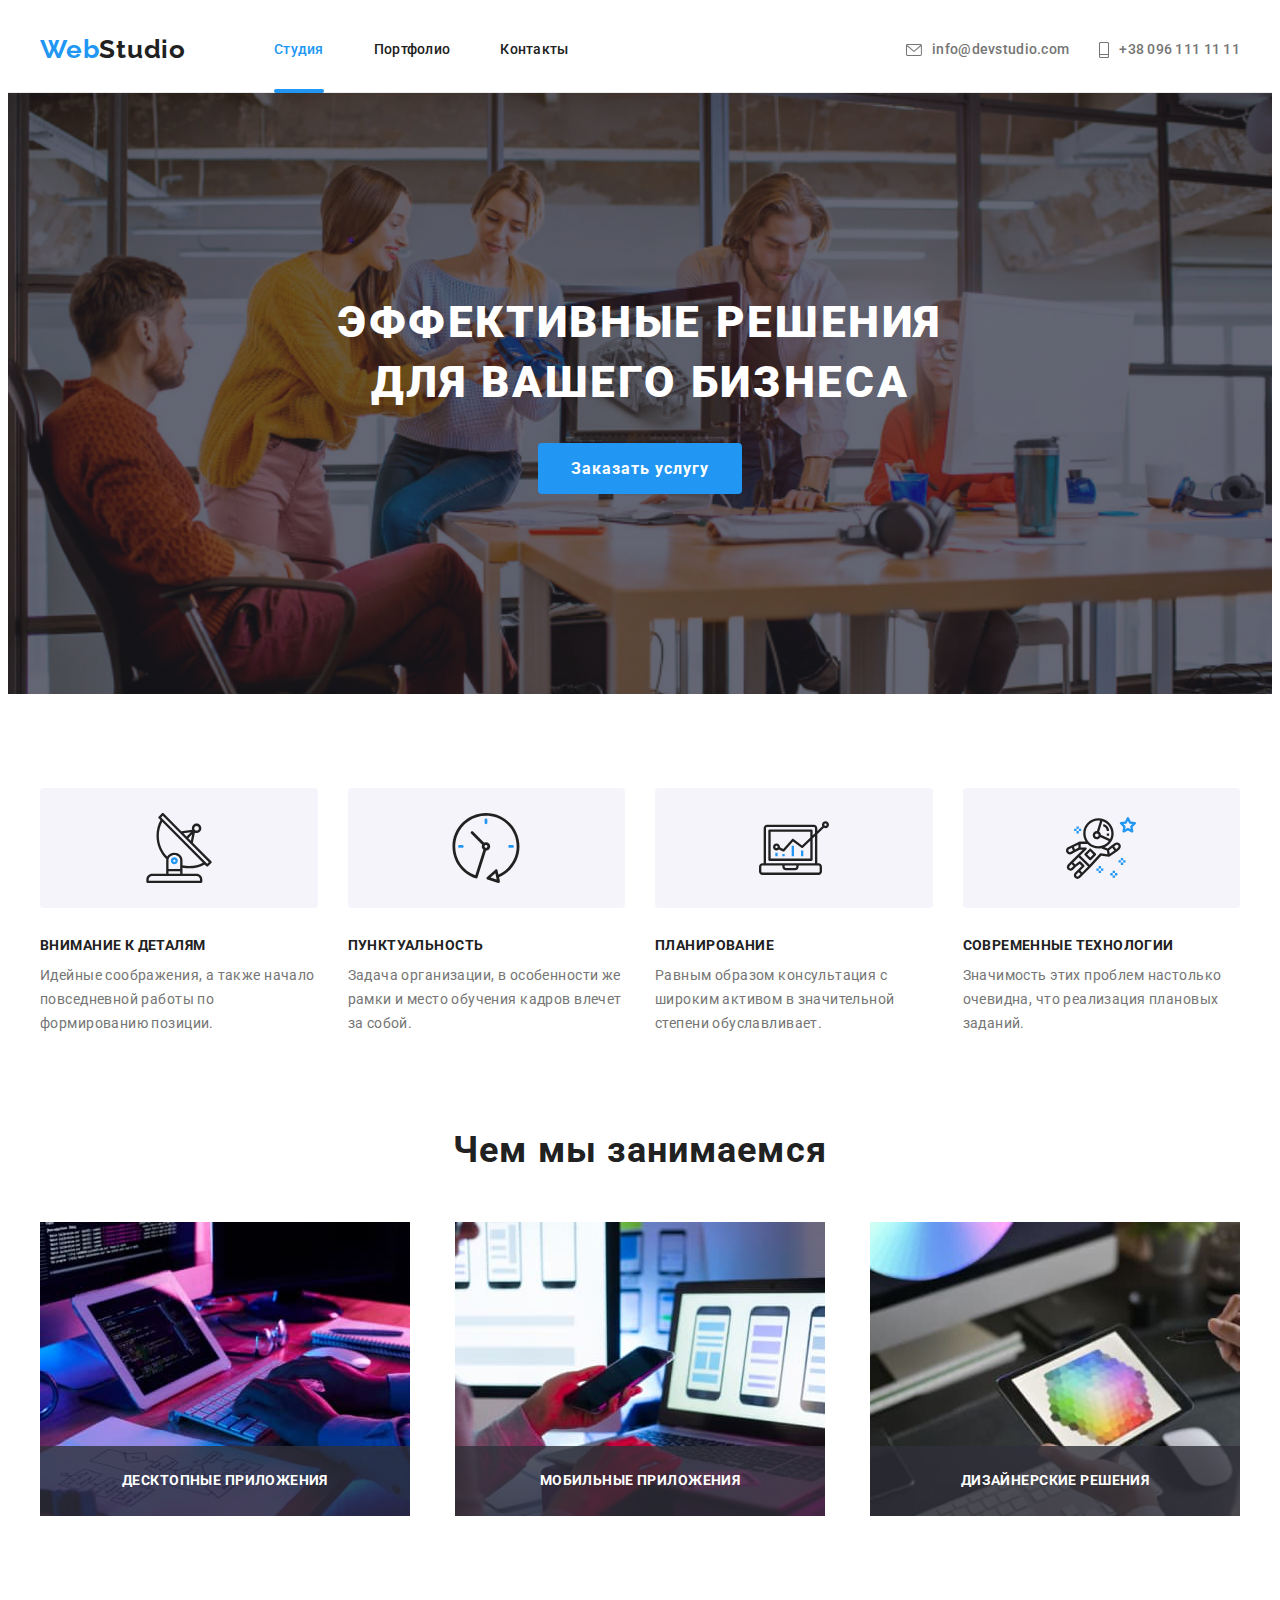
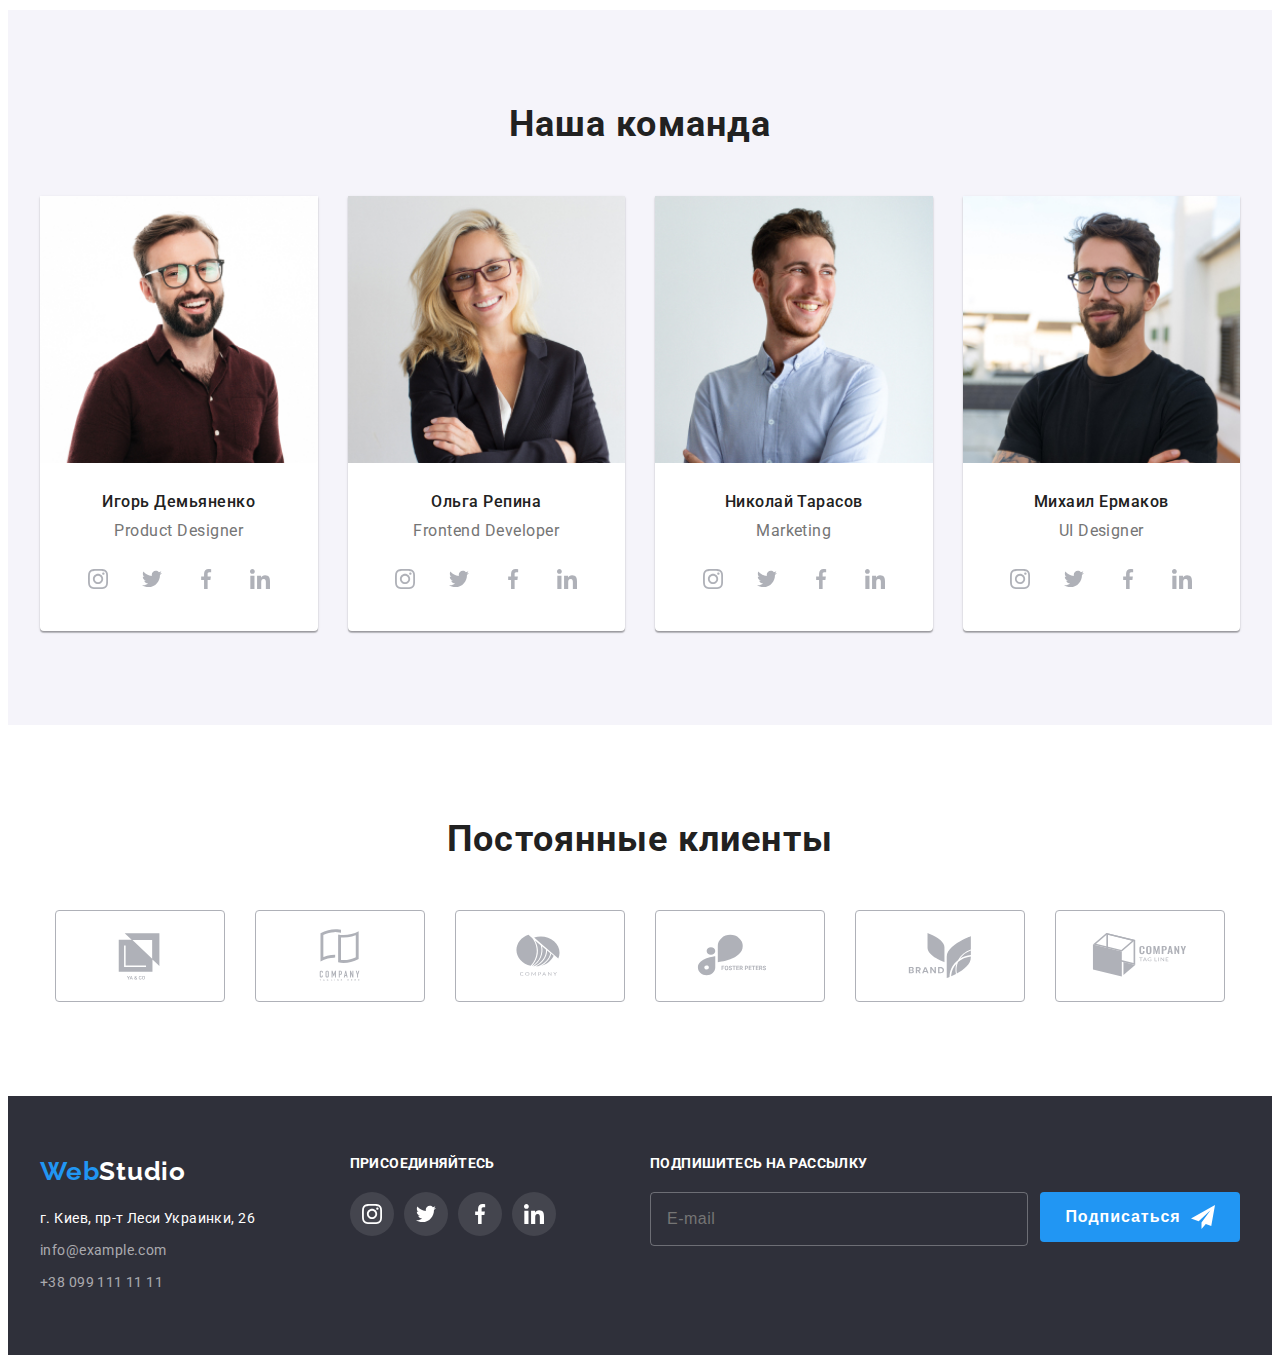
==== commit 2be28f6b: "push" ====
--- a/index.html
+++ b/index.html
@@ -200,6 +200,8 @@
         </ul>
     
         </div>
+        </section>
+        <section class="">
             <div class="container work">
             <h2 class="title">Чем мы занимаемся</h2>
 
--- a/css/main.min.css
+++ b/css/main.min.css
@@ -1,2 +1,2 @@
-.container{width:100%;padding-left:15px;padding-right:15px;margin-left:auto;margin-right:auto}@media screen and (min-width: 480px){.container{width:480px}}@media screen and (min-width: 768px){.container{width:768px}}@media screen and (min-width: 1200px){.container{width:1200px}}.section{padding-top:60px;padding-bottom:60px}@media screen and (min-width: 1200px){.section{padding-top:94px;padding-bottom:94px}}:root{--header-text-color: #212121;--btn-color: #ffffff;--accent-color: #2196f3;--title-color: #212121;--text-color: #757575}.visually-hidden{position:absolute;white-space:nowrap;width:1px;height:1px;overflow:hidden;border:0;padding:0;clip:rect(0 0 0 0);clip-path:inset(50%);margin:-1px}.header-logo,.header-link,.header-link-email,.header-link-tel,.footer-logo,.footer-link-adress,.footer-link-email,.footer-link-tel{text-decoration:none}p,h1,h2,h3,h4{margin:0}ul{list-style:none;margin:0;padding:0}img{display:block;width:100%;height:auto}a{text-decoration:none}body{font-family:"Roboto", sans-serif}button{cursor:pointer}.topic{margin-top:94px;margin-bottom:50px;color:var(--title-color)}.visually-hidden{position:absolute;white-space:nowrap;width:1px;height:1px;overflow:hidden;border:0;padding:0;clip:rect(0 0 0 0);clip-path:inset(50%);margin:-1px}.title{font-weight:700;font-size:28px;line-height:1.18;letter-spacing:.03em;text-align:center;margin-bottom:30px;color:var(--title-color)}@media screen and (min-width: 1200px){.title{font-weight:700;font-size:36px;line-height:1.16;letter-spacing:.03em;margin-bottom:50px}}.backdrop{position:fixed;top:0;left:0;width:100%;height:100%;background-color:rgba(0,0,0,0.2);opacity:1;transition:opacity 250ms cubic-bezier(0.4, 0, 0.2, 1)}.backdrop.is-hidden{opacity:0;pointer-events:none;visibility:hidden}.modal{width:100%;background-color:var(--btn-color);position:absolute;top:50%;left:50%;transform:translate(-50%, -50%);padding:40px}@media screen and (min-width: 480px){.modal{width:450px}}@media screen and (min-width: 1200px){.modal{width:528px}}.modal-btn{position:absolute;top:8px;right:8px;width:30px;height:30px;border-radius:50%;cursor:pointer;background:transparent;border:1px solid rgba(0,0,0,0.1)}.modal-btn-icon:hover{fill:var(--accent-color)}.modal-title{font-weight:700;font-size:20px;line-height:1.5;letter-spacing:.03em;text-align:center;color:var(--header-text-color);margin-bottom:12px}@media screen and (min-width: 1200px){.modal-title{font-weight:700;font-size:20px;line-height:1.15;letter-spacing:.03em}}.form-field+.form-field{margin-top:10px}.modal-input{width:100%;height:40px;border:1px solid rgba(33,33,33,0.2);border-radius:4px;outline:none;padding:12px 42px}.modal-input:hover,.modal-input:focus{border-color:var(--accent-color)}.modal-input-wrap{position:relative}.modal-icon{position:absolute;width:18px;height:18px;left:13px;top:50%;transform:translateY(-50%)}.modal-input:hover+.modal-icon{fill:var(--accent-color)}.modal-input:focus+.modal-icon{fill:var(--accent-color)}.modal-input-comment{display:block;resize:none;width:100%;height:120px;border:1px solid rgba(33,33,33,0.2);border-radius:4px;outline:none;padding:12px 16px}.modal-input-comment::placeholder{font-weight:400;font-size:14px;line-height:1.14;letter-spacing:.01em;color:rgba(117,117,117,0.5)}.modal-input-comment:hover,.modal-input-comment:focus{border-color:var(--accent-color)}.modal-label{font-style:400;font-weight:400;font-size:12px;line-height:1.16;letter-spacing:.01em;color:var(--text-color);margin-bottom:4px;display:flex}.modal-button{width:200px;height:50px;font-style:400;font-weight:700;font-size:16px;line-height:calc(30 / 16);display:block;letter-spacing:0.06em;color:var(--btn-color);background-color:var(--accent-color);text-align:center;margin-right:auto;margin-left:auto;border:1px solid var(--accent-color);border-radius:4px;cursor:pointer;margin-top:30px}.form-checkbox{margin-top:20px}.modal-label-policy{font-weight:400;font-size:12px;line-height:1.16;letter-spacing:.03em;color:var(--text-color);display:flex;align-items:center}@media screen and (min-width: 480px){.modal-label-policy{font-weight:400;font-size:12px;line-height:1.16;letter-spacing:.03em}}@media screen and (min-width: 1200px){.modal-label-policy{font-weight:400;font-size:14px;line-height:1.7;letter-spacing:.03em}}.modal-check-icon{width:16px;height:15px;fill:transparent;align-items:center;justify-content:center}.modal-check-link{color:var(--accent-color);margin-left:5px}.modal-label-policy span{width:16px;height:15px;border:2px solid var(--header-text-color);border-radius:2px;margin-right:7px}.modal-policy:checked+.modal-label-policy span{background-color:var(--accent-color);border:none}.modal-policy:checked+.modal-label-policy svg{fill:var(--btn-color)}.logo{font-family:"Raleway", sans-serif;font-weight:700;font-size:26px;line-height:1.19;letter-spacing:.03em;color:var(--accent-color)}.header-logo-accent{color:var(--header-text-color)}.header-logo-accent:hover,.header-logo-accent:focus{color:var(--accent-color)}.footer-logo-accent{color:white}.footer-logo-accent:hover,.footer-logo-accent:focus{color:var(--accent-color)}.footer-logo{text-align:center;margin-bottom:20px}@media screen and (min-width: 1200px){.footer-logo{text-align:left}}.header{border-bottom:1px solid #ececec}.nav-list{display:none}@media screen and (min-width: 768px){.nav-list{display:flex;margin-left:93px}}.nav{display:flex;align-items:center}.main{display:flex;justify-content:space-between}.nav-list__link{display:block;padding-top:32px;padding-bottom:32px;font-weight:500;font-size:14px;line-height:1.42;letter-spacing:.02em;color:var(--header-text-color);transition:color 250ms cubic-bezier(0.4, 0, 0.2, 1)}.nav-list__link:hover,.nav-list__link:focus{color:var(--accent-color)}.nav-list__item{position:relative}.nav-list__item:not(:last-child){margin-right:50px}.header-adress{display:none}@media screen and (min-width: 768px){.header-adress{display:block;padding-top:21px;padding-bottom:21px}}@media screen and (min-width: 768px) and (min-width: 1200px){.header-adress{margin-left:auto;display:flex;padding:0;align-items:center}}.header-adress__item:not(:last-child){margin-right:30px}.header-adress__link--email{display:flex;align-items:center;font-weight:500;font-size:14px;line-height:1.14;letter-spacing:.02em;color:var(--text-color);transition:color 250ms cubic-bezier(0.4, 0, 0.2, 1)}.header-adress__link--email:hover,.header-adress__link--email:focus{color:var(--accent-color)}@media screen and (min-width: 768px){.header-adress__link--email{margin-bottom:10px}}@media screen and (min-width: 1200px){.header-adress__link--email{margin-bottom:0}}.header-adress__link--tel{display:flex}.header-adress__icon--email{width:16px;height:12px;margin-right:10px;fill:currentColor}.header-adress__icon--tel{width:10px;height:16px;margin-right:10px;fill:currentColor}.header-adress__link--tel{font-weight:500;font-size:14px;line-height:1.14;letter-spacing:.02em;color:var(--text-color);transition:color 250ms cubic-bezier(0.4, 0, 0.2, 1)}.header-adress__link--tel:hover,.header-adress__link--tel:focus{color:var(--accent-color)}.menu-open-icon{width:40px;height:40px}.menu-open-btn{background:transparent;border:none}@media screen and (min-width: 768px){.menu-open-btn{display:none}}.menu-close-icon{width:40px;height:40px}.menu-close-btn{background:transparent;border:none;position:absolute;right:15px;top:10px}.menu__cont{position:fixed;background:#ffffff;width:100vw;height:100vh;top:0px;left:0px;padding-top:48px;padding-bottom:48px;padding-left:40px;z-index:1}.menu-list{margin-bottom:302px}.menu-list__link{font-weight:500;font-size:40px;line-height:1.17;letter-spacing:0.02em;color:#212121}.menu-list__item:not(:last-child){margin-bottom:32px}.menu-adress__item:not(:last-child){margin-bottom:32px}.menu-social-list{display:flex;margin-top:64px;justify-content:flex-start}.menu-adress__link--tel{font-weight:500;font-size:34px;line-height:calc(40 / 34);letter-spacing:0.02em;color:#2196F3}.menu-adress__link--email{font-weight:500;font-size:24px;line-height:28px;letter-spacing:0.02em;color:#757575}.menu-social-list__img{font-weight:500;font-size:18px;line-height:calc(22 / 18);letter-spacing:0.02em;color:#2196F3}.menu-social-list__item:not(:last-child){border-right:1px solid rgba(33,33,33,0.2)}.menu-social-list__item{padding-right:10px;padding-left:10px}.menu-social-list__item:first-child{padding-left:0px}.menu-social-list__item:last-child{padding-right:0px}.is-hidden{opacity:0;pointer-events:none;visibility:hidden}.current{color:var(--accent-color)}.current::after{display:inline-block;position:absolute;content:"";width:100%;height:4px;background-color:var(--accent-color);border-radius:2px;left:0;bottom:-1px}.hero{text-align:center;padding-top:118px;padding-bottom:118px;width:100%;margin-left:auto;margin-right:auto;background-repeat:no-repeat;background-position:center;background-size:cover;background-color:#2f303a;background-image:linear-gradient(rgba(47,48,58,0.4), rgba(47,48,58,0.4)),url("../images/bg_img_mob.jpg")}@media (min-device-pixel-ratio: 2), (min-resolution: 192dpi), (min-resolution: 2dppx){.hero{background-image:linear-gradient(rgba(47,48,58,0.4), rgba(47,48,58,0.4)),url(../images/bg_img__mob_2x.jpg)}}@media screen and (min-width: 768px){.hero{background-image:linear-gradient(rgba(47,48,58,0.4), rgba(47,48,58,0.4)),url(../images/bg_img_tab.jpg)}}@media screen and (min-width: 768px) and (min-device-pixel-ratio: 2), screen and (min-width: 768px) and (min-resolution: 192dpi), screen and (min-width: 768px) and (min-resolution: 2dppx){.hero{background-image:linear-gradient(rgba(47,48,58,0.4), rgba(47,48,58,0.4)),url(../images/bg_img_tab_2x.jpg)}}@media screen and (min-width: 1200px){.hero{padding-top:200px;padding-bottom:200px;background-image:linear-gradient(rgba(47,48,58,0.4), rgba(47,48,58,0.4)),url(../images/bg_img.jpg)}}@media screen and (min-width: 1200px) and (min-device-pixel-ratio: 2), screen and (min-width: 1200px) and (min-resolution: 192dpi), screen and (min-width: 1200px) and (min-resolution: 2dppx){.hero{background-image:linear-gradient(rgba(47,48,58,0.4), rgba(47,48,58,0.4)),url(../images/bg_img_2x.jpg)}}.hero__title{font-weight:900;font-size:26px;line-height:1.62;letter-spacing:.06em;margin-bottom:30px;text-transform:uppercase;text-align:center;color:var(--btn-color)}@media screen and (min-width: 1200px){.hero__title{font-weight:900;font-size:44px;line-height:1.36;letter-spacing:.06em}}.hero__btn{border-radius:4px;padding:10px 32px;border:1px solid transparent;font-family:inherit;font-weight:700;font-size:16px;line-height:1.87;letter-spacing:.06em;color:var(--btn-color)}.hero__btn{background-color:var(--accent-color)}.reasons-list{justify-content:space-between;margin-bottom:-30px}@media screen and (min-width: 768px){.reasons-list{display:flex;flex-wrap:wrap}}@media screen and (min-width: 1200px){.reasons-list{margin-bottom:94px}}.reasons-list__item{margin-bottom:30px;width:100%}@media screen and (min-width: 768px){.reasons-list__item{width:calc(100% / 2 - 30px)}}@media screen and (min-width: 1200px){.reasons-list__item{width:calc(100% / 4 - 30px)}}.reasons-list__icon--link{height:120px;background-color:#f5f4fa;display:flex;border-radius:4px;margin-bottom:30px;align-items:center;justify-content:center}.reasons-list__pre--titile{margin-bottom:10px;text-align:center;font-weight:700;font-size:14px;line-height:1.14;letter-spacing:.03em;text-transform:uppercase;color:var(--title-color)}@media screen and (min-width: 768px){.reasons-list__pre--titile{text-align:left}}@media screen and (min-width: 1200px){.reasons-list__pre--titile{text-align:left}}@media screen and (max-width: 1200px){.work{display:none}}.reasons-list__text{font-size:14px;line-height:1.71;letter-spacing:0.03em;color:var(--text-color)}.work-list__link{width:370px}.work-list{display:flex;flex-wrap:wrap;justify-content:space-between}.work-list__img{width:370px;height:294px;position:relative}.work-list__actions{position:absolute;display:flex;text-align:center;width:370px;height:70px;background-color:rgba(47,48,58,0.8);bottom:0;justify-content:center;align-items:center;font-weight:700;font-size:14px;line-height:1.14;letter-spacing:.03em;text-transform:uppercase;color:var(--btn-color)}.about{background-color:#f5f4fa}.about-list{margin-bottom:-30px}@media screen and (min-width: 768px){.about-list{margin-right:-30px;display:flex;flex-wrap:wrap}}.about-list__name{padding-top:30px;padding-bottom:30px}.about-list__item{width:100%;border-radius:4px;background:#ffffff;box-shadow:0px 1px 3px rgba(0,0,0,0.12),0px 1px 1px rgba(0,0,0,0.14),0px 2px 1px rgba(0,0,0,0.2);border-radius:0px 0px 4px 4px;margin-bottom:30px}@media screen and (min-width: 768px){.about-list__item{margin-right:30px;width:calc(100% / 2 - 30px)}}@media screen and (min-width: 1200px){.about-list__item{margin-right:30px;width:calc(100% / 4 - 30px)}}.about-list__link{width:100%;margin-left:auto;margin-right:auto}.about-title{margin-bottom:50px;font-weight:700;font-size:36px;line-height:1.16;letter-spacing:.03em;color:var(--title-color)}.about-list__pre--title{margin-bottom:10px;font-weight:500;font-size:16px;line-height:1.18;letter-spacing:.03em;text-align:center;color:var(--title-color)}.about-list__text{font-size:16px;line-height:1.18;letter-spacing:0.03em;text-align:center;color:var(--text-color);margin-bottom:16px}.about-social-list{display:flex;justify-content:center}.about-social-list__link{width:44px;height:44px;background-color:var(--btn-color);border-radius:50%;display:flex;align-items:center;justify-content:center;transition:background-color 250ms cubic-bezier(0.4, 0, 0.2, 1)}.about-social-list__link:hover,.about-social-list__link:focus{background-color:var(--accent-color)}.about-social-list__item:not(:last-child){margin-right:10px}.about-social-list__icon{fill:#afb1b8;transition:fill 250ms cubic-bezier(0.4, 0, 0.2, 1)}.about-social-list__link:hover .about-social-list__icon,.about-social-list__link:focus .about-social-list__icon{fill:var(--btn-color)}.partners-title{margin-bottom:50px;font-weight:700;font-size:36px;line-height:1.16;letter-spacing:.03em;text-align:center;color:var(--header-text-color)}.partners-list__link{display:flex;width:100%;height:92px;border:1px solid #afb1b8;box-sizing:border-box;border-radius:4px;align-items:center;justify-content:center;transition:border-color 250ms cubic-bezier(0.4, 0, 0.2, 1)}.partners-list__link:hover,.partners-list__link:focus{border-color:var(--accent-color)}.partners-list__icon{fill:#afb1b8;transition:fill 250ms cubic-bezier(0.4, 0, 0.2, 1)}.partners-list__link:hover .partners-list__icon,.partners-list__link:focus .partners-list__icon{fill:var(--accent-color)}.partners-list{display:flex;flex-wrap:wrap;justify-content:center;margin-bottom:-30px;margin-left:-30px}.partners-list__item{width:calc(100% / 2 - 30px);margin-bottom:30px;margin-left:30px}@media screen and (min-width: 768px){.partners-list__item{width:calc(100% / 3 - 30px)}}@media screen and (min-width: 1200px){.partners-list__item{width:170px;display:flex;flex-wrap:nowrap}}.filtr-list{display:flex;flex-wrap:wrap;margin-bottom:40px;margin-top:-15px}@media screen and (min-width: 768px){.filtr-list{justify-content:center;margin-bottom:30px}}@media screen and (min-width: 1200px){.filtr-list{justify-content:center;margin-bottom:50px}}.filtr-list__item{flex-wrap:wrap;margin-top:15px}.filtr-list__item:not(:last-child){margin-right:8px}.filtr-list__btm{font-family:inherit;font-weight:500;font-size:16px;line-height:1.62;letter-spacing:.03em;color:var(--header-text-color);cursor:pointer;border-radius:4px;border:none;padding-top:6px;padding-right:22px;padding-bottom:6px;padding-left:22px;transition:color 250ms cubic-bezier(0.4, 0, 0.2, 1),background-color 250ms cubic-bezier(0.4, 0, 0.2, 1),box-shadow 250ms cubic-bezier(0.4, 0, 0.2, 1)}.filtr-list__btm:hover,.filtr-list__btm:focus{background-color:var(--accent-color);color:var(--btn-color);box-shadow:0px 3px 1px rgba(0,0,0,0.1),0px 1px 2px rgba(0,0,0,0.08),0px 2px 2px rgba(0,0,0,0.12)}.gallery-list{display:flex;flex-wrap:wrap;margin-bottom:-30px}@media screen and (min-width: 768px){.gallery-list{margin-right:-30px}}.gallery-list__item{width:100%;margin-bottom:30px;background:#ffffff;border:1px solid #eeeeee;box-sizing:border-box;cursor:pointer}@media screen and (min-width: 768px){.gallery-list__item{width:calc( 100% / 2 - 30px);margin-right:30px}}@media screen and (min-width: 1200px){.gallery-list__item{width:calc( 100% / 3 - 30px)}2 .gallery-list__item:nth-child(n+7){margin-bottom:0px}.gallery-list__item:nth-child(3n){margin-right:0}}.gallery-list__item:hover,.gallery-list__item:focus{box-shadow:0px 1px 1px rgba(0,0,0,0.12),0px 4px 4px rgba(0,0,0,0.06),1px 4px 6px rgba(0,0,0,0.16)}.gallery-list__img{position:relative;overflow:hidden;width:100%}.gallery-list__top--text{display:flex;position:absolute;top:0;left:0;font-weight:500;font-size:18px;line-height:1.55;letter-spacing:.03em;text-align:center;color:var(--btn-color);background-color:var(--accent-color);height:100%;width:100%;align-items:center;transform:translateY(100%);transition:transform 250ms linear}.gallery-list__item:hover .gallery-list__top--text,.gallery-list__item:focus .gallery-list__top--text{transform:translateY(0%)}.gallery-link{display:block}.gallery-desk{padding-top:20px;padding-bottom:20px;padding-left:24px;padding-right:24px}.gallery-list__title{margin-bottom:4px;font-weight:700;font-size:18px;line-height:2;letter-spacing:.06em;color:var(--title-color)}.gallery-list__text{font-weight:400;font-size:16px;line-height:1.87;letter-spacing:.03em;color:var(--text-color)}footer{padding-top:60px;padding-bottom:60px;background-color:#2f303a}.footer-list__item:not(:last-child){margin-bottom:8px}.footer-list{margin-bottom:60px;text-align:center}@media screen and (min-width: 1200px){.footer-list{text-align:left;margin-bottom:0px}}.footer-list__adress{font-style:normal;font-size:14px;line-height:1.71;letter-spacing:0.03em;color:#ffffff;transition:color 250ms cubic-bezier(0.4, 0, 0.2, 1)}.footer-list__adress:hover,.footer-list__adress:focus{color:var(--accent-color)}.footer-list__email{font-style:normal;font-weight:400;font-size:14px;line-height:1.71;letter-spacing:.03em;color:rgba(255,255,255,0.6);transition:color 250ms cubic-bezier(0.4, 0, 0.2, 1)}.footer-list__email:hover,.footer-list__email:focus{color:var(--accent-color)}.footer-list__tel{font-style:normal;font-weight:400;font-size:14px;line-height:1.71;letter-spacing:.03em;color:rgba(255,255,255,0.6);transition:color 250ms cubic-bezier(0.4, 0, 0.2, 1)}.footer-list__tel:hover,.footer-list__tel:focus{color:var(--accent-color)}.footer-title{margin-bottom:20px;font-weight:700;font-size:14px;line-height:1.14;letter-spacing:.03em;text-transform:uppercase;color:var(--btn-color);text-align:center}@media screen and (min-width: 1200px){.footer-title{text-align:left}}.footer-social-list{display:flex;margin-bottom:60px}.footer-social-list__link{width:44px;height:44px;background-color:rgba(255,255,255,0.1);border-radius:50%;align-items:center;justify-content:center;display:flex;transition:background-color 250ms cubic-bezier(0.4, 0, 0.2, 1)}.footer-social-list__link:hover,.footer-social-list__link:focus{background-color:var(--accent-color)}.footer-social-list__item:not(:last-child){margin-right:10px}.footer-social-list__icon{fill:var(--btn-color)}.footer-container{display:flex;align-items:baseline;flex-direction:column;align-items:center}@media screen and (min-width: 768px){.footer-container{display:flex;flex-direction:row;flex-wrap:wrap;justify-content:space-around;align-items:flex-start}}@media screen and (min-width: 1200px){.footer-container{flex-wrap:nowrap;justify-content:space-between}}.footer-sent{display:block;padding-left:auto;padding-right:auto}@media screen and (min-width: 1200px){.footer-sent-form{display:flex}}.footer-sent__input{width:358px;height:50px;border:1px solid rgba(255,255,255,0.3);border-radius:4px;background-color:transparent;padding-left:16px;font-weight:400;font-size:16px;line-height:1.25;letter-spacing:.03em;display:flex;align-items:center;color:rgba(255,255,255,0.6)}.footer-sent__btn{width:200px;height:50px;margin-left:auto;margin-right:auto;margin-top:20px;font-weight:700;font-size:16px;line-height:1.87;letter-spacing:.06em;display:flex;align-items:center;justify-content:center;color:var(--btn-color);background-color:var(--accent-color);cursor:pointer;border-radius:4px;border-color:transparent;transition:box-shadow 250ms cubic-bezier(0.4, 0, 0.2, 1)}@media screen and (min-width: 1200px){.footer-sent__btn{margin-top:0px;margin-left:12px}}.footer-sent__btn:hover,.footer-sent__btn:focus{box-shadow:0px 4px 4px rgba(0,0,0,0.15)}.footer-sent__icon{width:24px;height:24px;fill:var(--btn-color);margin-left:10px}
+.container{width:100%;padding-left:15px;padding-right:15px;margin-left:auto;margin-right:auto}@media screen and (min-width: 480px){.container{width:480px}}@media screen and (min-width: 768px){.container{width:768px}}@media screen and (min-width: 1200px){.container{width:1200px}}.section{padding-top:60px;padding-bottom:60px}@media screen and (min-width: 1200px){.section{padding-top:94px;padding-bottom:94px}}:root{--header-text-color: #212121;--btn-color: #ffffff;--accent-color: #2196f3;--title-color: #212121;--text-color: #757575}.visually-hidden{position:absolute;white-space:nowrap;width:1px;height:1px;overflow:hidden;border:0;padding:0;clip:rect(0 0 0 0);clip-path:inset(50%);margin:-1px}.header-logo,.header-link,.header-link-email,.header-link-tel,.footer-logo,.footer-link-adress,.footer-link-email,.footer-link-tel{text-decoration:none}p,h1,h2,h3,h4{margin:0}ul{list-style:none;margin:0;padding:0}img{display:block;width:100%;height:auto}a{text-decoration:none}body{font-family:"Roboto", sans-serif}button{cursor:pointer}.topic{margin-top:94px;margin-bottom:50px;color:var(--title-color)}.visually-hidden{position:absolute;white-space:nowrap;width:1px;height:1px;overflow:hidden;border:0;padding:0;clip:rect(0 0 0 0);clip-path:inset(50%);margin:-1px}.title{font-weight:700;font-size:28px;line-height:1.18;letter-spacing:.03em;text-align:center;margin-bottom:30px;color:var(--title-color)}@media screen and (min-width: 1200px){.title{font-weight:700;font-size:36px;line-height:1.16;letter-spacing:.03em;margin-bottom:50px}}.backdrop{position:fixed;top:0;left:0;width:100%;height:100%;background-color:rgba(0,0,0,0.2);opacity:1;transition:opacity 250ms cubic-bezier(0.4, 0, 0.2, 1)}.backdrop.is-hidden{opacity:0;pointer-events:none;visibility:hidden}.modal{width:100%;background-color:var(--btn-color);position:absolute;top:50%;left:50%;transform:translate(-50%, -50%);padding:15px}@media screen and (min-width: 480px){.modal{width:450px;padding:40px}}@media screen and (min-width: 1200px){.modal{width:528px}}.modal-btn{position:absolute;top:8px;right:8px;width:30px;height:30px;border-radius:50%;cursor:pointer;background:transparent;border:1px solid rgba(0,0,0,0.1)}.modal-btn-icon:hover{fill:var(--accent-color)}.modal-title{font-weight:700;font-size:20px;line-height:1.5;letter-spacing:.03em;text-align:center;color:var(--header-text-color);margin-bottom:12px}@media screen and (min-width: 1200px){.modal-title{font-weight:700;font-size:20px;line-height:1.15;letter-spacing:.03em}}.form-field+.form-field{margin-top:10px}.modal-input{width:100%;height:40px;border:1px solid rgba(33,33,33,0.2);border-radius:4px;outline:none;padding:12px 42px}.modal-input:hover,.modal-input:focus{border-color:var(--accent-color)}.modal-input-wrap{position:relative}.modal-icon{position:absolute;width:18px;height:18px;left:13px;top:50%;transform:translateY(-50%)}.modal-input:hover+.modal-icon{fill:var(--accent-color)}.modal-input:focus+.modal-icon{fill:var(--accent-color)}.modal-input-comment{display:block;resize:none;width:100%;height:120px;border:1px solid rgba(33,33,33,0.2);border-radius:4px;outline:none;padding:12px 16px}.modal-input-comment::placeholder{font-weight:400;font-size:14px;line-height:1.14;letter-spacing:.01em;color:rgba(117,117,117,0.5)}.modal-input-comment:hover,.modal-input-comment:focus{border-color:var(--accent-color)}.modal-label{font-style:400;font-weight:400;font-size:12px;line-height:1.16;letter-spacing:.01em;color:var(--text-color);margin-bottom:4px;display:flex}.modal-button{width:200px;height:50px;font-style:400;font-weight:700;font-size:16px;line-height:calc(30 / 16);display:block;letter-spacing:0.06em;color:var(--btn-color);background-color:var(--accent-color);text-align:center;margin-right:auto;margin-left:auto;border:1px solid var(--accent-color);border-radius:4px;cursor:pointer;margin-top:30px}.form-checkbox{margin-top:20px}.modal-label-policy{font-weight:400;font-size:12px;line-height:1.16;letter-spacing:.03em;color:var(--text-color);display:flex;align-items:center}@media screen and (min-width: 480px){.modal-label-policy{font-weight:400;font-size:12px;line-height:1.16;letter-spacing:.03em}}@media screen and (min-width: 1200px){.modal-label-policy{font-weight:400;font-size:14px;line-height:1.7;letter-spacing:.03em}}.modal-check-icon{width:16px;height:15px;fill:transparent;align-items:center;justify-content:center}.modal-check-link{color:var(--accent-color);margin-left:5px}.modal-label-policy span{width:16px;height:15px;border:2px solid var(--header-text-color);border-radius:2px;margin-right:7px}.modal-policy:checked+.modal-label-policy span{background-color:var(--accent-color);border:none}.modal-policy:checked+.modal-label-policy svg{fill:var(--btn-color)}.logo{font-family:"Raleway", sans-serif;font-weight:700;font-size:26px;line-height:1.19;letter-spacing:.03em;color:var(--accent-color)}.header-logo-accent{color:var(--header-text-color)}.header-logo-accent:hover,.header-logo-accent:focus{color:var(--accent-color)}.footer-logo-accent{color:white}.footer-logo-accent:hover,.footer-logo-accent:focus{color:var(--accent-color)}.footer-logo{text-align:center;margin-bottom:20px}@media screen and (min-width: 1200px){.footer-logo{text-align:left}}.header{border-bottom:1px solid #ececec}.nav-list{display:none}@media screen and (min-width: 768px){.nav-list{display:flex;margin-left:88px}}.nav{display:flex;align-items:center}.main{display:flex;justify-content:space-between;align-items:center}.nav-list__link{display:block;padding-top:32px;padding-bottom:32px;font-weight:500;font-size:14px;line-height:1.42;letter-spacing:.02em;color:var(--header-text-color);transition:color 250ms cubic-bezier(0.4, 0, 0.2, 1)}.nav-list__link:hover,.nav-list__link:focus{color:var(--accent-color)}.nav-list__item{position:relative}.nav-list__item:not(:last-child){margin-right:50px}.header-adress{display:none}@media screen and (min-width: 768px){.header-adress{display:block}}@media screen and (min-width: 768px) and (min-width: 1200px){.header-adress{margin-left:auto;display:flex;padding:0;align-items:center}}.header-adress__item:not(:last-child){margin-right:30px}.header-adress__link--email{display:flex;align-items:center;font-weight:500;font-size:14px;line-height:1.14;letter-spacing:.02em;color:var(--text-color);transition:color 250ms cubic-bezier(0.4, 0, 0.2, 1)}.header-adress__link--email:hover,.header-adress__link--email:focus{color:var(--accent-color)}@media screen and (min-width: 768px){.header-adress__link--email{margin-bottom:10px}}@media screen and (min-width: 1200px){.header-adress__link--email{margin-bottom:0}}.header-adress__link--tel{display:flex}.header-adress__icon--email{width:16px;height:12px;margin-right:10px;fill:currentColor}.header-adress__icon--tel{width:10px;height:16px;margin-right:10px;fill:currentColor}.header-adress__link--tel{font-weight:500;font-size:14px;line-height:1.14;letter-spacing:.02em;color:var(--text-color);transition:color 250ms cubic-bezier(0.4, 0, 0.2, 1)}.header-adress__link--tel:hover,.header-adress__link--tel:focus{color:var(--accent-color)}.menu-open-icon{width:40px;height:40px}.menu-open-btn{background:transparent;border:none}@media screen and (min-width: 768px){.menu-open-btn{display:none}}.menu-close-icon{width:40px;height:40px}.menu-close-btn{background:transparent;border:none;position:absolute;right:15px;top:10px}.menu__cont{position:fixed;background:#ffffff;width:100vw;height:100vh;top:0px;left:0px;padding-top:48px;padding-bottom:48px;padding-left:40px;z-index:1}.menu__cont .container{display:flex;flex-direction:column;justify-content:space-between;height:100%}.menu-list__link{font-weight:500;font-size:40px;line-height:1.17;letter-spacing:0.02em;color:#212121}.menu-list__item:not(:last-child){margin-bottom:32px}.menu-adress__item:not(:last-child){margin-bottom:32px}.menu-social-list{display:flex;justify-content:flex-start}.menu-adress__link--tel{font-weight:500;font-size:34px;line-height:calc(40 / 34);letter-spacing:0.02em;color:#2196F3}.menu-adress__link--email{font-weight:500;font-size:24px;line-height:28px;letter-spacing:0.02em;color:#757575}.menu-social-list__img{font-weight:500;font-size:18px;line-height:calc(22 / 18);letter-spacing:0.02em;color:#2196F3}.menu-social-list__item:not(:last-child){border-right:1px solid rgba(33,33,33,0.2)}.menu-social-list__item{padding-right:10px;padding-left:10px}.menu-social-list__item:first-child{padding-left:0px}.menu-social-list__item:last-child{padding-right:0px}.is-hidden{opacity:0;pointer-events:none;visibility:hidden}.current{color:var(--accent-color)}.current::after{display:inline-block;position:absolute;content:"";width:100%;height:4px;background-color:var(--accent-color);border-radius:2px;left:0;bottom:-1px}.hero{text-align:center;padding-top:118px;padding-bottom:118px;width:100%;margin-left:auto;margin-right:auto;background-repeat:no-repeat;background-size:cover;background-color:#2f303a;background-image:linear-gradient(rgba(47,48,58,0.4), rgba(47,48,58,0.4)),url("../images/bg_img_mob.jpg")}@media (min-device-pixel-ratio: 2), (min-resolution: 192dpi), (min-resolution: 2dppx){.hero{background-image:linear-gradient(rgba(47,48,58,0.4), rgba(47,48,58,0.4)),url(../images/bg_img__mob_2x.jpg)}}@media screen and (min-width: 768px){.hero{background-image:linear-gradient(rgba(47,48,58,0.4), rgba(47,48,58,0.4)),url(../images/bg_img_tab.jpg)}}@media screen and (min-width: 768px) and (min-device-pixel-ratio: 2), screen and (min-width: 768px) and (min-resolution: 192dpi), screen and (min-width: 768px) and (min-resolution: 2dppx){.hero{background-image:linear-gradient(rgba(47,48,58,0.4), rgba(47,48,58,0.4)),url(../images/bg_img_tab_2x.jpg)}}@media screen and (min-width: 1200px){.hero{padding-top:200px;padding-bottom:200px;background-image:linear-gradient(rgba(47,48,58,0.4), rgba(47,48,58,0.4)),url(../images/bg_img.jpg)}}@media screen and (min-width: 1200px) and (min-device-pixel-ratio: 2), screen and (min-width: 1200px) and (min-resolution: 192dpi), screen and (min-width: 1200px) and (min-resolution: 2dppx){.hero{background-image:linear-gradient(rgba(47,48,58,0.4), rgba(47,48,58,0.4)),url(../images/bg_img_2x.jpg)}}.hero__title{font-weight:900;font-size:26px;line-height:1.62;letter-spacing:.06em;margin-bottom:30px;text-transform:uppercase;text-align:center;color:var(--btn-color)}@media screen and (min-width: 1200px){.hero__title{font-weight:900;font-size:44px;line-height:1.36;letter-spacing:.06em}}.hero__btn{border-radius:4px;padding:10px 32px;border:1px solid transparent;font-family:inherit;font-weight:700;font-size:16px;line-height:1.87;letter-spacing:.06em;color:var(--btn-color)}.hero__btn{background-color:var(--accent-color)}.reasons-list{justify-content:space-between;margin-bottom:-30px}@media screen and (min-width: 768px){.reasons-list{display:flex;flex-wrap:wrap;margin-left:-30px}}.reasons-list__item{margin-bottom:30px;width:100%}@media screen and (min-width: 768px){.reasons-list__item{width:calc(100% / 2 - 30px);margin-left:30px}}@media screen and (min-width: 1200px){.reasons-list__item{width:calc(100% / 4 - 30px)}}.reasons-list__icon--link{height:120px;background-color:#f5f4fa;display:flex;border-radius:4px;margin-bottom:30px;align-items:center;justify-content:center}.reasons-list__pre--titile{margin-bottom:10px;text-align:center;font-weight:700;font-size:14px;line-height:1.14;letter-spacing:.03em;text-transform:uppercase;color:var(--title-color)}@media screen and (min-width: 768px){.reasons-list__pre--titile{text-align:left}}@media screen and (min-width: 1200px){.reasons-list__pre--titile{text-align:left}}@media screen and (max-width: 1200px){.work{display:none}}@media screen and (min-width: 1200px){.work{margin-bottom:94px}}.reasons-list__text{font-size:14px;line-height:1.71;letter-spacing:0.03em;color:var(--text-color)}.work-list__link{width:370px}.work-list{display:flex;flex-wrap:wrap;justify-content:space-between}.work-list__img{width:370px;height:294px;position:relative}.work-list__actions{position:absolute;display:flex;text-align:center;width:370px;height:70px;background-color:rgba(47,48,58,0.8);bottom:0;justify-content:center;align-items:center;font-weight:700;font-size:14px;line-height:1.14;letter-spacing:.03em;text-transform:uppercase;color:var(--btn-color)}.about{background-color:#f5f4fa}.about-list{margin-bottom:-30px}@media screen and (min-width: 768px){.about-list{margin-right:-30px;display:flex;flex-wrap:wrap}}.about-list__name{padding-top:30px;padding-bottom:30px}.about-list__item{width:100%;border-radius:4px;background:#ffffff;box-shadow:0px 1px 3px rgba(0,0,0,0.12),0px 1px 1px rgba(0,0,0,0.14),0px 2px 1px rgba(0,0,0,0.2);border-radius:0px 0px 4px 4px;margin-bottom:30px}@media screen and (min-width: 768px){.about-list__item{margin-right:30px;width:calc(100% / 2 - 30px)}}@media screen and (min-width: 1200px){.about-list__item{margin-right:30px;width:calc(100% / 4 - 30px)}}.about-list__link{width:100%;margin-left:auto;margin-right:auto}.about-title{margin-bottom:50px;font-weight:700;font-size:36px;line-height:1.16;letter-spacing:.03em;color:var(--title-color)}.about-list__pre--title{margin-bottom:10px;font-weight:500;font-size:16px;line-height:1.18;letter-spacing:.03em;text-align:center;color:var(--title-color)}.about-list__text{font-size:16px;line-height:1.18;letter-spacing:0.03em;text-align:center;color:var(--text-color);margin-bottom:16px}.about-social-list{display:flex;justify-content:center}.about-social-list__link{width:44px;height:44px;background-color:var(--btn-color);border-radius:50%;display:flex;align-items:center;justify-content:center;transition:background-color 250ms cubic-bezier(0.4, 0, 0.2, 1)}.about-social-list__link:hover,.about-social-list__link:focus{background-color:var(--accent-color)}.about-social-list__item:not(:last-child){margin-right:10px}.about-social-list__icon{fill:#afb1b8;transition:fill 250ms cubic-bezier(0.4, 0, 0.2, 1)}.about-social-list__link:hover .about-social-list__icon,.about-social-list__link:focus .about-social-list__icon{fill:var(--btn-color)}.partners-title{margin-bottom:50px;font-weight:700;font-size:36px;line-height:1.16;letter-spacing:.03em;text-align:center;color:var(--header-text-color)}.partners-list__link{display:flex;width:100%;height:92px;border:1px solid #afb1b8;box-sizing:border-box;border-radius:4px;align-items:center;justify-content:center;transition:border-color 250ms cubic-bezier(0.4, 0, 0.2, 1)}.partners-list__link:hover,.partners-list__link:focus{border-color:var(--accent-color)}.partners-list__icon{fill:#afb1b8;transition:fill 250ms cubic-bezier(0.4, 0, 0.2, 1)}.partners-list__link:hover .partners-list__icon,.partners-list__link:focus .partners-list__icon{fill:var(--accent-color)}.partners-list{display:flex;flex-wrap:wrap;justify-content:center;margin-bottom:-30px;margin-left:-30px}.partners-list__item{width:calc(100% / 2 - 30px);margin-bottom:30px;margin-left:30px}@media screen and (min-width: 768px){.partners-list__item{width:calc(100% / 3 - 30px)}}@media screen and (min-width: 1200px){.partners-list__item{width:170px;display:flex;flex-wrap:nowrap}}.filtr-list{display:flex;flex-wrap:wrap;margin-bottom:40px;margin-top:-15px}@media screen and (min-width: 768px){.filtr-list{justify-content:center;margin-bottom:30px}}@media screen and (min-width: 1200px){.filtr-list{margin-bottom:50px;justify-content:center}}.filtr-list__item{flex-wrap:wrap;margin-top:15px}.filtr-list__item:not(:last-child){margin-right:8px}.filtr-list__btm{font-family:inherit;font-weight:500;font-size:16px;line-height:1.62;letter-spacing:.03em;color:var(--header-text-color);cursor:pointer;border-radius:4px;border:none;padding-top:6px;padding-right:22px;padding-bottom:6px;padding-left:22px;transition:color 250ms cubic-bezier(0.4, 0, 0.2, 1),background-color 250ms cubic-bezier(0.4, 0, 0.2, 1),box-shadow 250ms cubic-bezier(0.4, 0, 0.2, 1)}.filtr-list__btm:hover,.filtr-list__btm:focus{background-color:var(--accent-color);color:var(--btn-color);box-shadow:0px 3px 1px rgba(0,0,0,0.1),0px 1px 2px rgba(0,0,0,0.08),0px 2px 2px rgba(0,0,0,0.12)}.gallery-list{display:flex;flex-wrap:wrap;margin-bottom:-30px}@media screen and (min-width: 768px){.gallery-list{margin-right:-30px}}.gallery-list__item{width:100%;margin-bottom:30px;background:#ffffff;border:1px solid #eeeeee;box-sizing:border-box;cursor:pointer}@media screen and (min-width: 768px){.gallery-list__item{width:calc( 100% / 2 - 30px);margin-right:30px}}@media screen and (min-width: 1200px){.gallery-list__item{width:calc( 100% / 3 - 30px)}}.gallery-list__item:hover,.gallery-list__item:focus{box-shadow:0px 1px 1px rgba(0,0,0,0.12),0px 4px 4px rgba(0,0,0,0.06),1px 4px 6px rgba(0,0,0,0.16)}.gallery-list__img{position:relative;overflow:hidden;width:100%}.gallery-list__top--text{display:flex;position:absolute;top:0;left:0;font-weight:500;font-size:18px;line-height:1.55;letter-spacing:.03em;text-align:center;color:var(--btn-color);background-color:var(--accent-color);height:100%;width:100%;align-items:center;transform:translateY(100%);transition:transform 250ms linear}.gallery-list__item:hover .gallery-list__top--text,.gallery-list__item:focus .gallery-list__top--text{transform:translateY(0%)}.gallery-link{display:block}.gallery-desk{padding-top:20px;padding-bottom:20px;padding-left:24px;padding-right:24px}.gallery-list__title{margin-bottom:4px;font-weight:700;font-size:18px;line-height:2;letter-spacing:.06em;color:var(--title-color)}.gallery-list__text{font-weight:400;font-size:16px;line-height:1.87;letter-spacing:.03em;color:var(--text-color)}footer{padding-top:60px;padding-bottom:60px;background-color:#2f303a}.footer-contakt{margin-bottom:60px}@media screen and (min-width: 768px){.footer-contakt{margin-bottom:0}}.footer-list__item:not(:last-child){margin-bottom:8px}.footer-list{text-align:center}@media screen and (min-width: 1200px){.footer-list{text-align:left;margin-bottom:0px}}.footer-list__adress{font-style:normal;font-size:14px;line-height:1.71;letter-spacing:0.03em;color:#ffffff;transition:color 250ms cubic-bezier(0.4, 0, 0.2, 1)}.footer-list__adress:hover,.footer-list__adress:focus{color:var(--accent-color)}.footer-list__email{font-style:normal;font-weight:400;font-size:14px;line-height:1.71;letter-spacing:.03em;color:rgba(255,255,255,0.6);transition:color 250ms cubic-bezier(0.4, 0, 0.2, 1)}.footer-list__email:hover,.footer-list__email:focus{color:var(--accent-color)}.footer-list__tel{font-style:normal;font-weight:400;font-size:14px;line-height:1.71;letter-spacing:.03em;color:rgba(255,255,255,0.6);transition:color 250ms cubic-bezier(0.4, 0, 0.2, 1)}.footer-list__tel:hover,.footer-list__tel:focus{color:var(--accent-color)}.footer-title{margin-bottom:20px;font-weight:700;font-size:14px;line-height:1.14;letter-spacing:.03em;text-transform:uppercase;color:var(--btn-color);text-align:center}@media screen and (min-width: 1200px){.footer-title{text-align:left}}.footer-social-list{display:flex}.footer-social-list__link{width:44px;height:44px;background-color:rgba(255,255,255,0.1);border-radius:50%;align-items:center;justify-content:center;display:flex;transition:background-color 250ms cubic-bezier(0.4, 0, 0.2, 1)}.footer-social-list__link:hover,.footer-social-list__link:focus{background-color:var(--accent-color)}.footer-social-list__item:not(:last-child){margin-right:10px}.footer-social-list__icon{fill:var(--btn-color)}.footer-container{display:flex;align-items:baseline;align-items:center}@media screen and (max-width: 767px){.footer-container{flex-direction:column}}@media screen and (min-width: 768px){.footer-container{display:flex;flex-wrap:wrap;justify-content:space-around;align-items:flex-start}}@media screen and (min-width: 1200px){.footer-container{flex-wrap:nowrap;justify-content:space-between}}.footer-social{margin-bottom:60px}@media screen and (min-width: 768px){.footer-social{margin-bottom:0}}.footer-sent{display:block;padding-left:auto;padding-right:auto}@media screen and (min-width: 768px){.footer-sent{margin-top:60px}}@media screen and (min-width: 1200px){.footer-sent{margin-top:0}}@media screen and (min-width: 1200px){.footer-sent-form{display:flex}}.footer-sent__input{height:50px;border:1px solid rgba(255,255,255,0.3);border-radius:4px;background-color:transparent;padding-left:16px;font-weight:400;font-size:16px;line-height:1.25;letter-spacing:.03em;display:flex;align-items:center;color:rgba(255,255,255,0.6)}@media screen and (min-width: 768px){.footer-sent__input{width:358px}}.footer-sent__btn{width:200px;height:50px;margin-left:auto;margin-right:auto;margin-top:20px;font-weight:700;font-size:16px;line-height:1.87;letter-spacing:.06em;display:flex;align-items:center;justify-content:center;color:var(--btn-color);background-color:var(--accent-color);cursor:pointer;border-radius:4px;border-color:transparent;transition:box-shadow 250ms cubic-bezier(0.4, 0, 0.2, 1)}@media screen and (min-width: 1200px){.footer-sent__btn{margin-top:0px;margin-left:12px}}.footer-sent__btn:hover,.footer-sent__btn:focus{box-shadow:0px 4px 4px rgba(0,0,0,0.15)}.footer-sent__icon{width:24px;height:24px;fill:var(--btn-color);margin-left:10px}
 /*# sourceMappingURL=main.min.css.map */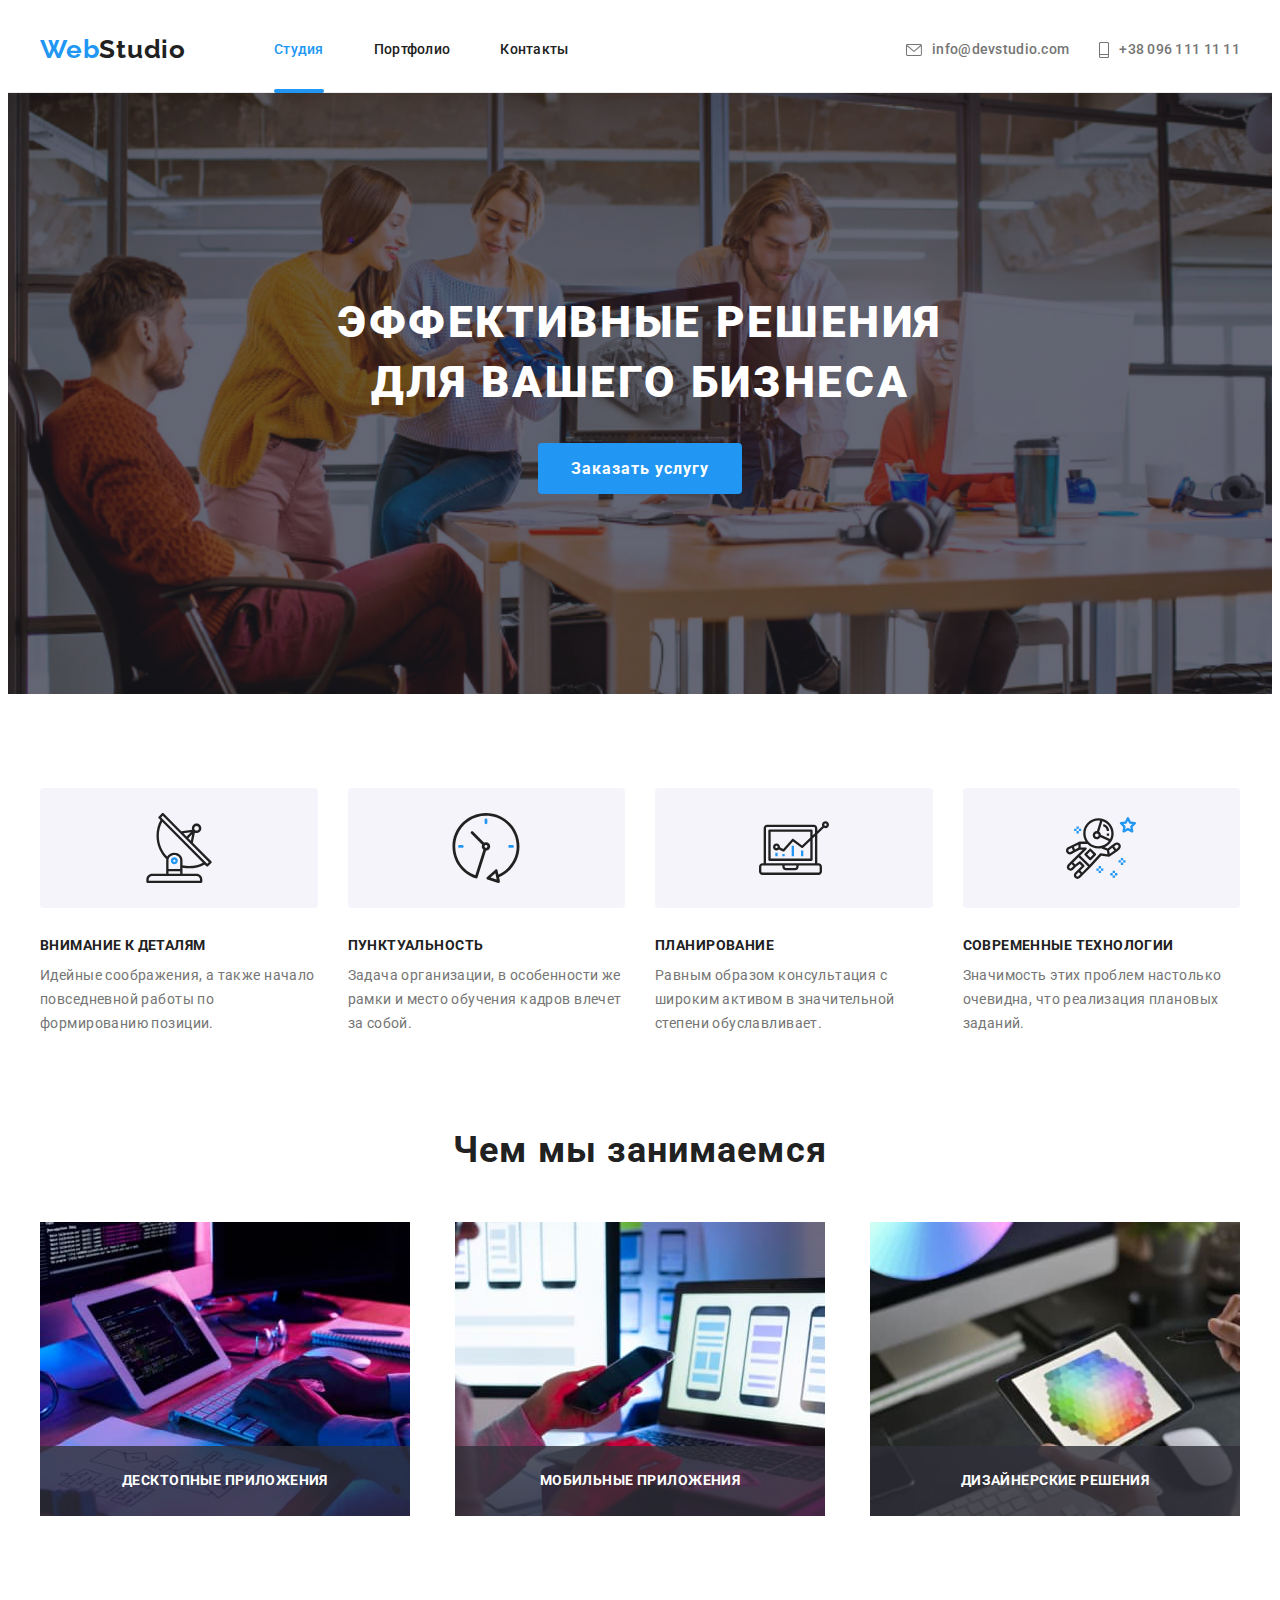
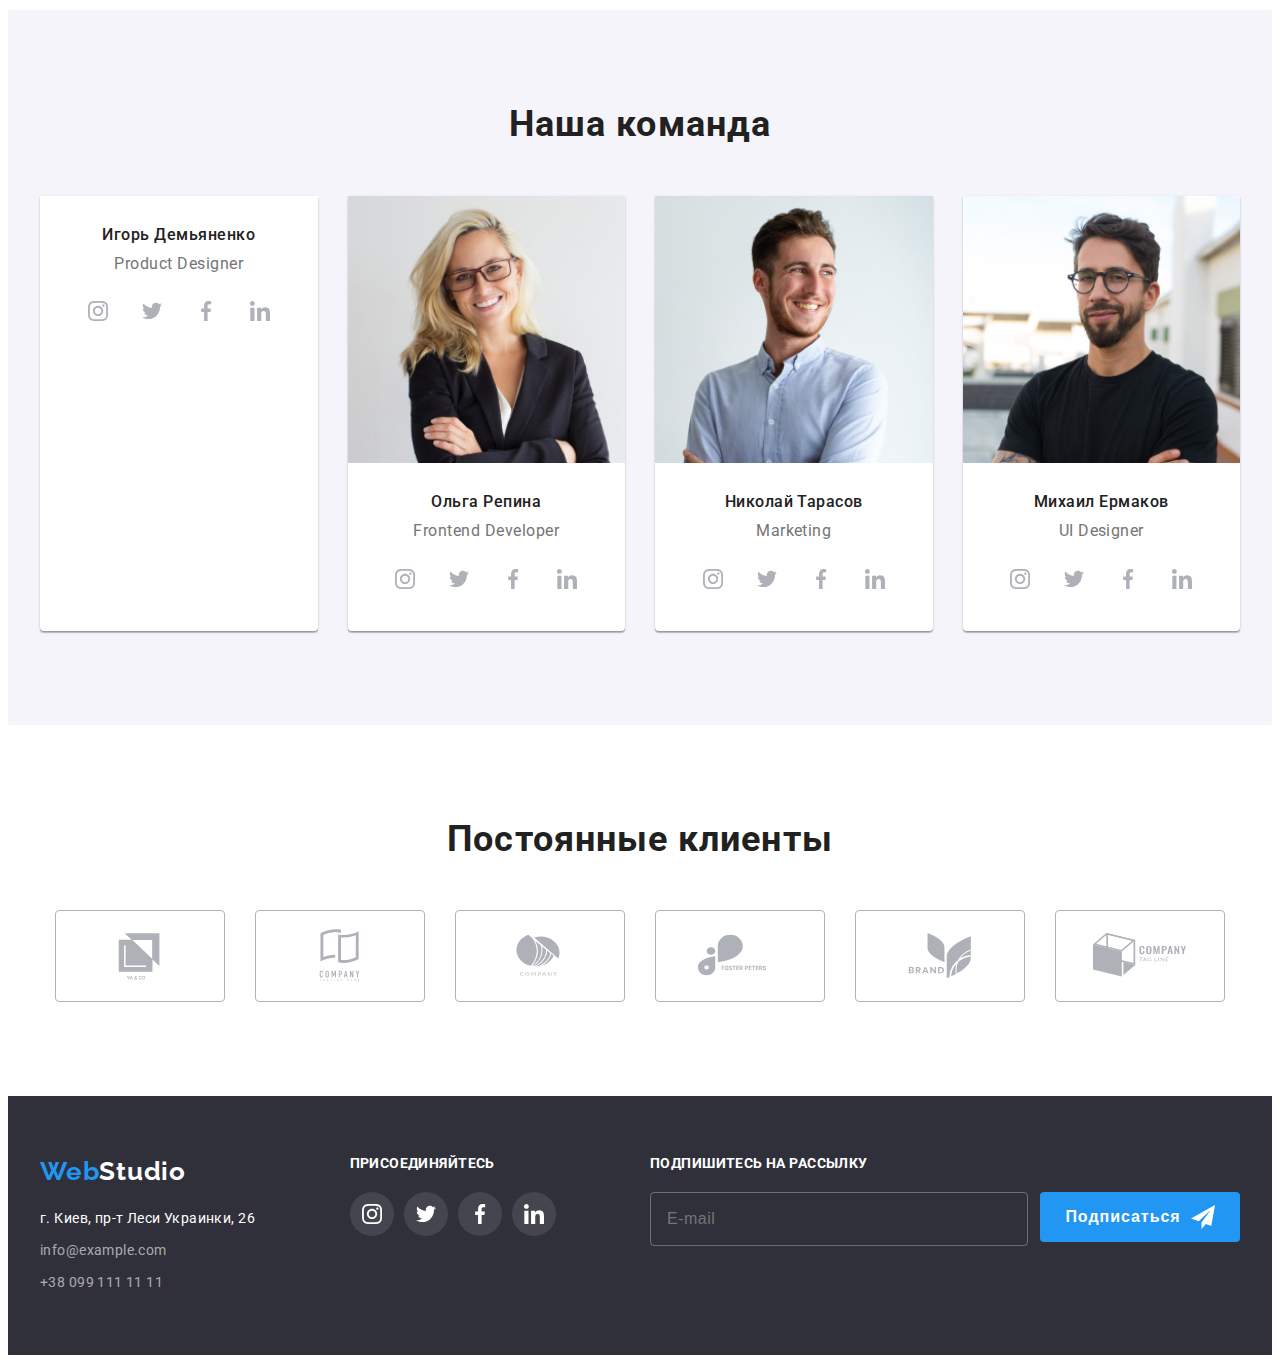
==== commit 0936fd3e: "add some" ====
--- a/index.html
+++ b/index.html
@@ -54,7 +54,7 @@
                         </button>
         
                         <ul class="menu-list">
-                            <li class="menu-list__item"><a href="" class="menu-list__link">Студия</a></li>
+                            <li class="menu-list__item"><a href="" class="menu-list__link current_mob">Студия</a></li>
                             <li class="menu-list__item"><a href="./portfolio.html" class="menu-list__link">Портфолио</a></li>
                             <li class="menu-list__item"><a href="" class="menu-list__link">Контакты</a></li>
                         </ul>
@@ -201,7 +201,7 @@
     
         </div>
         </section>
-        <section class="">
+        <section class="section-work">
             <div class="container work">
             <h2 class="title">Чем мы занимаемся</h2>
 
@@ -237,6 +237,7 @@
                 
                     <source srcset="./images/ihor_mob.jpg 1x, 
                                   ./images/ihor_mob_2x.jpg 2x" media="(min-width: 380px)" />
+                                  <source srcset="./images/bg_img_tab.jpg 1x, ./images/bg_img_"
                 <img class="about-list__link" src="./images/ihor.jpg" alt="Игорь Демьяненко">
                 </picture>
              
--- a/css/main.min.css
+++ b/css/main.min.css
@@ -1,2 +1,2 @@
-.container{width:100%;padding-left:15px;padding-right:15px;margin-left:auto;margin-right:auto}@media screen and (min-width: 480px){.container{width:480px}}@media screen and (min-width: 768px){.container{width:768px}}@media screen and (min-width: 1200px){.container{width:1200px}}.section{padding-top:60px;padding-bottom:60px}@media screen and (min-width: 1200px){.section{padding-top:94px;padding-bottom:94px}}:root{--header-text-color: #212121;--btn-color: #ffffff;--accent-color: #2196f3;--title-color: #212121;--text-color: #757575}.visually-hidden{position:absolute;white-space:nowrap;width:1px;height:1px;overflow:hidden;border:0;padding:0;clip:rect(0 0 0 0);clip-path:inset(50%);margin:-1px}.header-logo,.header-link,.header-link-email,.header-link-tel,.footer-logo,.footer-link-adress,.footer-link-email,.footer-link-tel{text-decoration:none}p,h1,h2,h3,h4{margin:0}ul{list-style:none;margin:0;padding:0}img{display:block;width:100%;height:auto}a{text-decoration:none}body{font-family:"Roboto", sans-serif}button{cursor:pointer}.topic{margin-top:94px;margin-bottom:50px;color:var(--title-color)}.visually-hidden{position:absolute;white-space:nowrap;width:1px;height:1px;overflow:hidden;border:0;padding:0;clip:rect(0 0 0 0);clip-path:inset(50%);margin:-1px}.title{font-weight:700;font-size:28px;line-height:1.18;letter-spacing:.03em;text-align:center;margin-bottom:30px;color:var(--title-color)}@media screen and (min-width: 1200px){.title{font-weight:700;font-size:36px;line-height:1.16;letter-spacing:.03em;margin-bottom:50px}}.backdrop{position:fixed;top:0;left:0;width:100%;height:100%;background-color:rgba(0,0,0,0.2);opacity:1;transition:opacity 250ms cubic-bezier(0.4, 0, 0.2, 1)}.backdrop.is-hidden{opacity:0;pointer-events:none;visibility:hidden}.modal{width:100%;background-color:var(--btn-color);position:absolute;top:50%;left:50%;transform:translate(-50%, -50%);padding:15px}@media screen and (min-width: 480px){.modal{width:450px;padding:40px}}@media screen and (min-width: 1200px){.modal{width:528px}}.modal-btn{position:absolute;top:8px;right:8px;width:30px;height:30px;border-radius:50%;cursor:pointer;background:transparent;border:1px solid rgba(0,0,0,0.1)}.modal-btn-icon:hover{fill:var(--accent-color)}.modal-title{font-weight:700;font-size:20px;line-height:1.5;letter-spacing:.03em;text-align:center;color:var(--header-text-color);margin-bottom:12px}@media screen and (min-width: 1200px){.modal-title{font-weight:700;font-size:20px;line-height:1.15;letter-spacing:.03em}}.form-field+.form-field{margin-top:10px}.modal-input{width:100%;height:40px;border:1px solid rgba(33,33,33,0.2);border-radius:4px;outline:none;padding:12px 42px}.modal-input:hover,.modal-input:focus{border-color:var(--accent-color)}.modal-input-wrap{position:relative}.modal-icon{position:absolute;width:18px;height:18px;left:13px;top:50%;transform:translateY(-50%)}.modal-input:hover+.modal-icon{fill:var(--accent-color)}.modal-input:focus+.modal-icon{fill:var(--accent-color)}.modal-input-comment{display:block;resize:none;width:100%;height:120px;border:1px solid rgba(33,33,33,0.2);border-radius:4px;outline:none;padding:12px 16px}.modal-input-comment::placeholder{font-weight:400;font-size:14px;line-height:1.14;letter-spacing:.01em;color:rgba(117,117,117,0.5)}.modal-input-comment:hover,.modal-input-comment:focus{border-color:var(--accent-color)}.modal-label{font-style:400;font-weight:400;font-size:12px;line-height:1.16;letter-spacing:.01em;color:var(--text-color);margin-bottom:4px;display:flex}.modal-button{width:200px;height:50px;font-style:400;font-weight:700;font-size:16px;line-height:calc(30 / 16);display:block;letter-spacing:0.06em;color:var(--btn-color);background-color:var(--accent-color);text-align:center;margin-right:auto;margin-left:auto;border:1px solid var(--accent-color);border-radius:4px;cursor:pointer;margin-top:30px}.form-checkbox{margin-top:20px}.modal-label-policy{font-weight:400;font-size:12px;line-height:1.16;letter-spacing:.03em;color:var(--text-color);display:flex;align-items:center}@media screen and (min-width: 480px){.modal-label-policy{font-weight:400;font-size:12px;line-height:1.16;letter-spacing:.03em}}@media screen and (min-width: 1200px){.modal-label-policy{font-weight:400;font-size:14px;line-height:1.7;letter-spacing:.03em}}.modal-check-icon{width:16px;height:15px;fill:transparent;align-items:center;justify-content:center}.modal-check-link{color:var(--accent-color);margin-left:5px}.modal-label-policy span{width:16px;height:15px;border:2px solid var(--header-text-color);border-radius:2px;margin-right:7px}.modal-policy:checked+.modal-label-policy span{background-color:var(--accent-color);border:none}.modal-policy:checked+.modal-label-policy svg{fill:var(--btn-color)}.logo{font-family:"Raleway", sans-serif;font-weight:700;font-size:26px;line-height:1.19;letter-spacing:.03em;color:var(--accent-color)}.header-logo-accent{color:var(--header-text-color)}.header-logo-accent:hover,.header-logo-accent:focus{color:var(--accent-color)}.footer-logo-accent{color:white}.footer-logo-accent:hover,.footer-logo-accent:focus{color:var(--accent-color)}.footer-logo{text-align:center;margin-bottom:20px}@media screen and (min-width: 1200px){.footer-logo{text-align:left}}.header{border-bottom:1px solid #ececec}.nav-list{display:none}@media screen and (min-width: 768px){.nav-list{display:flex;margin-left:88px}}.nav{display:flex;align-items:center}.main{display:flex;justify-content:space-between;align-items:center}.nav-list__link{display:block;padding-top:32px;padding-bottom:32px;font-weight:500;font-size:14px;line-height:1.42;letter-spacing:.02em;color:var(--header-text-color);transition:color 250ms cubic-bezier(0.4, 0, 0.2, 1)}.nav-list__link:hover,.nav-list__link:focus{color:var(--accent-color)}.nav-list__item{position:relative}.nav-list__item:not(:last-child){margin-right:50px}.header-adress{display:none}@media screen and (min-width: 768px){.header-adress{display:block}}@media screen and (min-width: 768px) and (min-width: 1200px){.header-adress{margin-left:auto;display:flex;padding:0;align-items:center}}.header-adress__item:not(:last-child){margin-right:30px}.header-adress__link--email{display:flex;align-items:center;font-weight:500;font-size:14px;line-height:1.14;letter-spacing:.02em;color:var(--text-color);transition:color 250ms cubic-bezier(0.4, 0, 0.2, 1)}.header-adress__link--email:hover,.header-adress__link--email:focus{color:var(--accent-color)}@media screen and (min-width: 768px){.header-adress__link--email{margin-bottom:10px}}@media screen and (min-width: 1200px){.header-adress__link--email{margin-bottom:0}}.header-adress__link--tel{display:flex}.header-adress__icon--email{width:16px;height:12px;margin-right:10px;fill:currentColor}.header-adress__icon--tel{width:10px;height:16px;margin-right:10px;fill:currentColor}.header-adress__link--tel{font-weight:500;font-size:14px;line-height:1.14;letter-spacing:.02em;color:var(--text-color);transition:color 250ms cubic-bezier(0.4, 0, 0.2, 1)}.header-adress__link--tel:hover,.header-adress__link--tel:focus{color:var(--accent-color)}.menu-open-icon{width:40px;height:40px}.menu-open-btn{background:transparent;border:none}@media screen and (min-width: 768px){.menu-open-btn{display:none}}.menu-close-icon{width:40px;height:40px}.menu-close-btn{background:transparent;border:none;position:absolute;right:15px;top:10px}.menu__cont{position:fixed;background:#ffffff;width:100vw;height:100vh;top:0px;left:0px;padding-top:48px;padding-bottom:48px;padding-left:40px;z-index:1}.menu__cont .container{display:flex;flex-direction:column;justify-content:space-between;height:100%}.menu-list__link{font-weight:500;font-size:40px;line-height:1.17;letter-spacing:0.02em;color:#212121}.menu-list__item:not(:last-child){margin-bottom:32px}.menu-adress__item:not(:last-child){margin-bottom:32px}.menu-social-list{display:flex;justify-content:flex-start}.menu-adress__link--tel{font-weight:500;font-size:34px;line-height:calc(40 / 34);letter-spacing:0.02em;color:#2196F3}.menu-adress__link--email{font-weight:500;font-size:24px;line-height:28px;letter-spacing:0.02em;color:#757575}.menu-social-list__img{font-weight:500;font-size:18px;line-height:calc(22 / 18);letter-spacing:0.02em;color:#2196F3}.menu-social-list__item:not(:last-child){border-right:1px solid rgba(33,33,33,0.2)}.menu-social-list__item{padding-right:10px;padding-left:10px}.menu-social-list__item:first-child{padding-left:0px}.menu-social-list__item:last-child{padding-right:0px}.is-hidden{opacity:0;pointer-events:none;visibility:hidden}.current{color:var(--accent-color)}.current::after{display:inline-block;position:absolute;content:"";width:100%;height:4px;background-color:var(--accent-color);border-radius:2px;left:0;bottom:-1px}.hero{text-align:center;padding-top:118px;padding-bottom:118px;width:100%;margin-left:auto;margin-right:auto;background-repeat:no-repeat;background-size:cover;background-color:#2f303a;background-image:linear-gradient(rgba(47,48,58,0.4), rgba(47,48,58,0.4)),url("../images/bg_img_mob.jpg")}@media (min-device-pixel-ratio: 2), (min-resolution: 192dpi), (min-resolution: 2dppx){.hero{background-image:linear-gradient(rgba(47,48,58,0.4), rgba(47,48,58,0.4)),url(../images/bg_img__mob_2x.jpg)}}@media screen and (min-width: 768px){.hero{background-image:linear-gradient(rgba(47,48,58,0.4), rgba(47,48,58,0.4)),url(../images/bg_img_tab.jpg)}}@media screen and (min-width: 768px) and (min-device-pixel-ratio: 2), screen and (min-width: 768px) and (min-resolution: 192dpi), screen and (min-width: 768px) and (min-resolution: 2dppx){.hero{background-image:linear-gradient(rgba(47,48,58,0.4), rgba(47,48,58,0.4)),url(../images/bg_img_tab_2x.jpg)}}@media screen and (min-width: 1200px){.hero{padding-top:200px;padding-bottom:200px;background-image:linear-gradient(rgba(47,48,58,0.4), rgba(47,48,58,0.4)),url(../images/bg_img.jpg)}}@media screen and (min-width: 1200px) and (min-device-pixel-ratio: 2), screen and (min-width: 1200px) and (min-resolution: 192dpi), screen and (min-width: 1200px) and (min-resolution: 2dppx){.hero{background-image:linear-gradient(rgba(47,48,58,0.4), rgba(47,48,58,0.4)),url(../images/bg_img_2x.jpg)}}.hero__title{font-weight:900;font-size:26px;line-height:1.62;letter-spacing:.06em;margin-bottom:30px;text-transform:uppercase;text-align:center;color:var(--btn-color)}@media screen and (min-width: 1200px){.hero__title{font-weight:900;font-size:44px;line-height:1.36;letter-spacing:.06em}}.hero__btn{border-radius:4px;padding:10px 32px;border:1px solid transparent;font-family:inherit;font-weight:700;font-size:16px;line-height:1.87;letter-spacing:.06em;color:var(--btn-color)}.hero__btn{background-color:var(--accent-color)}.reasons-list{justify-content:space-between;margin-bottom:-30px}@media screen and (min-width: 768px){.reasons-list{display:flex;flex-wrap:wrap;margin-left:-30px}}.reasons-list__item{margin-bottom:30px;width:100%}@media screen and (min-width: 768px){.reasons-list__item{width:calc(100% / 2 - 30px);margin-left:30px}}@media screen and (min-width: 1200px){.reasons-list__item{width:calc(100% / 4 - 30px)}}.reasons-list__icon--link{height:120px;background-color:#f5f4fa;display:flex;border-radius:4px;margin-bottom:30px;align-items:center;justify-content:center}.reasons-list__pre--titile{margin-bottom:10px;text-align:center;font-weight:700;font-size:14px;line-height:1.14;letter-spacing:.03em;text-transform:uppercase;color:var(--title-color)}@media screen and (min-width: 768px){.reasons-list__pre--titile{text-align:left}}@media screen and (min-width: 1200px){.reasons-list__pre--titile{text-align:left}}@media screen and (max-width: 1200px){.work{display:none}}@media screen and (min-width: 1200px){.work{margin-bottom:94px}}.reasons-list__text{font-size:14px;line-height:1.71;letter-spacing:0.03em;color:var(--text-color)}.work-list__link{width:370px}.work-list{display:flex;flex-wrap:wrap;justify-content:space-between}.work-list__img{width:370px;height:294px;position:relative}.work-list__actions{position:absolute;display:flex;text-align:center;width:370px;height:70px;background-color:rgba(47,48,58,0.8);bottom:0;justify-content:center;align-items:center;font-weight:700;font-size:14px;line-height:1.14;letter-spacing:.03em;text-transform:uppercase;color:var(--btn-color)}.about{background-color:#f5f4fa}.about-list{margin-bottom:-30px}@media screen and (min-width: 768px){.about-list{margin-right:-30px;display:flex;flex-wrap:wrap}}.about-list__name{padding-top:30px;padding-bottom:30px}.about-list__item{width:100%;border-radius:4px;background:#ffffff;box-shadow:0px 1px 3px rgba(0,0,0,0.12),0px 1px 1px rgba(0,0,0,0.14),0px 2px 1px rgba(0,0,0,0.2);border-radius:0px 0px 4px 4px;margin-bottom:30px}@media screen and (min-width: 768px){.about-list__item{margin-right:30px;width:calc(100% / 2 - 30px)}}@media screen and (min-width: 1200px){.about-list__item{margin-right:30px;width:calc(100% / 4 - 30px)}}.about-list__link{width:100%;margin-left:auto;margin-right:auto}.about-title{margin-bottom:50px;font-weight:700;font-size:36px;line-height:1.16;letter-spacing:.03em;color:var(--title-color)}.about-list__pre--title{margin-bottom:10px;font-weight:500;font-size:16px;line-height:1.18;letter-spacing:.03em;text-align:center;color:var(--title-color)}.about-list__text{font-size:16px;line-height:1.18;letter-spacing:0.03em;text-align:center;color:var(--text-color);margin-bottom:16px}.about-social-list{display:flex;justify-content:center}.about-social-list__link{width:44px;height:44px;background-color:var(--btn-color);border-radius:50%;display:flex;align-items:center;justify-content:center;transition:background-color 250ms cubic-bezier(0.4, 0, 0.2, 1)}.about-social-list__link:hover,.about-social-list__link:focus{background-color:var(--accent-color)}.about-social-list__item:not(:last-child){margin-right:10px}.about-social-list__icon{fill:#afb1b8;transition:fill 250ms cubic-bezier(0.4, 0, 0.2, 1)}.about-social-list__link:hover .about-social-list__icon,.about-social-list__link:focus .about-social-list__icon{fill:var(--btn-color)}.partners-title{margin-bottom:50px;font-weight:700;font-size:36px;line-height:1.16;letter-spacing:.03em;text-align:center;color:var(--header-text-color)}.partners-list__link{display:flex;width:100%;height:92px;border:1px solid #afb1b8;box-sizing:border-box;border-radius:4px;align-items:center;justify-content:center;transition:border-color 250ms cubic-bezier(0.4, 0, 0.2, 1)}.partners-list__link:hover,.partners-list__link:focus{border-color:var(--accent-color)}.partners-list__icon{fill:#afb1b8;transition:fill 250ms cubic-bezier(0.4, 0, 0.2, 1)}.partners-list__link:hover .partners-list__icon,.partners-list__link:focus .partners-list__icon{fill:var(--accent-color)}.partners-list{display:flex;flex-wrap:wrap;justify-content:center;margin-bottom:-30px;margin-left:-30px}.partners-list__item{width:calc(100% / 2 - 30px);margin-bottom:30px;margin-left:30px}@media screen and (min-width: 768px){.partners-list__item{width:calc(100% / 3 - 30px)}}@media screen and (min-width: 1200px){.partners-list__item{width:170px;display:flex;flex-wrap:nowrap}}.filtr-list{display:flex;flex-wrap:wrap;margin-bottom:40px;margin-top:-15px}@media screen and (min-width: 768px){.filtr-list{justify-content:center;margin-bottom:30px}}@media screen and (min-width: 1200px){.filtr-list{margin-bottom:50px;justify-content:center}}.filtr-list__item{flex-wrap:wrap;margin-top:15px}.filtr-list__item:not(:last-child){margin-right:8px}.filtr-list__btm{font-family:inherit;font-weight:500;font-size:16px;line-height:1.62;letter-spacing:.03em;color:var(--header-text-color);cursor:pointer;border-radius:4px;border:none;padding-top:6px;padding-right:22px;padding-bottom:6px;padding-left:22px;transition:color 250ms cubic-bezier(0.4, 0, 0.2, 1),background-color 250ms cubic-bezier(0.4, 0, 0.2, 1),box-shadow 250ms cubic-bezier(0.4, 0, 0.2, 1)}.filtr-list__btm:hover,.filtr-list__btm:focus{background-color:var(--accent-color);color:var(--btn-color);box-shadow:0px 3px 1px rgba(0,0,0,0.1),0px 1px 2px rgba(0,0,0,0.08),0px 2px 2px rgba(0,0,0,0.12)}.gallery-list{display:flex;flex-wrap:wrap;margin-bottom:-30px}@media screen and (min-width: 768px){.gallery-list{margin-right:-30px}}.gallery-list__item{width:100%;margin-bottom:30px;background:#ffffff;border:1px solid #eeeeee;box-sizing:border-box;cursor:pointer}@media screen and (min-width: 768px){.gallery-list__item{width:calc( 100% / 2 - 30px);margin-right:30px}}@media screen and (min-width: 1200px){.gallery-list__item{width:calc( 100% / 3 - 30px)}}.gallery-list__item:hover,.gallery-list__item:focus{box-shadow:0px 1px 1px rgba(0,0,0,0.12),0px 4px 4px rgba(0,0,0,0.06),1px 4px 6px rgba(0,0,0,0.16)}.gallery-list__img{position:relative;overflow:hidden;width:100%}.gallery-list__top--text{display:flex;position:absolute;top:0;left:0;font-weight:500;font-size:18px;line-height:1.55;letter-spacing:.03em;text-align:center;color:var(--btn-color);background-color:var(--accent-color);height:100%;width:100%;align-items:center;transform:translateY(100%);transition:transform 250ms linear}.gallery-list__item:hover .gallery-list__top--text,.gallery-list__item:focus .gallery-list__top--text{transform:translateY(0%)}.gallery-link{display:block}.gallery-desk{padding-top:20px;padding-bottom:20px;padding-left:24px;padding-right:24px}.gallery-list__title{margin-bottom:4px;font-weight:700;font-size:18px;line-height:2;letter-spacing:.06em;color:var(--title-color)}.gallery-list__text{font-weight:400;font-size:16px;line-height:1.87;letter-spacing:.03em;color:var(--text-color)}footer{padding-top:60px;padding-bottom:60px;background-color:#2f303a}.footer-contakt{margin-bottom:60px}@media screen and (min-width: 768px){.footer-contakt{margin-bottom:0}}.footer-list__item:not(:last-child){margin-bottom:8px}.footer-list{text-align:center}@media screen and (min-width: 1200px){.footer-list{text-align:left;margin-bottom:0px}}.footer-list__adress{font-style:normal;font-size:14px;line-height:1.71;letter-spacing:0.03em;color:#ffffff;transition:color 250ms cubic-bezier(0.4, 0, 0.2, 1)}.footer-list__adress:hover,.footer-list__adress:focus{color:var(--accent-color)}.footer-list__email{font-style:normal;font-weight:400;font-size:14px;line-height:1.71;letter-spacing:.03em;color:rgba(255,255,255,0.6);transition:color 250ms cubic-bezier(0.4, 0, 0.2, 1)}.footer-list__email:hover,.footer-list__email:focus{color:var(--accent-color)}.footer-list__tel{font-style:normal;font-weight:400;font-size:14px;line-height:1.71;letter-spacing:.03em;color:rgba(255,255,255,0.6);transition:color 250ms cubic-bezier(0.4, 0, 0.2, 1)}.footer-list__tel:hover,.footer-list__tel:focus{color:var(--accent-color)}.footer-title{margin-bottom:20px;font-weight:700;font-size:14px;line-height:1.14;letter-spacing:.03em;text-transform:uppercase;color:var(--btn-color);text-align:center}@media screen and (min-width: 1200px){.footer-title{text-align:left}}.footer-social-list{display:flex}.footer-social-list__link{width:44px;height:44px;background-color:rgba(255,255,255,0.1);border-radius:50%;align-items:center;justify-content:center;display:flex;transition:background-color 250ms cubic-bezier(0.4, 0, 0.2, 1)}.footer-social-list__link:hover,.footer-social-list__link:focus{background-color:var(--accent-color)}.footer-social-list__item:not(:last-child){margin-right:10px}.footer-social-list__icon{fill:var(--btn-color)}.footer-container{display:flex;align-items:baseline;align-items:center}@media screen and (max-width: 767px){.footer-container{flex-direction:column}}@media screen and (min-width: 768px){.footer-container{display:flex;flex-wrap:wrap;justify-content:space-around;align-items:flex-start}}@media screen and (min-width: 1200px){.footer-container{flex-wrap:nowrap;justify-content:space-between}}.footer-social{margin-bottom:60px}@media screen and (min-width: 768px){.footer-social{margin-bottom:0}}.footer-sent{display:block;padding-left:auto;padding-right:auto}@media screen and (min-width: 768px){.footer-sent{margin-top:60px}}@media screen and (min-width: 1200px){.footer-sent{margin-top:0}}@media screen and (min-width: 1200px){.footer-sent-form{display:flex}}.footer-sent__input{height:50px;border:1px solid rgba(255,255,255,0.3);border-radius:4px;background-color:transparent;padding-left:16px;font-weight:400;font-size:16px;line-height:1.25;letter-spacing:.03em;display:flex;align-items:center;color:rgba(255,255,255,0.6)}@media screen and (min-width: 768px){.footer-sent__input{width:358px}}.footer-sent__btn{width:200px;height:50px;margin-left:auto;margin-right:auto;margin-top:20px;font-weight:700;font-size:16px;line-height:1.87;letter-spacing:.06em;display:flex;align-items:center;justify-content:center;color:var(--btn-color);background-color:var(--accent-color);cursor:pointer;border-radius:4px;border-color:transparent;transition:box-shadow 250ms cubic-bezier(0.4, 0, 0.2, 1)}@media screen and (min-width: 1200px){.footer-sent__btn{margin-top:0px;margin-left:12px}}.footer-sent__btn:hover,.footer-sent__btn:focus{box-shadow:0px 4px 4px rgba(0,0,0,0.15)}.footer-sent__icon{width:24px;height:24px;fill:var(--btn-color);margin-left:10px}
+:root{--header-text-color: #212121;--btn-color: #ffffff;--accent-color: #2196f3;--title-color: #212121;--text-color: #757575}.visually-hidden{position:absolute;white-space:nowrap;width:1px;height:1px;overflow:hidden;border:0;padding:0;clip:rect(0 0 0 0);clip-path:inset(50%);margin:-1px}.visually-hidden{position:absolute;white-space:nowrap;width:1px;height:1px;overflow:hidden;border:0;padding:0;clip:rect(0 0 0 0);clip-path:inset(50%);margin:-1px}.header-logo,.header-link,.header-link-email,.header-link-tel,.footer-logo,.footer-link-adress,.footer-link-email,.footer-link-tel{text-decoration:none}p,h1,h2,h3,h4{margin:0}ul{list-style:none;margin:0;padding:0}img{display:block;width:100%;height:auto}a{text-decoration:none}body{font-family:"Roboto", sans-serif}button{cursor:pointer}.topic{margin-top:94px;margin-bottom:50px;color:var(--title-color)}.title{font-weight:700;font-size:28px;line-height:1.18;letter-spacing:.03em;text-align:center;margin-bottom:30px;color:var(--title-color)}@media screen and (min-width: 1200px){.title{font-weight:700;font-size:36px;line-height:1.16;letter-spacing:.03em;margin-bottom:50px}}.backdrop{position:fixed;top:0;left:0;width:100%;height:100%;background-color:rgba(0,0,0,0.2);opacity:1;transition:opacity 250ms cubic-bezier(0.4, 0, 0.2, 1)}.backdrop.is-hidden{opacity:0;pointer-events:none;visibility:hidden}.modal{width:100%;background-color:var(--btn-color);position:absolute;top:50%;left:50%;transform:translate(-50%, -50%);padding:15px}@media screen and (min-width: 480px){.modal{width:450px;padding:40px}}@media screen and (min-width: 1200px){.modal{width:528px}}.modal-btn{position:absolute;top:8px;right:8px;width:30px;height:30px;border-radius:50%;cursor:pointer;background:transparent;border:1px solid rgba(0,0,0,0.1)}.modal-btn-icon:hover{fill:var(--accent-color)}.modal-title{font-weight:700;font-size:20px;line-height:1.5;letter-spacing:.03em;text-align:center;color:var(--header-text-color);margin-bottom:12px}@media screen and (min-width: 1200px){.modal-title{font-weight:700;font-size:20px;line-height:1.15;letter-spacing:.03em}}.form-field+.form-field{margin-top:10px}.modal-input{width:100%;height:40px;border:1px solid rgba(33,33,33,0.2);border-radius:4px;outline:none;padding:12px 42px}.modal-input:hover,.modal-input:focus{border-color:var(--accent-color)}.modal-input-wrap{position:relative}.modal-icon{position:absolute;width:18px;height:18px;left:13px;top:50%;transform:translateY(-50%)}.modal-input:hover+.modal-icon{fill:var(--accent-color)}.modal-input:focus+.modal-icon{fill:var(--accent-color)}.modal-input-comment{display:block;resize:none;width:100%;height:120px;border:1px solid rgba(33,33,33,0.2);border-radius:4px;outline:none;padding:12px 16px}.modal-input-comment::placeholder{font-weight:400;font-size:14px;line-height:1.14;letter-spacing:.01em;color:rgba(117,117,117,0.5)}.modal-input-comment:hover,.modal-input-comment:focus{border-color:var(--accent-color)}.modal-label{font-style:400;font-weight:400;font-size:12px;line-height:1.16;letter-spacing:.01em;color:var(--text-color);margin-bottom:4px;display:flex}.modal-button{width:200px;height:50px;font-style:400;font-weight:700;font-size:16px;line-height:calc(30 / 16);display:block;letter-spacing:0.06em;color:var(--btn-color);background-color:var(--accent-color);text-align:center;margin-right:auto;margin-left:auto;border:1px solid var(--accent-color);border-radius:4px;cursor:pointer;margin-top:30px}.form-checkbox{margin-top:20px}.modal-label-policy{font-weight:400;font-size:12px;line-height:1.16;letter-spacing:.03em;color:var(--text-color);display:flex;align-items:center}@media screen and (min-width: 480px){.modal-label-policy{font-weight:400;font-size:12px;line-height:1.16;letter-spacing:.03em}}@media screen and (min-width: 1200px){.modal-label-policy{font-weight:400;font-size:14px;line-height:1.7;letter-spacing:.03em}}.modal-check-icon{width:16px;height:15px;fill:transparent;align-items:center;justify-content:center}.modal-check-link{color:var(--accent-color);margin-left:5px}.modal-label-policy span{width:16px;height:15px;border:2px solid var(--header-text-color);border-radius:2px;margin-right:7px}.modal-policy:checked+.modal-label-policy span{background-color:var(--accent-color);border:none}.modal-policy:checked+.modal-label-policy svg{fill:var(--btn-color)}.container{width:100%;padding-left:15px;padding-right:15px;margin-left:auto;margin-right:auto}@media screen and (min-width: 480px){.container{width:480px}}@media screen and (min-width: 768px){.container{width:768px}}@media screen and (min-width: 1200px){.container{width:1200px}}.section{padding-top:60px;padding-bottom:60px}@media screen and (min-width: 1200px){.section{padding-top:94px;padding-bottom:94px}}.section__filter{padding-top:60px;padding-bottom:40px}@media screen and (min-width: 768px){.section__filter{padding-bottom:30px}}@media screen and (min-width: 1200px){.section__filter{padding-top:94px;padding-bottom:50px}}.section-gallery{padding-top:40px}@media screen and (min-width: 768px){.section-gallery{padding-top:30px}}@media screen and (min-width: 1200px){.section-gallery{padding-top:50px}}@media screen and (min-width: 1200px){.section-work{padding-bottom:94px}}.logo{font-family:"Raleway", sans-serif;font-weight:700;font-size:26px;line-height:1.19;letter-spacing:.03em;color:var(--accent-color)}.header-logo-accent{color:var(--header-text-color)}.header-logo-accent:hover,.header-logo-accent:focus{color:var(--accent-color)}.footer-logo-accent{color:white}.footer-logo-accent:hover,.footer-logo-accent:focus{color:var(--accent-color)}.footer-logo{text-align:center;margin-bottom:20px}@media screen and (min-width: 1200px){.footer-logo{text-align:left}}.header{border-bottom:1px solid #ececec}.nav-list{display:none}@media screen and (min-width: 768px){.nav-list{display:flex;margin-left:88px}}.nav{display:flex;align-items:center}.main{display:flex;justify-content:space-between;align-items:center}.nav-list__link{display:block;padding-top:32px;padding-bottom:32px;font-weight:500;font-size:14px;line-height:1.42;letter-spacing:.02em;color:var(--header-text-color);transition:color 250ms cubic-bezier(0.4, 0, 0.2, 1)}.nav-list__link:hover,.nav-list__link:focus{color:var(--accent-color)}.nav-list__item{position:relative}.nav-list__item:not(:last-child){margin-right:50px}.header-adress{display:none}@media screen and (min-width: 768px){.header-adress{display:block}}@media screen and (min-width: 768px) and (min-width: 1200px){.header-adress{margin-left:auto;display:flex;padding:0;align-items:center}}.header-adress__item:not(:last-child){margin-right:30px}.header-adress__link--email{display:flex;align-items:center;font-weight:500;font-size:14px;line-height:1.14;letter-spacing:.02em;color:var(--text-color);transition:color 250ms cubic-bezier(0.4, 0, 0.2, 1)}.header-adress__link--email:hover,.header-adress__link--email:focus{color:var(--accent-color)}@media screen and (min-width: 768px){.header-adress__link--email{margin-bottom:10px}}@media screen and (min-width: 1200px){.header-adress__link--email{margin-bottom:0}}.header-adress__link--tel{display:flex}.header-adress__icon--email{width:16px;height:12px;margin-right:10px;fill:currentColor}.header-adress__icon--tel{width:10px;height:16px;margin-right:10px;fill:currentColor}.header-adress__link--tel{font-weight:500;font-size:14px;line-height:1.14;letter-spacing:.02em;color:var(--text-color);transition:color 250ms cubic-bezier(0.4, 0, 0.2, 1)}.header-adress__link--tel:hover,.header-adress__link--tel:focus{color:var(--accent-color)}.menu-open-icon{width:40px;height:40px}.menu-open-btn{background:transparent;border:none}@media screen and (min-width: 768px){.menu-open-btn{display:none}}.menu-close-icon{width:40px;height:40px}.menu-close-btn{background:transparent;border:none;position:absolute;right:15px;top:10px}.menu__cont{position:fixed;background:#ffffff;width:100vw;height:100vh;top:0px;left:0px;padding-top:48px;padding-bottom:48px;padding-left:40px;z-index:1}.menu__cont .container{display:flex;flex-direction:column;justify-content:space-between;height:100%}.menu-list__link{font-weight:500;font-size:40px;line-height:1.17;letter-spacing:0.02em;color:#212121}.menu-list__item:not(:last-child){margin-bottom:32px}.menu-adress__item:not(:last-child){margin-bottom:32px}.menu-social-list{display:flex;justify-content:flex-start}.menu-adress__link--tel{font-weight:500;font-size:34px;line-height:calc(40 / 34);letter-spacing:0.02em;color:#2196F3}.menu-adress__link--email{font-weight:500;font-size:24px;line-height:28px;letter-spacing:0.02em;color:#757575}.menu-social-list__img{font-weight:500;font-size:18px;line-height:calc(22 / 18);letter-spacing:0.02em;color:#2196F3}.menu-social-list__item:not(:last-child){border-right:1px solid rgba(33,33,33,0.2)}.menu-social-list__item{padding-right:10px;padding-left:10px}.menu-social-list__item:first-child{padding-left:0px}.menu-social-list__item:last-child{padding-right:0px}.is-hidden{opacity:0;pointer-events:none;visibility:hidden}.current{color:var(--accent-color)}.current::after{display:inline-block;position:absolute;content:"";width:100%;height:4px;background-color:var(--accent-color);border-radius:2px;left:0;bottom:-1px}.current_mob{color:var(--accent-color)}.hero{text-align:center;padding-top:118px;padding-bottom:118px;width:100%;margin-left:auto;margin-right:auto;background-repeat:no-repeat;background-size:cover;background-color:#2f303a;background-image:linear-gradient(rgba(47,48,58,0.4), rgba(47,48,58,0.4)),url("../images/bg_img_mob.jpg")}@media (min-device-pixel-ratio: 2), (min-resolution: 192dpi), (min-resolution: 2dppx){.hero{background-image:linear-gradient(rgba(47,48,58,0.4), rgba(47,48,58,0.4)),url(../images/bg_img__mob_2x.jpg)}}@media screen and (min-width: 768px){.hero{background-image:linear-gradient(rgba(47,48,58,0.4), rgba(47,48,58,0.4)),url(../images/bg_img_tab.jpg)}}@media screen and (min-width: 768px) and (min-device-pixel-ratio: 2), screen and (min-width: 768px) and (min-resolution: 192dpi), screen and (min-width: 768px) and (min-resolution: 2dppx){.hero{background-image:linear-gradient(rgba(47,48,58,0.4), rgba(47,48,58,0.4)),url(../images/bg_img_tab_2x.jpg)}}@media screen and (min-width: 1200px){.hero{padding-top:200px;padding-bottom:200px;background-image:linear-gradient(rgba(47,48,58,0.4), rgba(47,48,58,0.4)),url(../images/bg_img.jpg)}}@media screen and (min-width: 1200px) and (min-device-pixel-ratio: 2), screen and (min-width: 1200px) and (min-resolution: 192dpi), screen and (min-width: 1200px) and (min-resolution: 2dppx){.hero{background-image:linear-gradient(rgba(47,48,58,0.4), rgba(47,48,58,0.4)),url(../images/bg_img_2x.jpg)}}.hero__title{font-weight:900;font-size:26px;line-height:1.62;letter-spacing:.06em;margin-bottom:30px;text-transform:uppercase;text-align:center;color:var(--btn-color)}@media screen and (min-width: 1200px){.hero__title{font-weight:900;font-size:44px;line-height:1.36;letter-spacing:.06em}}.hero__btn{border-radius:4px;padding:10px 32px;border:1px solid transparent;font-family:inherit;font-weight:700;font-size:16px;line-height:1.87;letter-spacing:.06em;color:var(--btn-color)}.hero__btn{background-color:var(--accent-color)}.reasons-list{justify-content:space-between;margin-bottom:-30px}@media screen and (min-width: 768px){.reasons-list{display:flex;flex-wrap:wrap;margin-left:-30px}}.reasons-list__item{margin-bottom:30px;width:100%}@media screen and (min-width: 768px){.reasons-list__item{width:calc(100% / 2 - 30px);margin-left:30px}}@media screen and (min-width: 1200px){.reasons-list__item{width:calc(100% / 4 - 30px)}}.reasons-list__icon--link{height:120px;background-color:#f5f4fa;display:flex;border-radius:4px;margin-bottom:30px;align-items:center;justify-content:center}.reasons-list__pre--titile{margin-bottom:10px;text-align:center;font-weight:700;font-size:14px;line-height:1.14;letter-spacing:.03em;text-transform:uppercase;color:var(--title-color)}@media screen and (min-width: 768px){.reasons-list__pre--titile{text-align:left}}@media screen and (min-width: 1200px){.reasons-list__pre--titile{text-align:left}}@media screen and (max-width: 1200px){.work{display:none}}.reasons-list__text{font-size:14px;line-height:1.71;letter-spacing:0.03em;color:var(--text-color)}.work-list__link{width:370px}.work-list{display:flex;flex-wrap:wrap;justify-content:space-between}.work-list__img{width:370px;height:294px;position:relative}.work-list__actions{position:absolute;display:flex;text-align:center;width:370px;height:70px;background-color:rgba(47,48,58,0.8);bottom:0;justify-content:center;align-items:center;font-weight:700;font-size:14px;line-height:1.14;letter-spacing:.03em;text-transform:uppercase;color:var(--btn-color)}.about{background-color:#f5f4fa}.about-list{margin-bottom:-30px}@media screen and (min-width: 768px){.about-list{margin-right:-30px;display:flex;flex-wrap:wrap}}.about-list__name{padding-top:30px;padding-bottom:30px}.about-list__item{width:100%;border-radius:4px;background:#ffffff;box-shadow:0px 1px 3px rgba(0,0,0,0.12),0px 1px 1px rgba(0,0,0,0.14),0px 2px 1px rgba(0,0,0,0.2);border-radius:0px 0px 4px 4px;margin-bottom:30px}@media screen and (min-width: 768px){.about-list__item{margin-right:30px;width:calc(100% / 2 - 30px)}}@media screen and (min-width: 1200px){.about-list__item{margin-right:30px;width:calc(100% / 4 - 30px)}}.about-list__link{width:100%;margin-left:auto;margin-right:auto}.about-title{margin-bottom:50px;font-weight:700;font-size:36px;line-height:1.16;letter-spacing:.03em;color:var(--title-color)}.about-list__pre--title{margin-bottom:10px;font-weight:500;font-size:16px;line-height:1.18;letter-spacing:.03em;text-align:center;color:var(--title-color)}.about-list__text{font-size:16px;line-height:1.18;letter-spacing:0.03em;text-align:center;color:var(--text-color);margin-bottom:16px}.about-social-list{display:flex;justify-content:center}.about-social-list__link{width:44px;height:44px;background-color:var(--btn-color);border-radius:50%;display:flex;align-items:center;justify-content:center;transition:background-color 250ms cubic-bezier(0.4, 0, 0.2, 1)}.about-social-list__link:hover,.about-social-list__link:focus{background-color:var(--accent-color)}.about-social-list__item:not(:last-child){margin-right:10px}.about-social-list__icon{fill:#afb1b8;transition:fill 250ms cubic-bezier(0.4, 0, 0.2, 1)}.about-social-list__link:hover .about-social-list__icon,.about-social-list__link:focus .about-social-list__icon{fill:var(--btn-color)}.partners-title{margin-bottom:50px;font-weight:700;font-size:36px;line-height:1.16;letter-spacing:.03em;text-align:center;color:var(--header-text-color)}.partners-list__link{display:flex;width:100%;height:92px;border:1px solid #afb1b8;box-sizing:border-box;border-radius:4px;align-items:center;justify-content:center;transition:border-color 250ms cubic-bezier(0.4, 0, 0.2, 1)}.partners-list__link:hover,.partners-list__link:focus{border-color:var(--accent-color)}.partners-list__icon{fill:#afb1b8;transition:fill 250ms cubic-bezier(0.4, 0, 0.2, 1)}.partners-list__link:hover .partners-list__icon,.partners-list__link:focus .partners-list__icon{fill:var(--accent-color)}.partners-list{display:flex;flex-wrap:wrap;justify-content:center;margin-bottom:-30px;margin-left:-30px}.partners-list__item{width:calc(100% / 2 - 30px);margin-bottom:30px;margin-left:30px}@media screen and (min-width: 768px){.partners-list__item{width:calc(100% / 3 - 30px)}}@media screen and (min-width: 1200px){.partners-list__item{width:170px;display:flex;flex-wrap:nowrap}}.filtr-list{display:flex;flex-wrap:wrap;margin-top:-15px;margin-right:-8px}@media screen and (min-width: 768px){.filtr-list{justify-content:center}}@media screen and (min-width: 1200px){.filtr-list{justify-content:center}}.filtr-list__item{flex-wrap:wrap;margin-top:15px}.filtr-list__item:not(:last-child){margin-right:8px}.filtr-list__btm{font-family:inherit;font-weight:500;font-size:16px;line-height:1.62;letter-spacing:.03em;color:var(--header-text-color);cursor:pointer;border-radius:4px;border:none;padding-top:6px;padding-right:22px;padding-bottom:6px;padding-left:22px;transition:color 250ms cubic-bezier(0.4, 0, 0.2, 1),background-color 250ms cubic-bezier(0.4, 0, 0.2, 1),box-shadow 250ms cubic-bezier(0.4, 0, 0.2, 1)}.filtr-list__btm:hover,.filtr-list__btm:focus{background-color:var(--accent-color);color:var(--btn-color);box-shadow:0px 3px 1px rgba(0,0,0,0.1),0px 1px 2px rgba(0,0,0,0.08),0px 2px 2px rgba(0,0,0,0.12)}.gallery-list{display:flex;flex-wrap:wrap;margin-bottom:-30px}@media screen and (min-width: 768px){.gallery-list{margin-right:-30px}}.gallery-list__item{width:100%;margin-bottom:30px;background:#ffffff;border:1px solid #eeeeee;box-sizing:border-box;cursor:pointer}@media screen and (min-width: 768px){.gallery-list__item{width:calc( 100% / 2 - 30px);margin-right:30px}}@media screen and (min-width: 1200px){.gallery-list__item{width:calc( 100% / 3 - 30px)}}.gallery-list__item:hover,.gallery-list__item:focus{box-shadow:0px 1px 1px rgba(0,0,0,0.12),0px 4px 4px rgba(0,0,0,0.06),1px 4px 6px rgba(0,0,0,0.16)}.gallery-list__img{position:relative;overflow:hidden;width:100%}.gallery-list__top--text{display:flex;position:absolute;top:0;left:0;font-weight:500;font-size:18px;line-height:1.55;letter-spacing:.03em;text-align:center;color:var(--btn-color);background-color:var(--accent-color);height:100%;width:100%;align-items:center;transform:translateY(100%);transition:transform 250ms linear}.gallery-list__item:hover .gallery-list__top--text,.gallery-list__item:focus .gallery-list__top--text{transform:translateY(0%)}.gallery-link{display:block}.gallery-desk{padding-top:20px;padding-bottom:20px;padding-left:24px;padding-right:24px}.gallery-list__title{margin-bottom:4px;font-weight:700;font-size:18px;line-height:2;letter-spacing:.06em;color:var(--title-color)}.gallery-list__text{font-weight:400;font-size:16px;line-height:1.87;letter-spacing:.03em;color:var(--text-color)}footer{padding-top:60px;padding-bottom:60px;background-color:#2f303a}.footer-contakt{margin-bottom:60px}@media screen and (min-width: 768px){.footer-contakt{margin-bottom:0}}.footer-list__item:not(:last-child){margin-bottom:8px}.footer-list{text-align:center}@media screen and (min-width: 1200px){.footer-list{text-align:left;margin-bottom:0px}}.footer-list__adress{font-style:normal;font-size:14px;line-height:1.71;letter-spacing:0.03em;color:#ffffff;transition:color 250ms cubic-bezier(0.4, 0, 0.2, 1)}.footer-list__adress:hover,.footer-list__adress:focus{color:var(--accent-color)}.footer-list__email{font-style:normal;font-weight:400;font-size:14px;line-height:1.71;letter-spacing:.03em;color:rgba(255,255,255,0.6);transition:color 250ms cubic-bezier(0.4, 0, 0.2, 1)}.footer-list__email:hover,.footer-list__email:focus{color:var(--accent-color)}.footer-list__tel{font-style:normal;font-weight:400;font-size:14px;line-height:1.71;letter-spacing:.03em;color:rgba(255,255,255,0.6);transition:color 250ms cubic-bezier(0.4, 0, 0.2, 1)}.footer-list__tel:hover,.footer-list__tel:focus{color:var(--accent-color)}.footer-title{margin-bottom:20px;font-weight:700;font-size:14px;line-height:1.14;letter-spacing:.03em;text-transform:uppercase;color:var(--btn-color);text-align:center}@media screen and (min-width: 1200px){.footer-title{text-align:left}}.footer-social-list{display:flex}.footer-social-list__link{width:44px;height:44px;background-color:rgba(255,255,255,0.1);border-radius:50%;align-items:center;justify-content:center;display:flex;transition:background-color 250ms cubic-bezier(0.4, 0, 0.2, 1)}.footer-social-list__link:hover,.footer-social-list__link:focus{background-color:var(--accent-color)}.footer-social-list__item:not(:last-child){margin-right:10px}.footer-social-list__icon{fill:var(--btn-color)}.footer-container{display:flex;align-items:baseline;align-items:center}@media screen and (max-width: 767px){.footer-container{flex-direction:column}}@media screen and (min-width: 768px){.footer-container{display:flex;flex-wrap:wrap;justify-content:space-around;align-items:flex-start}}@media screen and (min-width: 1200px){.footer-container{flex-wrap:nowrap;justify-content:space-between}}.footer-social{margin-bottom:60px}@media screen and (min-width: 768px){.footer-social{margin-bottom:0}}.footer-sent{display:block;padding-left:auto;padding-right:auto}@media screen and (min-width: 768px){.footer-sent{margin-top:60px}}@media screen and (min-width: 1200px){.footer-sent{margin-top:0}}.footer-sent-form{width:100%}@media screen and (min-width: 1200px){.footer-sent-form{display:flex}}.footer-sent__input{height:50px;border:1px solid rgba(255,255,255,0.3);border-radius:4px;background-color:transparent;padding-left:16px;font-weight:400;font-size:16px;line-height:1.25;letter-spacing:.03em;display:flex;align-items:center;color:rgba(255,255,255,0.6);width:100%}@media screen and (min-width: 768px){.footer-sent__input{width:358px}}.footer-sent__btn{width:200px;height:50px;margin-left:auto;margin-right:auto;margin-top:20px;font-weight:700;font-size:16px;line-height:1.87;letter-spacing:.06em;display:flex;align-items:center;justify-content:center;color:var(--btn-color);background-color:var(--accent-color);cursor:pointer;border-radius:4px;border-color:transparent;transition:box-shadow 250ms cubic-bezier(0.4, 0, 0.2, 1)}@media screen and (min-width: 1200px){.footer-sent__btn{margin-top:0px;margin-left:12px}}.footer-sent__btn:hover,.footer-sent__btn:focus{box-shadow:0px 4px 4px rgba(0,0,0,0.15)}.footer-sent__icon{width:24px;height:24px;fill:var(--btn-color);margin-left:10px}
 /*# sourceMappingURL=main.min.css.map */